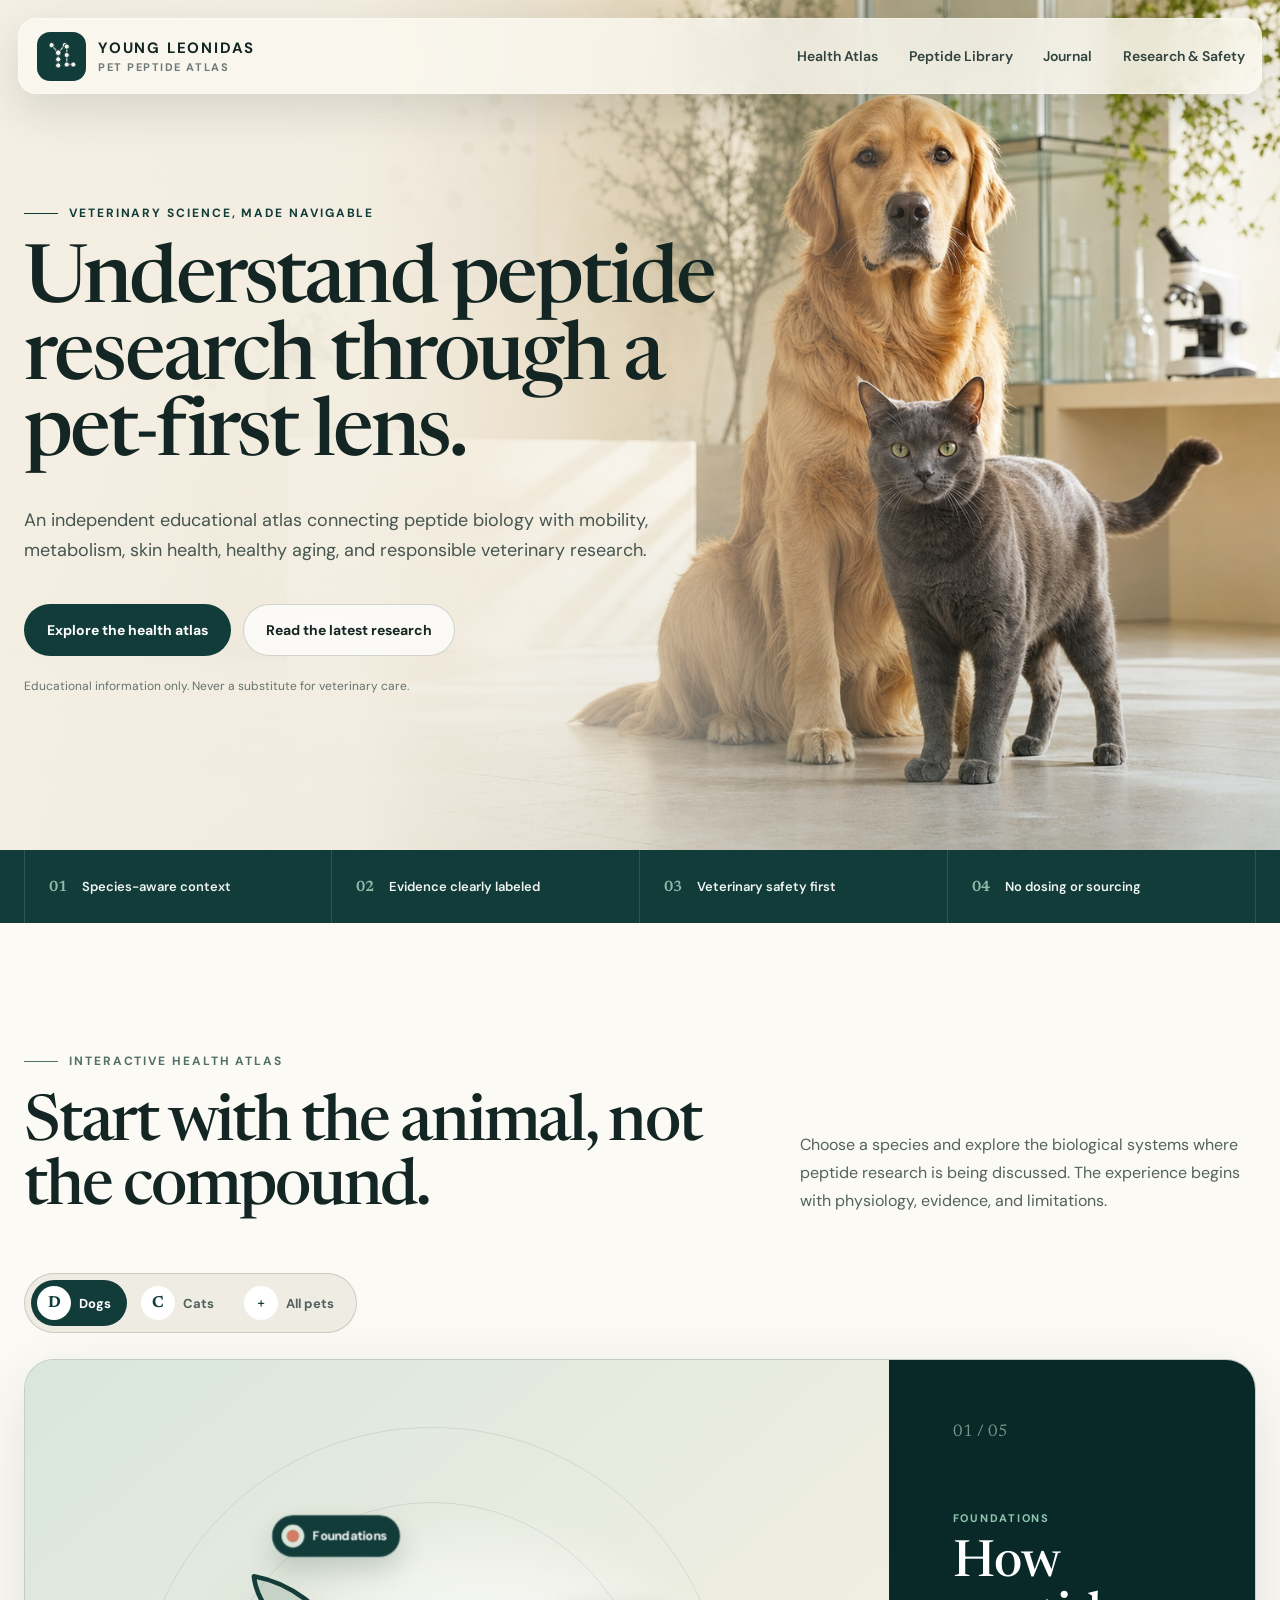
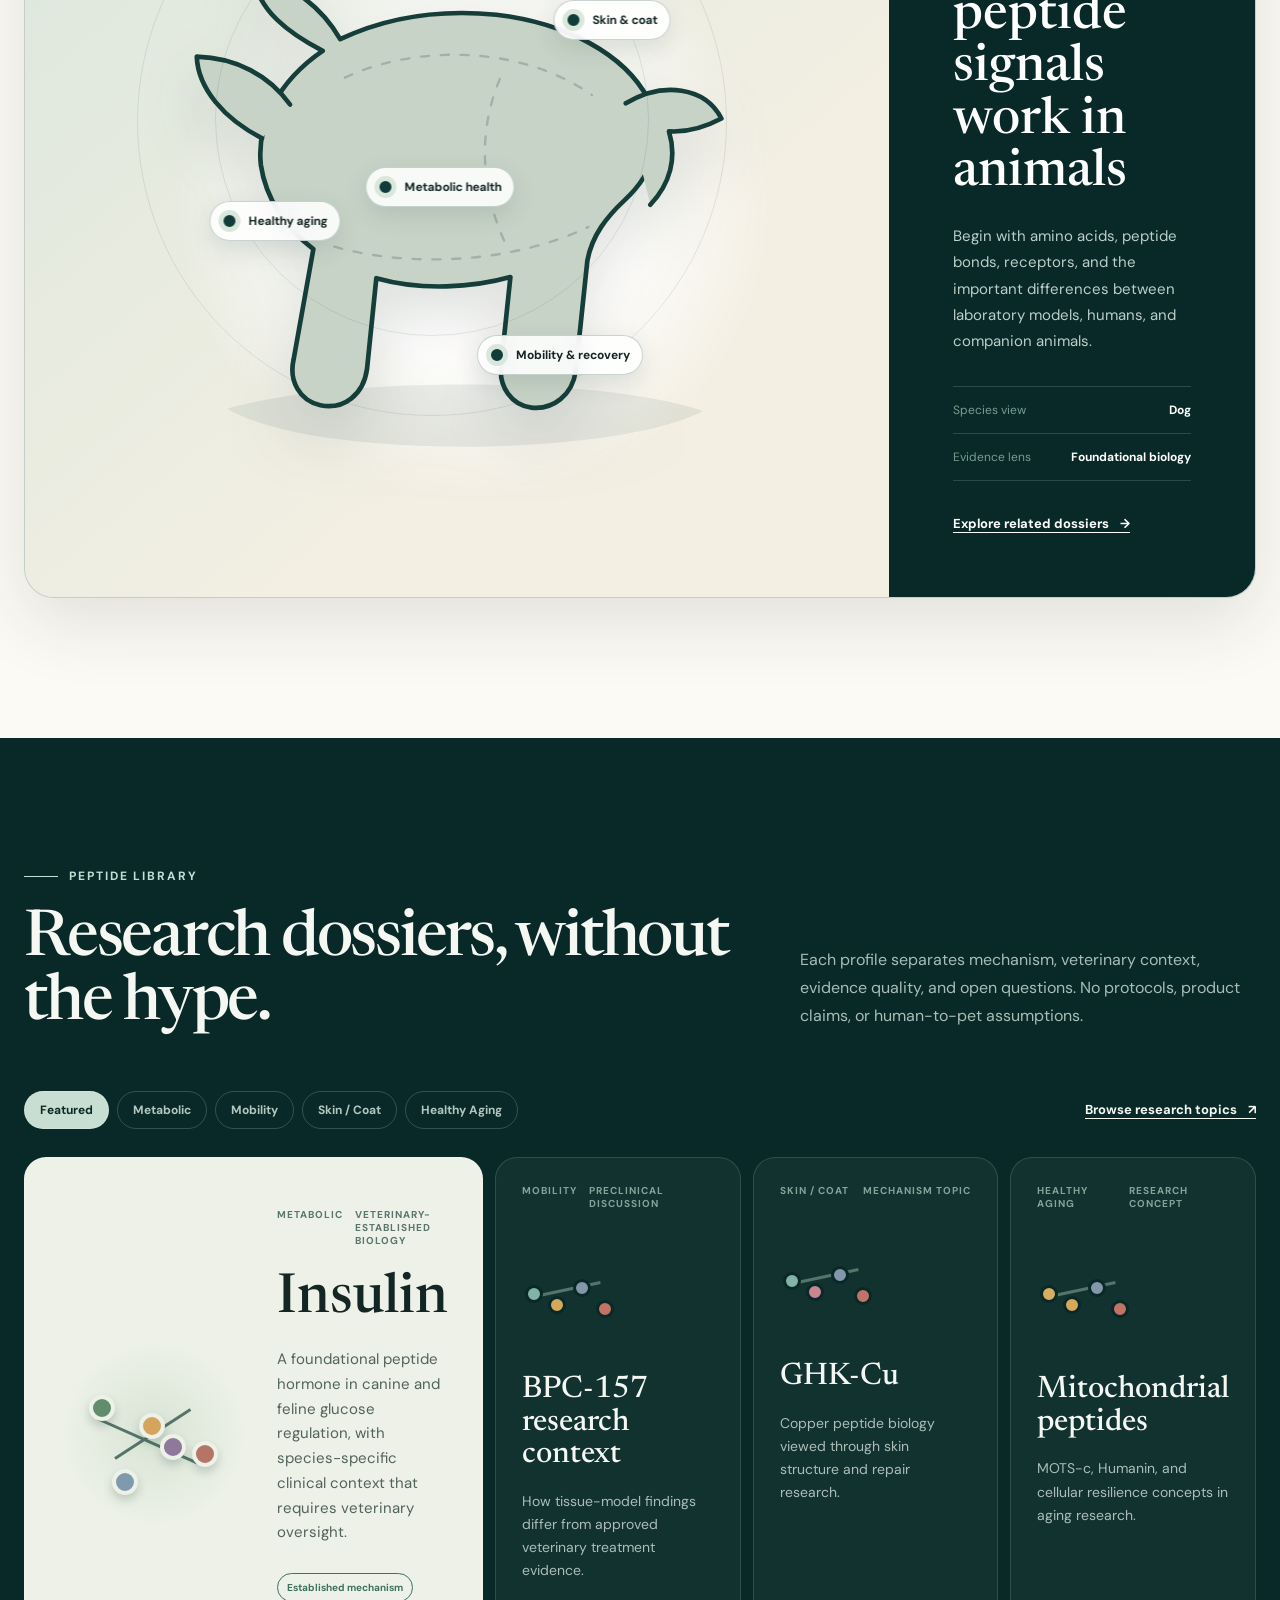
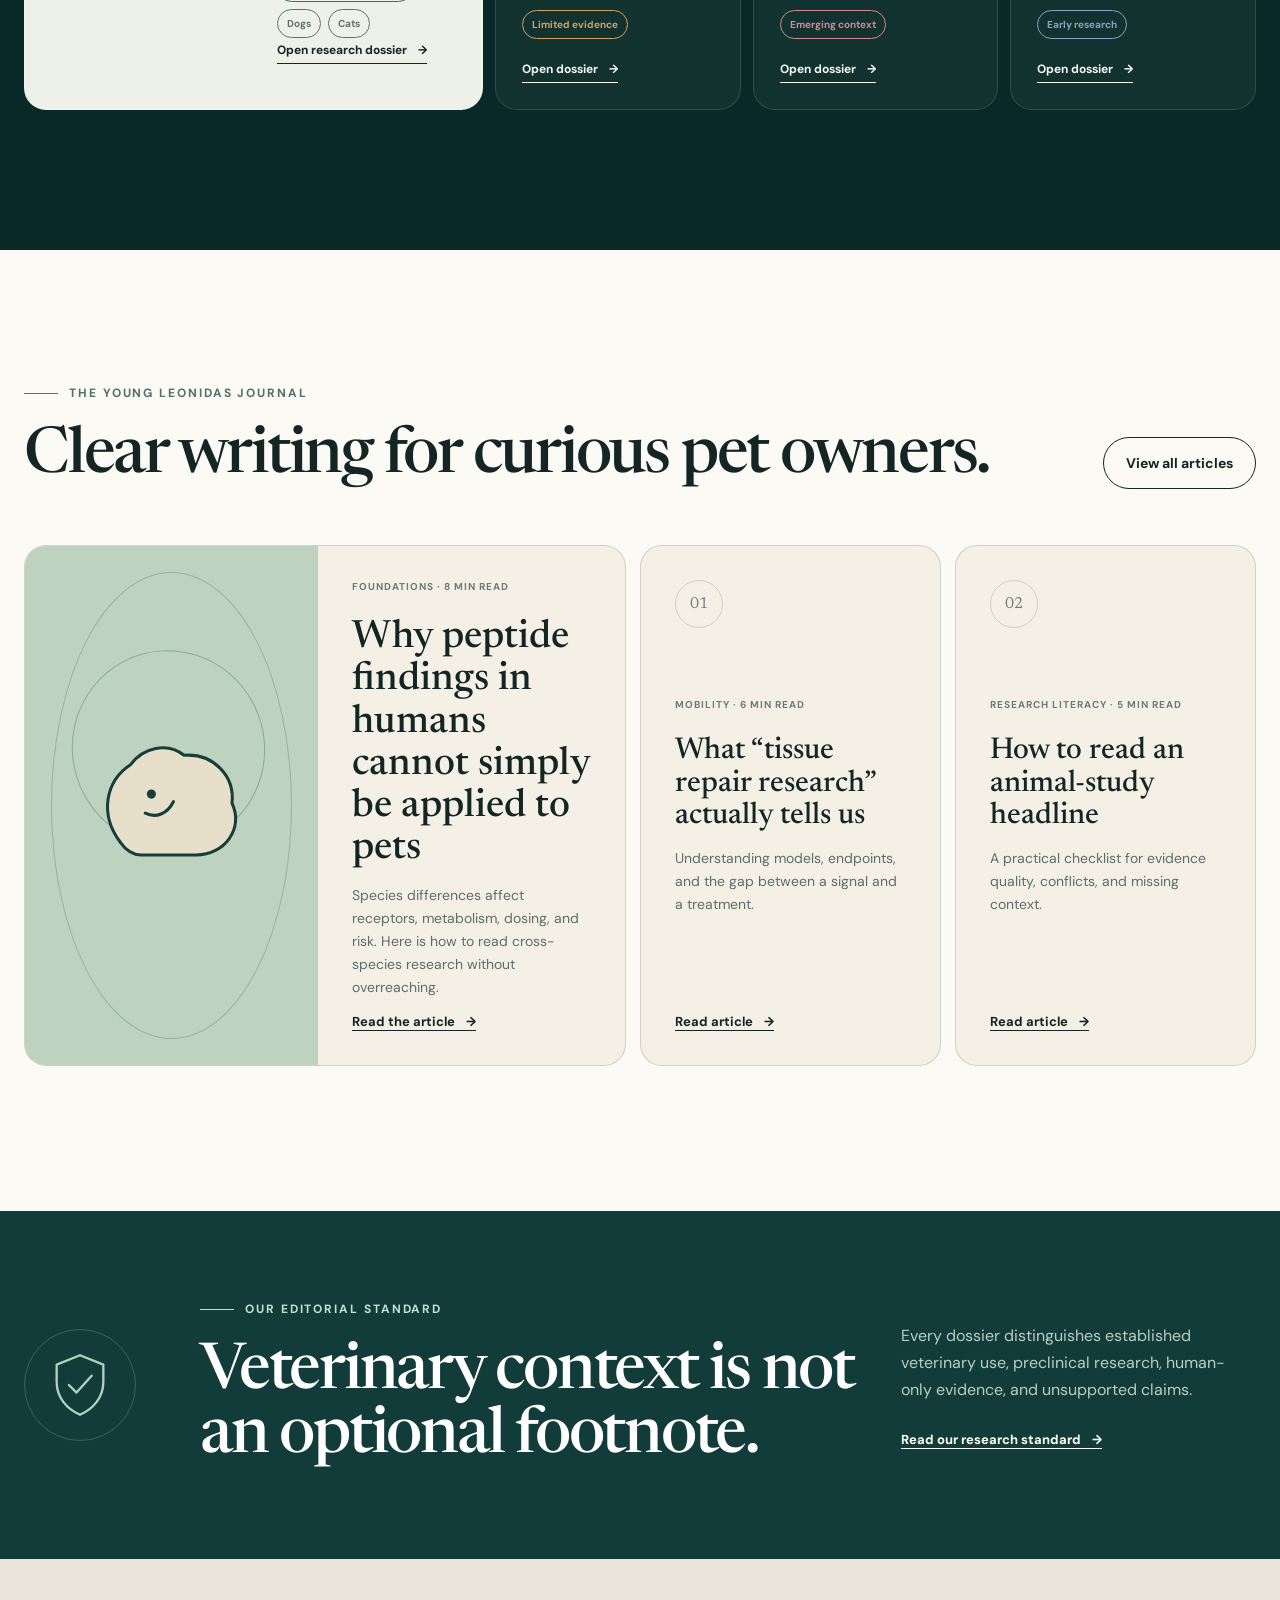
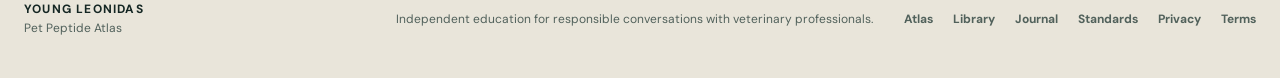
==== index.html @ 6f569eb8 "Launch pet peptide atlas and research journal" ====
<!DOCTYPE html>
<html lang="en">
  <head>
    <meta charset="UTF-8" />
    <meta name="viewport" content="width=device-width, initial-scale=1.0" />
    <title>Pet Peptide Atlas &amp; Veterinary Research Journal | Young Leonidas</title>
    <meta
      name="description"
      content="Explore peptide biology, veterinary research context, and evidence-aware educational articles for dogs and cats."
    />
    <meta name="theme-color" content="#123c3a" />
    <link rel="canonical" href="https://youngleonidas.com/" />
    <meta property="og:title" content="Young Leonidas Pet Peptide Atlas" />
    <meta property="og:description" content="Evidence-aware peptide education for dog and cat owners." />
    <meta property="og:type" content="website" />
    <meta property="og:url" content="https://youngleonidas.com/" />
    <meta property="og:image" content="https://youngleonidas.com/assets/pet-atlas-hero-v1.png" />
    <meta name="twitter:card" content="summary_large_image" />
    <link rel="icon" type="image/svg+xml" href="./favicon.svg" />
    <link rel="preconnect" href="https://fonts.googleapis.com" />
    <link rel="preconnect" href="https://fonts.gstatic.com" crossorigin />
    <link
      href="https://fonts.googleapis.com/css2?family=DM+Sans:wght@400;500;600;700&family=Newsreader:opsz,wght@6..72,400;6..72,500;6..72,600&display=swap"
      rel="stylesheet"
    />
    <link rel="stylesheet" href="./site.css" />
    <script type="application/ld+json">
      {
        "@context": "https://schema.org",
        "@type": "WebSite",
        "name": "Young Leonidas Pet Peptide Atlas",
        "url": "https://youngleonidas.com/",
        "description": "Evidence-aware peptide education for dog and cat owners.",
        "publisher": {
          "@type": "Organization",
          "name": "Young Leonidas"
        }
      }
    </script>
    <script src="./site.js" defer></script>
  </head>
  <body>
    <header class="pet-header">
      <a class="pet-brand" href="#top" aria-label="Young Leonidas home">
        <span class="pet-brand-mark" aria-hidden="true">
          <svg viewBox="0 0 72 72" focusable="false">
            <path d="M14 13L28 29L42 13M28 29V56M46 16V54H60" />
            <circle cx="14" cy="13" r="5.5" />
            <circle cx="28" cy="29" r="6" />
            <circle cx="42" cy="13" r="5.5" />
            <circle cx="28" cy="43" r="5.5" />
            <circle cx="28" cy="56" r="5.5" />
            <circle cx="46" cy="16" r="5.5" />
            <circle cx="46" cy="34" r="5.5" />
            <circle cx="46" cy="54" r="5.5" />
            <circle cx="60" cy="54" r="5.5" />
          </svg>
        </span>
        <span>
          <strong>Young Leonidas</strong>
          <small>Pet Peptide Atlas</small>
        </span>
      </a>

      <button class="menu-button" type="button" aria-expanded="false" aria-controls="pet-navigation">
        Menu
      </button>
      <nav class="pet-nav" id="pet-navigation" aria-label="Primary navigation">
        <a href="#atlas">Health Atlas</a>
        <a href="#library">Peptide Library</a>
        <a href="./blog.html">Journal</a>
        <a href="#standards">Research &amp; Safety</a>
      </nav>
    </header>

    <main id="top">
      <section class="hero" aria-labelledby="hero-title">
        <img
          class="hero-image"
          src="./assets/pet-atlas-hero-v1.png"
          alt="A golden retriever and gray cat in a warm modern veterinary research studio"
        />
        <div class="hero-shade" aria-hidden="true"></div>
        <div class="hero-copy">
          <p class="kicker"><span></span> Veterinary science, made navigable</p>
          <h1 id="hero-title">Understand peptide research through a pet-first lens.</h1>
          <p class="hero-lede">
            An independent educational atlas connecting peptide biology with mobility, metabolism,
            skin health, healthy aging, and responsible veterinary research.
          </p>
          <div class="hero-actions">
            <a class="button button-dark" href="#atlas">Explore the health atlas</a>
            <a class="button button-light" href="./blog.html">Read the latest research</a>
          </div>
          <p class="hero-note">Educational information only. Never a substitute for veterinary care.</p>
        </div>
      </section>

      <section class="trust-row" aria-label="Editorial principles">
        <p><span>01</span> Species-aware context</p>
        <p><span>02</span> Evidence clearly labeled</p>
        <p><span>03</span> Veterinary safety first</p>
        <p><span>04</span> No dosing or sourcing</p>
      </section>

      <section class="atlas-section section-wrap" id="atlas" aria-labelledby="atlas-title">
        <div class="section-intro">
          <div>
            <p class="kicker kicker-dark"><span></span> Interactive health atlas</p>
            <h2 id="atlas-title">Start with the animal, not the compound.</h2>
          </div>
          <p>
            Choose a species and explore the biological systems where peptide research is being
            discussed. The experience begins with physiology, evidence, and limitations.
          </p>
        </div>

        <div class="species-switcher" role="group" aria-label="Choose a pet species">
          <button class="species-button is-active" type="button" data-species="dog" aria-pressed="true">
            <span class="species-icon" aria-hidden="true">D</span>
            Dogs
          </button>
          <button class="species-button" type="button" data-species="cat" aria-pressed="false">
            <span class="species-icon" aria-hidden="true">C</span>
            Cats
          </button>
          <button class="species-button" type="button" data-species="all" aria-pressed="false">
            <span class="species-icon" aria-hidden="true">+</span>
            All pets
          </button>
        </div>

        <div class="atlas-board">
          <div class="animal-stage" aria-label="Interactive pet health areas">
            <div class="animal-art" aria-hidden="true">
              <svg viewBox="0 0 600 500" role="img">
                <path class="animal-shadow" d="M103 426C199 398 425 398 511 428C438 467 179 471 103 426Z" />
                <g class="dog-silhouette">
                  <path d="M185 119C156 104 129 84 126 55C159 61 185 83 200 109C238 91 283 83 334 88C394 95 444 122 464 160C480 190 470 223 444 247C429 261 416 277 412 299L402 394C399 414 383 427 364 425C347 423 336 407 338 389L346 313C314 322 270 325 231 314L223 392C220 414 203 427 183 423C165 419 156 402 160 384L177 289C153 271 136 245 132 217C128 182 147 145 185 119Z" />
                  <path d="M445 164C477 145 513 150 527 177C512 185 498 189 482 188C489 211 483 233 466 251" />
                  <path d="M133 194C100 177 78 151 77 124C111 125 139 140 157 165" />
                </g>
                <g class="body-lines">
                  <path d="M204 142C261 115 352 112 416 157" />
                  <path d="M195 287C263 306 351 300 413 270" />
                  <path d="M337 143C318 188 320 239 343 287" />
                </g>
              </svg>
            </div>

            <button class="atlas-pin is-active" type="button" data-area="foundations" style="--x: 36%; --y: 21%;">
              <span class="pin-dot"></span><span class="pin-label">Foundations</span>
            </button>
            <button class="atlas-pin" type="button" data-area="metabolic" style="--x: 48%; --y: 51%;">
              <span class="pin-dot"></span><span class="pin-label">Metabolic health</span>
            </button>
            <button class="atlas-pin" type="button" data-area="mobility" style="--x: 62%; --y: 71%;">
              <span class="pin-dot"></span><span class="pin-label">Mobility &amp; recovery</span>
            </button>
            <button class="atlas-pin" type="button" data-area="skin" style="--x: 68%; --y: 31%;">
              <span class="pin-dot"></span><span class="pin-label">Skin &amp; coat</span>
            </button>
            <button class="atlas-pin" type="button" data-area="aging" style="--x: 29%; --y: 55%;">
              <span class="pin-dot"></span><span class="pin-label">Healthy aging</span>
            </button>
          </div>

          <aside class="atlas-detail" aria-live="polite">
            <p class="detail-number" id="detail-number">01 / 05</p>
            <p class="detail-category" id="detail-category">Foundations</p>
            <h3 id="detail-title">How peptide signals work in animals</h3>
            <p id="detail-description">
              Begin with amino acids, peptide bonds, receptors, and the important differences
              between laboratory models, humans, and companion animals.
            </p>
            <dl class="detail-facts">
              <div><dt>Species view</dt><dd id="detail-species">Dog</dd></div>
              <div><dt>Evidence lens</dt><dd id="detail-evidence">Foundational biology</dd></div>
            </dl>
            <a class="text-link" href="#library">Explore related dossiers <span>→</span></a>
          </aside>
        </div>
      </section>

      <section class="library-section" id="library" aria-labelledby="library-title">
        <div class="section-wrap">
          <div class="section-intro library-intro">
            <div>
              <p class="kicker kicker-light"><span></span> Peptide library</p>
              <h2 id="library-title">Research dossiers, without the hype.</h2>
            </div>
            <p>
              Each profile separates mechanism, veterinary context, evidence quality, and open
              questions. No protocols, product claims, or human-to-pet assumptions.
            </p>
          </div>

          <div class="library-tools">
            <div class="filter-pills" role="group" aria-label="Filter dossiers">
              <button class="filter-pill is-active" type="button" data-filter="all">Featured</button>
              <button class="filter-pill" type="button" data-filter="metabolic">Metabolic</button>
              <button class="filter-pill" type="button" data-filter="mobility">Mobility</button>
              <button class="filter-pill" type="button" data-filter="skin">Skin / Coat</button>
              <button class="filter-pill" type="button" data-filter="aging">Healthy Aging</button>
            </div>
            <a class="library-all" href="./blog.html">Browse research topics <span>↗</span></a>
          </div>

          <div class="dossier-grid">
            <article class="dossier-card dossier-feature" data-category="metabolic">
              <div class="molecule-visual molecule-green" aria-hidden="true">
                <span></span><span></span><span></span><span></span><span></span>
              </div>
              <div class="dossier-card-copy">
                <div class="card-meta"><span>Metabolic</span><span>Veterinary-established biology</span></div>
                <h3>Insulin</h3>
                <p>
                  A foundational peptide hormone in canine and feline glucose regulation, with
                  species-specific clinical context that requires veterinary oversight.
                </p>
                <div class="evidence-row">
                  <span class="evidence evidence-strong">Established mechanism</span>
                  <span class="species-tag">Dogs</span>
                  <span class="species-tag">Cats</span>
                </div>
                <a class="dossier-link" href="./articles/insulin-dogs-cats.html">Open research dossier <span>→</span></a>
              </div>
            </article>

            <article class="dossier-card" data-category="mobility">
              <div class="card-meta"><span>Mobility</span><span>Preclinical discussion</span></div>
              <div class="molecule-mini" aria-hidden="true"><i></i><i></i><i></i><i></i></div>
              <h3>BPC-157 research context</h3>
              <p>How tissue-model findings differ from approved veterinary treatment evidence.</p>
              <div class="evidence-row"><span class="evidence evidence-limited">Limited evidence</span></div>
              <a class="dossier-link" href="./articles/tissue-repair-research.html">Open dossier <span>→</span></a>
            </article>

            <article class="dossier-card" data-category="skin">
              <div class="card-meta"><span>Skin / Coat</span><span>Mechanism topic</span></div>
              <div class="molecule-mini molecule-rose" aria-hidden="true"><i></i><i></i><i></i><i></i></div>
              <h3>GHK-Cu</h3>
              <p>Copper peptide biology viewed through skin structure and repair research.</p>
              <div class="evidence-row"><span class="evidence evidence-emerging">Emerging context</span></div>
              <a class="dossier-link" href="./blog.html">Open dossier <span>→</span></a>
            </article>

            <article class="dossier-card" data-category="aging">
              <div class="card-meta"><span>Healthy Aging</span><span>Research concept</span></div>
              <div class="molecule-mini molecule-gold" aria-hidden="true"><i></i><i></i><i></i><i></i></div>
              <h3>Mitochondrial peptides</h3>
              <p>MOTS-c, Humanin, and cellular resilience concepts in aging research.</p>
              <div class="evidence-row"><span class="evidence evidence-early">Early research</span></div>
              <a class="dossier-link" href="./blog.html">Open dossier <span>→</span></a>
            </article>
          </div>
        </div>
      </section>

      <section class="journal section-wrap" id="journal" aria-labelledby="journal-title">
        <div class="journal-heading">
          <div>
            <p class="kicker kicker-dark"><span></span> The Young Leonidas Journal</p>
            <h2 id="journal-title">Clear writing for curious pet owners.</h2>
          </div>
          <a class="button button-outline" href="./blog.html">View all articles</a>
        </div>

        <div class="journal-grid">
          <article class="article-card article-featured">
            <div class="article-art article-art-dog" aria-hidden="true">
              <span class="article-orbit"></span>
              <svg viewBox="0 0 300 230"><path d="M83 163C56 127 63 83 97 61C113 39 145 31 167 49C205 46 234 76 230 112C246 145 220 180 183 180H111C99 180 90 173 83 163Z" /><circle cx="124" cy="100" r="6" /><path d="M153 110C145 126 130 132 116 125" /></svg>
            </div>
            <div class="article-copy">
              <p class="article-meta">Foundations · 8 min read</p>
              <h3>Why peptide findings in humans cannot simply be applied to pets</h3>
              <p>
                Species differences affect receptors, metabolism, dosing, and risk. Here is how to
                read cross-species research without overreaching.
              </p>
              <a href="./articles/translating-peptide-research-to-pets.html">Read the article <span>→</span></a>
            </div>
          </article>

          <article class="article-card article-small">
            <div class="article-number">01</div>
            <p class="article-meta">Mobility · 6 min read</p>
            <h3>What “tissue repair research” actually tells us</h3>
            <p>Understanding models, endpoints, and the gap between a signal and a treatment.</p>
            <a href="./articles/tissue-repair-research.html">Read article <span>→</span></a>
          </article>

          <article class="article-card article-small">
            <div class="article-number">02</div>
            <p class="article-meta">Research literacy · 5 min read</p>
            <h3>How to read an animal-study headline</h3>
            <p>A practical checklist for evidence quality, conflicts, and missing context.</p>
            <a href="./articles/how-to-read-animal-study.html">Read article <span>→</span></a>
          </article>
        </div>
      </section>

      <section class="standards" id="standards" aria-labelledby="standards-title">
        <div class="standards-inner section-wrap">
          <div class="standards-mark" aria-hidden="true">
            <svg viewBox="0 0 120 120"><path d="M60 9L100 25V55C100 81 83 101 60 111C37 101 20 81 20 55V25L60 9Z" /><path d="M41 60L54 73L80 44" /></svg>
          </div>
          <div>
            <p class="kicker kicker-light"><span></span> Our editorial standard</p>
            <h2 id="standards-title">Veterinary context is not an optional footnote.</h2>
          </div>
          <div class="standards-copy">
            <p>
              Every dossier distinguishes established veterinary use, preclinical research,
              human-only evidence, and unsupported claims.
            </p>
            <a href="./articles/how-to-read-animal-study.html">Read our research standard <span>→</span></a>
          </div>
        </div>
      </section>
    </main>

    <footer class="pet-footer">
      <div class="footer-brand">
        <strong>Young Leonidas</strong>
        <span>Pet Peptide Atlas</span>
      </div>
      <p>Independent education for responsible conversations with veterinary professionals.</p>
      <nav aria-label="Footer navigation">
        <a href="#atlas">Atlas</a>
        <a href="#library">Library</a>
        <a href="./blog.html">Journal</a>
        <a href="#standards">Standards</a>
        <a href="./privacy.html">Privacy</a>
        <a href="./terms.html">Terms</a>
      </nav>
    </footer>

  </body>
</html>
---- site.css ----
:root {
  --ink: #142623;
  --ink-soft: #53625e;
  --forest: #123c3a;
  --forest-deep: #082927;
  --sage: #8fae94;
  --sage-light: #dce8dd;
  --cream: #f6f3ea;
  --paper: #fcfaf4;
  --line: rgba(20, 38, 35, 0.16);
  --coral: #d27d64;
  --gold: #d8ac60;
  --shadow: 0 24px 70px rgba(24, 45, 40, 0.12);
}

* {
  box-sizing: border-box;
}

html {
  scroll-behavior: smooth;
}

body {
  margin: 0;
  color: var(--ink);
  background: var(--paper);
  font-family: "DM Sans", sans-serif;
  -webkit-font-smoothing: antialiased;
}

button,
a {
  font: inherit;
}

a {
  color: inherit;
  text-decoration: none;
}

button {
  color: inherit;
}

.pet-header {
  position: fixed;
  z-index: 100;
  top: 18px;
  left: 50%;
  display: flex;
  width: min(1380px, calc(100% - 36px));
  min-height: 76px;
  align-items: center;
  justify-content: space-between;
  padding: 12px 16px 12px 18px;
  transform: translateX(-50%);
  border: 1px solid rgba(255, 255, 255, 0.36);
  border-radius: 18px;
  background: rgba(250, 248, 240, 0.83);
  box-shadow: 0 16px 44px rgba(20, 37, 34, 0.13);
  backdrop-filter: blur(18px);
}

.pet-brand {
  display: flex;
  align-items: center;
  gap: 12px;
}

.pet-brand-mark {
  display: grid;
  width: 49px;
  height: 49px;
  place-items: center;
  border-radius: 13px;
  background: var(--forest);
}

.pet-brand-mark svg {
  width: 34px;
  height: 34px;
  overflow: visible;
}

.pet-brand-mark path {
  fill: none;
  stroke: rgba(255, 255, 255, 0.65);
  stroke-linecap: round;
  stroke-linejoin: round;
  stroke-width: 3;
}

.pet-brand-mark circle {
  fill: var(--cream);
  stroke: var(--forest);
  stroke-width: 2;
}

.pet-brand strong,
.pet-brand small {
  display: block;
}

.pet-brand strong {
  font-size: 15px;
  letter-spacing: 0.12em;
  text-transform: uppercase;
}

.pet-brand small {
  margin-top: 2px;
  color: #6c7975;
  font-size: 11px;
  font-weight: 700;
  letter-spacing: 0.14em;
  text-transform: uppercase;
}

.pet-nav {
  display: flex;
  align-items: center;
  gap: clamp(16px, 2.4vw, 34px);
}

.pet-nav a {
  position: relative;
  padding: 10px 0;
  color: #30433f;
  font-size: 14px;
  font-weight: 600;
}

.pet-nav a::after {
  position: absolute;
  right: 0;
  bottom: 3px;
  left: 0;
  height: 1px;
  background: var(--forest);
  content: "";
  transform: scaleX(0);
  transition: transform 180ms ease;
}

.pet-nav a:hover::after,
.pet-nav a:focus-visible::after {
  transform: scaleX(1);
}

.menu-button {
  display: none;
  border: 0;
  background: transparent;
  font-weight: 700;
}

.hero {
  position: relative;
  min-height: 850px;
  overflow: hidden;
  background: #e9e0ce;
}

.hero-image,
.hero-shade {
  position: absolute;
  inset: 0;
  width: 100%;
  height: 100%;
}

.hero-image {
  object-fit: cover;
  object-position: center center;
}

.hero-shade {
  background:
    linear-gradient(90deg, rgba(245, 240, 228, 0.98) 0%, rgba(245, 240, 228, 0.94) 28%, rgba(245, 240, 228, 0.45) 54%, transparent 76%),
    linear-gradient(0deg, rgba(15, 48, 44, 0.18), transparent 42%);
}

.hero-copy {
  position: relative;
  z-index: 2;
  width: min(1380px, calc(100% - 48px));
  margin: 0 auto;
  padding-top: 205px;
}

.hero-copy > * {
  max-width: 650px;
}

.kicker {
  display: flex;
  align-items: center;
  gap: 11px;
  margin: 0 0 24px;
  color: var(--forest);
  font-size: 12px;
  font-weight: 700;
  letter-spacing: 0.16em;
  text-transform: uppercase;
}

.kicker span {
  width: 34px;
  height: 1px;
  background: currentColor;
}

.kicker-light {
  color: #bfe0d4;
}

.kicker-dark {
  color: #52706a;
}

.hero h1,
.section-intro h2,
.journal-heading h2,
.standards h2 {
  font-family: "Newsreader", serif;
  font-weight: 500;
  letter-spacing: -0.035em;
}

.hero h1 {
  max-width: 720px;
  margin: 0;
  font-size: clamp(58px, 6.3vw, 96px);
  line-height: 0.95;
}

.hero-lede {
  margin: 30px 0 0;
  color: #455650;
  font-size: 18px;
  line-height: 1.7;
}

.hero-actions {
  display: flex;
  flex-wrap: wrap;
  gap: 12px;
  margin-top: 38px;
}

.button {
  display: inline-flex;
  min-height: 52px;
  align-items: center;
  justify-content: center;
  padding: 0 22px;
  border: 1px solid transparent;
  border-radius: 999px;
  font-size: 14px;
  font-weight: 700;
  transition: transform 180ms ease, background-color 180ms ease;
}

.button:hover,
.button:focus-visible {
  transform: translateY(-2px);
}

.button-dark {
  color: white;
  background: var(--forest);
}

.button-light {
  border-color: rgba(20, 38, 35, 0.18);
  background: rgba(255, 255, 255, 0.72);
  backdrop-filter: blur(8px);
}

.button-outline {
  border-color: var(--ink);
  background: transparent;
}

.hero-note {
  margin-top: 22px;
  color: #65736f;
  font-size: 12px;
}

.trust-row {
  display: grid;
  grid-template-columns: repeat(4, 1fr);
  padding: 0 max(24px, calc((100% - 1380px) / 2));
  color: #eef4ef;
  background: var(--forest);
}

.trust-row p {
  margin: 0;
  padding: 28px 24px;
  border-right: 1px solid rgba(255, 255, 255, 0.12);
  font-size: 13px;
  font-weight: 600;
}

.trust-row p:first-child {
  border-left: 1px solid rgba(255, 255, 255, 0.12);
}

.trust-row span {
  margin-right: 12px;
  color: #8fb8a8;
  font-family: "Newsreader", serif;
  font-size: 15px;
}

.section-wrap {
  width: min(1380px, calc(100% - 48px));
  margin-inline: auto;
}

.atlas-section {
  padding-top: 130px;
  padding-bottom: 140px;
}

.section-intro {
  display: grid;
  grid-template-columns: minmax(0, 1.1fr) minmax(320px, 0.7fr);
  gap: 60px;
  align-items: end;
}

.section-intro h2,
.journal-heading h2,
.standards h2 {
  margin: 0;
  font-size: clamp(44px, 5vw, 72px);
  line-height: 1;
}

.section-intro > p,
.library-intro > p {
  margin: 0 0 6px;
  color: var(--ink-soft);
  font-size: 16px;
  line-height: 1.75;
}

.species-switcher {
  display: flex;
  width: fit-content;
  gap: 8px;
  margin: 52px 0 26px;
  padding: 6px;
  border: 1px solid var(--line);
  border-radius: 999px;
  background: #eeece3;
}

.species-button {
  display: flex;
  min-height: 46px;
  align-items: center;
  gap: 8px;
  padding: 5px 16px 5px 6px;
  border: 0;
  border-radius: 999px;
  color: #53625e;
  background: transparent;
  cursor: pointer;
  font-size: 13px;
  font-weight: 700;
}

.species-button.is-active {
  color: white;
  background: var(--forest);
}

.species-icon {
  display: grid;
  width: 34px;
  height: 34px;
  place-items: center;
  border-radius: 50%;
  color: var(--forest);
  background: white;
  font-family: "Newsreader", serif;
  font-size: 16px;
}

.atlas-board {
  display: grid;
  grid-template-columns: minmax(0, 1.65fr) minmax(350px, 0.7fr);
  min-height: 650px;
  overflow: hidden;
  border: 1px solid var(--line);
  border-radius: 30px;
  background: #e6eee6;
  box-shadow: var(--shadow);
}

.animal-stage {
  position: relative;
  min-height: 650px;
  overflow: hidden;
  background:
    radial-gradient(circle at 52% 53%, rgba(255, 255, 255, 0.9) 0 25%, transparent 47%),
    linear-gradient(140deg, #d9e6dc, #f3efe3 68%);
}

.animal-stage::before,
.animal-stage::after {
  position: absolute;
  border: 1px solid rgba(18, 60, 58, 0.1);
  border-radius: 50%;
  content: "";
}

.animal-stage::before {
  top: 8%;
  left: 13%;
  width: 68%;
  aspect-ratio: 1;
}

.animal-stage::after {
  top: 17%;
  left: 22%;
  width: 50%;
  aspect-ratio: 1;
}

.animal-art {
  position: absolute;
  inset: 9% 5% 3%;
  display: grid;
  place-items: center;
}

.animal-art svg {
  width: 90%;
  height: 90%;
  filter: drop-shadow(0 25px 30px rgba(32, 56, 50, 0.14));
}

.animal-shadow {
  fill: rgba(17, 55, 51, 0.08);
}

.dog-silhouette {
  fill: #c7d3c6;
  stroke: #153d39;
  stroke-linecap: round;
  stroke-linejoin: round;
  stroke-width: 4;
}

.body-lines {
  fill: none;
  stroke: rgba(21, 61, 57, 0.22);
  stroke-dasharray: 7 10;
  stroke-linecap: round;
  stroke-width: 2;
}

.atlas-pin {
  position: absolute;
  z-index: 3;
  top: var(--y);
  left: var(--x);
  display: flex;
  align-items: center;
  gap: 8px;
  padding: 8px 12px 8px 8px;
  transform: translate(-50%, -50%);
  border: 1px solid rgba(18, 60, 58, 0.22);
  border-radius: 999px;
  background: rgba(255, 255, 255, 0.88);
  box-shadow: 0 8px 24px rgba(23, 54, 49, 0.12);
  cursor: pointer;
  backdrop-filter: blur(10px);
  transition: transform 170ms ease, box-shadow 170ms ease;
}

.atlas-pin:hover,
.atlas-pin:focus-visible,
.atlas-pin.is-active {
  transform: translate(-50%, -50%) scale(1.04);
  box-shadow: 0 12px 28px rgba(23, 54, 49, 0.2);
}

.atlas-pin.is-active {
  color: white;
  border-color: var(--forest);
  background: var(--forest);
}

.pin-dot {
  width: 22px;
  height: 22px;
  flex: 0 0 auto;
  border: 5px solid #d9e7dc;
  border-radius: 50%;
  background: var(--forest);
}

.atlas-pin.is-active .pin-dot {
  background: var(--coral);
}

.pin-label {
  white-space: nowrap;
  font-size: 12px;
  font-weight: 700;
}

.atlas-detail {
  display: flex;
  flex-direction: column;
  justify-content: center;
  padding: clamp(38px, 5vw, 70px);
  color: white;
  background: var(--forest-deep);
}

.detail-number {
  margin: 0 0 70px;
  color: #729a8c;
  font-family: "Newsreader", serif;
  font-size: 17px;
}

.detail-category {
  margin: 0 0 13px;
  color: #91c6b3;
  font-size: 11px;
  font-weight: 700;
  letter-spacing: 0.16em;
  text-transform: uppercase;
}

.atlas-detail h3 {
  margin: 0;
  font-family: "Newsreader", serif;
  font-size: clamp(36px, 4vw, 54px);
  font-weight: 500;
  line-height: 1.02;
}

.atlas-detail > p:not(.detail-number):not(.detail-category) {
  margin: 24px 0 0;
  color: #bdcec8;
  font-size: 15px;
  line-height: 1.75;
}

.detail-facts {
  display: grid;
  gap: 0;
  margin: 32px 0 34px;
  border-top: 1px solid rgba(255, 255, 255, 0.15);
}

.detail-facts div {
  display: flex;
  justify-content: space-between;
  gap: 18px;
  padding: 15px 0;
  border-bottom: 1px solid rgba(255, 255, 255, 0.15);
}

.detail-facts dt {
  color: #799c90;
  font-size: 12px;
}

.detail-facts dd {
  margin: 0;
  font-size: 12px;
  font-weight: 700;
  text-align: right;
}

.text-link,
.standards-copy a,
.article-card a,
.library-all {
  width: fit-content;
  border-bottom: 1px solid currentColor;
  font-size: 13px;
  font-weight: 700;
}

.text-link span,
.standards-copy a span,
.article-card a span,
.library-all span,
.dossier-link span {
  margin-left: 8px;
}

.library-section {
  padding: 130px 0 140px;
  color: #f5f7f3;
  background: var(--forest-deep);
}

.library-intro > p {
  color: #a9bdb6;
}

.library-tools {
  display: flex;
  align-items: center;
  justify-content: space-between;
  gap: 20px;
  margin: 55px 0 28px;
}

.filter-pills {
  display: flex;
  flex-wrap: wrap;
  gap: 8px;
}

.filter-pill {
  padding: 10px 15px;
  border: 1px solid rgba(255, 255, 255, 0.18);
  border-radius: 999px;
  color: #b4c6c0;
  background: transparent;
  cursor: pointer;
  font-size: 12px;
  font-weight: 700;
}

.filter-pill:hover,
.filter-pill:focus-visible,
.filter-pill.is-active {
  color: var(--forest-deep);
  background: #c8ded2;
}

.library-all {
  white-space: nowrap;
}

.dossier-grid {
  display: grid;
  grid-template-columns: 1.65fr repeat(3, 1fr);
  gap: 12px;
}

.dossier-card {
  display: flex;
  min-height: 420px;
  flex-direction: column;
  padding: 26px;
  border: 1px solid rgba(255, 255, 255, 0.13);
  border-radius: 22px;
  background: rgba(255, 255, 255, 0.045);
  transition: transform 180ms ease, border-color 180ms ease, background-color 180ms ease;
}

.dossier-card:hover {
  transform: translateY(-5px);
  border-color: rgba(162, 210, 191, 0.45);
  background: rgba(255, 255, 255, 0.075);
}

.dossier-card[hidden] {
  display: none;
}

.dossier-feature {
  min-height: 480px;
  flex-direction: row;
  align-items: center;
  gap: 28px;
  padding: 34px;
  background: #edf1e7;
  color: var(--ink);
}

.dossier-feature:hover {
  background: #f4f5ee;
}

.card-meta {
  display: flex;
  justify-content: space-between;
  gap: 12px;
  margin-bottom: 24px;
  color: #83a599;
  font-size: 10px;
  font-weight: 700;
  letter-spacing: 0.1em;
  text-transform: uppercase;
}

.dossier-feature .card-meta {
  color: #58766e;
}

.dossier-card h3 {
  margin: 0;
  font-family: "Newsreader", serif;
  font-size: 31px;
  font-weight: 500;
  line-height: 1.05;
}

.dossier-feature h3 {
  font-size: 55px;
}

.dossier-card p {
  margin: 18px 0 0;
  color: #acbdb7;
  font-size: 14px;
  line-height: 1.65;
}

.dossier-feature p {
  color: #52635d;
  font-size: 15px;
}

.molecule-visual {
  position: relative;
  width: 190px;
  height: 190px;
  flex: 0 0 190px;
  border-radius: 50%;
  background: radial-gradient(circle, rgba(118, 165, 129, 0.18), transparent 68%);
}

.molecule-visual::before,
.molecule-visual::after,
.molecule-mini::before {
  position: absolute;
  height: 3px;
  background: #55756a;
  content: "";
  transform-origin: left center;
}

.molecule-visual::before {
  top: 78px;
  left: 38px;
  width: 110px;
  transform: rotate(24deg);
}

.molecule-visual::after {
  top: 118px;
  left: 56px;
  width: 90px;
  transform: rotate(-33deg);
}

.molecule-visual span {
  position: absolute;
  z-index: 2;
  width: 26px;
  height: 26px;
  border: 4px solid #edf1e7;
  border-radius: 50%;
  background: #608e6c;
  box-shadow: 0 5px 10px rgba(23, 61, 52, 0.2);
}

.molecule-visual span:nth-child(1) { top: 56px; left: 30px; }
.molecule-visual span:nth-child(2) { top: 74px; left: 80px; background: #d5a45d; }
.molecule-visual span:nth-child(3) { top: 102px; left: 133px; background: #b57467; }
.molecule-visual span:nth-child(4) { top: 130px; left: 53px; background: #809aad; }
.molecule-visual span:nth-child(5) { top: 95px; left: 101px; background: #8e799a; }

.molecule-mini {
  position: relative;
  width: 92px;
  height: 74px;
  margin: 28px 0 38px;
}

.molecule-mini::before {
  top: 34px;
  left: 8px;
  width: 72px;
  transform: rotate(-12deg);
}

.molecule-mini i {
  position: absolute;
  z-index: 2;
  width: 18px;
  height: 18px;
  border: 3px solid var(--forest-deep);
  border-radius: 50%;
  background: #83b3a5;
}

.molecule-mini i:nth-child(1) { top: 23px; left: 3px; }
.molecule-mini i:nth-child(2) { top: 34px; left: 26px; background: #d7a859; }
.molecule-mini i:nth-child(3) { top: 17px; left: 51px; background: #8297aa; }
.molecule-mini i:nth-child(4) { top: 38px; left: 74px; background: #c27365; }
.molecule-rose i:nth-child(2) { background: #c98592; }
.molecule-gold i:nth-child(1) { background: #d8ad5f; }

.evidence-row {
  display: flex;
  flex-wrap: wrap;
  gap: 7px;
  margin-top: auto;
  padding-top: 28px;
}

.evidence,
.species-tag {
  padding: 7px 9px;
  border: 1px solid currentColor;
  border-radius: 999px;
  font-size: 10px;
  font-weight: 700;
}

.evidence-strong { color: #3b735c; }
.evidence-limited { color: #d3a25d; }
.evidence-emerging { color: #d38894; }
.evidence-early { color: #8c9fc4; }
.species-tag { color: #61726c; }

.dossier-link {
  width: fit-content;
  margin-top: 22px;
  padding: 0 0 5px;
  border: 0;
  border-bottom: 1px solid currentColor;
  color: inherit;
  background: transparent;
  cursor: pointer;
  font-size: 12px;
  font-weight: 700;
}

.journal {
  padding-top: 135px;
  padding-bottom: 145px;
}

.journal-heading {
  display: flex;
  align-items: end;
  justify-content: space-between;
  gap: 30px;
  margin-bottom: 56px;
}

.journal-grid {
  display: grid;
  grid-template-columns: 2fr 1fr 1fr;
  gap: 14px;
}

.article-card {
  min-height: 430px;
  border: 1px solid var(--line);
  border-radius: 22px;
  background: #f4f0e5;
}

.article-featured {
  display: grid;
  grid-template-columns: 1fr 1.05fr;
  overflow: hidden;
}

.article-art {
  position: relative;
  display: grid;
  min-height: 430px;
  place-items: center;
  overflow: hidden;
  background: #bed2c0;
}

.article-art::after {
  position: absolute;
  inset: 26px;
  border: 1px solid rgba(20, 58, 53, 0.22);
  border-radius: 50%;
  content: "";
}

.article-art svg {
  position: relative;
  z-index: 2;
  width: 78%;
}

.article-art svg path {
  fill: #e8dfca;
  stroke: #173f3a;
  stroke-linejoin: round;
  stroke-width: 4;
}

.article-art svg circle {
  fill: #173f3a;
}

.article-art svg path:last-child {
  fill: none;
  stroke-linecap: round;
}

.article-orbit {
  position: absolute;
  top: 20%;
  left: 16%;
  width: 66%;
  height: 38%;
  transform: rotate(-17deg);
  border: 1px solid rgba(20, 58, 53, 0.28);
  border-radius: 50%;
}

.article-copy,
.article-small {
  padding: 34px;
}

.article-copy {
  display: flex;
  flex-direction: column;
  justify-content: center;
}

.article-meta {
  margin: 0 0 24px;
  color: #6c7b76;
  font-size: 10px;
  font-weight: 700;
  letter-spacing: 0.1em;
  text-transform: uppercase;
}

.article-card h3 {
  margin: 0;
  font-family: "Newsreader", serif;
  font-size: 30px;
  font-weight: 500;
  line-height: 1.08;
}

.article-featured h3 {
  font-size: 39px;
}

.article-card p:not(.article-meta) {
  color: #5e6d68;
  font-size: 14px;
  line-height: 1.65;
}

.article-card a {
  margin-top: auto;
}

.article-small {
  display: flex;
  flex-direction: column;
}

.article-number {
  display: grid;
  width: 48px;
  height: 48px;
  margin-bottom: 70px;
  place-items: center;
  border: 1px solid var(--line);
  border-radius: 50%;
  color: #6e7f79;
  font-family: "Newsreader", serif;
}

.standards {
  padding: 90px 0;
  color: white;
  background: var(--forest);
}

.standards-inner {
  display: grid;
  grid-template-columns: 130px minmax(0, 1.2fr) minmax(320px, 0.65fr);
  gap: 46px;
  align-items: center;
}

.standards-mark {
  display: grid;
  width: 112px;
  height: 112px;
  place-items: center;
  border: 1px solid rgba(255, 255, 255, 0.18);
  border-radius: 50%;
}

.standards-mark svg {
  width: 70px;
  height: 70px;
  fill: none;
  stroke: #add2c2;
  stroke-linecap: round;
  stroke-linejoin: round;
  stroke-width: 4;
}

.standards-copy p {
  margin: 0 0 25px;
  color: #b8cec6;
  line-height: 1.7;
}

.pet-footer {
  display: grid;
  grid-template-columns: 1fr 1.4fr 1fr;
  gap: 30px;
  align-items: center;
  padding: 42px max(24px, calc((100% - 1380px) / 2));
  color: #51615b;
  background: #e9e5da;
  font-size: 12px;
}

.footer-brand strong,
.footer-brand span {
  display: block;
}

.footer-brand strong {
  color: var(--ink);
  letter-spacing: 0.1em;
  text-transform: uppercase;
}

.footer-brand span {
  margin-top: 3px;
}

.pet-footer p {
  margin: 0;
  text-align: center;
}

.pet-footer nav {
  display: flex;
  justify-content: flex-end;
  gap: 20px;
  font-weight: 700;
}

@media (max-width: 1120px) {
  .dossier-grid {
    grid-template-columns: repeat(3, 1fr);
  }

  .dossier-feature {
    grid-column: 1 / -1;
  }

  .atlas-board {
    grid-template-columns: 1.35fr 0.8fr;
  }

  .pet-nav {
    gap: 15px;
  }
}

@media (max-width: 860px) {
  .pet-header {
    min-height: 66px;
  }

  .menu-button {
    display: block;
    padding: 10px;
  }

  .pet-nav {
    position: absolute;
    top: calc(100% + 8px);
    right: 0;
    display: none;
    width: min(320px, calc(100vw - 36px));
    flex-direction: column;
    align-items: stretch;
    gap: 0;
    padding: 14px;
    border: 1px solid var(--line);
    border-radius: 16px;
    background: rgba(250, 248, 240, 0.97);
    box-shadow: var(--shadow);
  }

  .pet-nav.is-open {
    display: flex;
  }

  .pet-nav a {
    padding: 13px;
  }

  .hero {
    min-height: 780px;
  }

  .hero-image {
    object-position: 66% center;
  }

  .hero-shade {
    background: linear-gradient(90deg, rgba(245, 240, 228, 0.97), rgba(245, 240, 228, 0.72) 62%, rgba(245, 240, 228, 0.18));
  }

  .trust-row {
    grid-template-columns: repeat(2, 1fr);
  }

  .section-intro,
  .atlas-board,
  .standards-inner {
    grid-template-columns: 1fr;
  }

  .atlas-detail {
    min-height: 480px;
  }

  .detail-number {
    margin-bottom: 35px;
  }

  .journal-grid {
    grid-template-columns: 1fr 1fr;
  }

  .article-featured {
    grid-column: 1 / -1;
  }

  .pet-footer {
    grid-template-columns: 1fr;
    text-align: center;
  }

  .pet-footer nav {
    justify-content: center;
  }
}

@media (max-width: 620px) {
  .pet-header {
    top: 10px;
    width: calc(100% - 20px);
  }

  .pet-brand strong {
    font-size: 12px;
  }

  .pet-brand small {
    font-size: 9px;
  }

  .hero {
    min-height: 760px;
  }

  .hero-image {
    object-position: 69% center;
  }

  .hero-shade {
    background:
      linear-gradient(0deg, rgba(245, 240, 228, 0.98) 0%, rgba(245, 240, 228, 0.93) 55%, rgba(245, 240, 228, 0.15) 95%),
      linear-gradient(90deg, rgba(245, 240, 228, 0.88), transparent);
  }

  .hero-copy {
    display: flex;
    min-height: 760px;
    flex-direction: column;
    justify-content: flex-end;
    width: calc(100% - 34px);
    padding: 0 0 50px;
  }

  .hero h1 {
    font-size: 48px;
  }

  .hero-lede {
    font-size: 15px;
  }

  .hero-actions {
    display: grid;
  }

  .trust-row {
    grid-template-columns: 1fr;
  }

  .trust-row p,
  .trust-row p:first-child {
    padding: 18px 22px;
    border-right: 0;
    border-bottom: 1px solid rgba(255, 255, 255, 0.12);
    border-left: 0;
  }

  .section-wrap {
    width: calc(100% - 28px);
  }

  .atlas-section,
  .journal,
  .library-section {
    padding-top: 90px;
    padding-bottom: 90px;
  }

  .section-intro,
  .journal-heading {
    display: grid;
    gap: 26px;
  }

  .section-intro h2,
  .journal-heading h2,
  .standards h2 {
    font-size: 43px;
  }

  .species-switcher {
    width: 100%;
    overflow-x: auto;
  }

  .species-button {
    flex: 0 0 auto;
  }

  .animal-stage {
    min-height: 500px;
  }

  .animal-art {
    inset: 15% 0 2%;
  }

  .atlas-pin {
    padding-right: 8px;
  }

  .pin-label {
    display: none;
  }

  .library-tools {
    display: grid;
  }

  .library-all {
    margin-top: 8px;
  }

  .dossier-grid,
  .journal-grid,
  .article-featured {
    grid-template-columns: 1fr;
  }

  .dossier-feature {
    display: block;
  }

  .molecule-visual {
    width: 150px;
    height: 150px;
    margin: 0 auto 20px;
    transform: scale(0.82);
  }

  .dossier-feature h3 {
    font-size: 44px;
  }

  .article-art {
    min-height: 310px;
  }

  .standards-inner {
    gap: 30px;
  }

  .standards-mark {
    width: 88px;
    height: 88px;
  }

  .pet-footer nav {
    flex-wrap: wrap;
  }
}

@media (prefers-reduced-motion: reduce) {
  html {
    scroll-behavior: auto;
  }

  *,
  *::before,
  *::after {
    transition-duration: 0.01ms !important;
  }
}

/* Journal and article pages */
.inner-page {
  background:
    radial-gradient(circle at 86% 8%, rgba(143, 174, 148, 0.18), transparent 26rem),
    var(--paper);
}

.inner-page .pet-header {
  position: absolute;
}

.page-hero {
  padding: 185px 0 88px;
  border-bottom: 1px solid var(--line);
}

.page-hero-grid {
  display: grid;
  grid-template-columns: minmax(0, 1.2fr) minmax(320px, 0.65fr);
  gap: 70px;
  align-items: end;
}

.page-hero h1,
.article-hero h1 {
  margin: 0;
  font-family: "Newsreader", serif;
  font-size: clamp(58px, 7vw, 104px);
  font-weight: 500;
  letter-spacing: -0.045em;
  line-height: 0.92;
}

.page-hero-copy {
  margin: 0 0 8px;
  color: var(--ink-soft);
  font-size: 17px;
  line-height: 1.75;
}

.blog-index {
  padding: 74px 0 130px;
}

.blog-controls {
  display: flex;
  align-items: center;
  justify-content: space-between;
  gap: 24px;
  margin-bottom: 34px;
}

.blog-controls .filter-pills {
  flex: 1;
}

.blog-controls .filter-pill {
  color: #546660;
  border-color: var(--line);
}

.blog-controls .filter-pill:hover,
.blog-controls .filter-pill:focus-visible,
.blog-controls .filter-pill.is-active {
  color: white;
  background: var(--forest);
}

.blog-count {
  margin: 0;
  color: #7a8883;
  font-size: 12px;
}

.blog-feature {
  display: grid;
  grid-template-columns: minmax(0, 1.2fr) minmax(360px, 0.8fr);
  min-height: 510px;
  overflow: hidden;
  border: 1px solid var(--line);
  border-radius: 28px;
  background: #e5ecdf;
  box-shadow: var(--shadow);
}

.blog-feature[hidden],
.journal-index-card[hidden] {
  display: none;
}

.blog-feature-art {
  position: relative;
  min-height: 510px;
  overflow: hidden;
  background:
    radial-gradient(circle at 50% 48%, rgba(255, 255, 255, 0.85), transparent 31%),
    linear-gradient(145deg, #b9cebb, #e9e4d5);
}

.blog-feature-art::before,
.blog-feature-art::after {
  position: absolute;
  border: 1px solid rgba(18, 60, 58, 0.18);
  border-radius: 50%;
  content: "";
}

.blog-feature-art::before {
  top: 9%;
  left: 14%;
  width: 68%;
  aspect-ratio: 1;
}

.blog-feature-art::after {
  top: 21%;
  left: 26%;
  width: 43%;
  aspect-ratio: 1;
}

.feature-animal {
  position: absolute;
  z-index: 2;
  right: 8%;
  bottom: -7%;
  width: 84%;
  filter: drop-shadow(0 20px 25px rgba(26, 54, 48, 0.15));
}

.feature-animal path {
  fill: #f0e8d7;
  stroke: var(--forest);
  stroke-linecap: round;
  stroke-linejoin: round;
  stroke-width: 4;
}

.feature-animal .feature-detail {
  fill: none;
}

.feature-animal circle {
  fill: var(--forest);
}

.blog-feature-copy {
  display: flex;
  flex-direction: column;
  justify-content: center;
  padding: clamp(40px, 6vw, 76px);
  color: white;
  background: var(--forest);
}

.blog-label,
.article-label {
  margin: 0 0 20px;
  color: #a8cabb;
  font-size: 11px;
  font-weight: 700;
  letter-spacing: 0.14em;
  text-transform: uppercase;
}

.blog-feature h2,
.journal-index-card h2 {
  margin: 0;
  font-family: "Newsreader", serif;
  font-size: clamp(38px, 4vw, 57px);
  font-weight: 500;
  letter-spacing: -0.03em;
  line-height: 1.02;
}

.blog-feature-copy > p:not(.blog-label) {
  margin: 24px 0 32px;
  color: #bfd0ca;
  line-height: 1.75;
}

.blog-feature-copy a {
  width: fit-content;
  padding-bottom: 5px;
  border-bottom: 1px solid currentColor;
  font-size: 13px;
  font-weight: 700;
}

.blog-grid {
  display: grid;
  grid-template-columns: repeat(3, 1fr);
  gap: 14px;
  margin-top: 14px;
}

.journal-index-card {
  display: flex;
  min-height: 420px;
  flex-direction: column;
  padding: 34px;
  border: 1px solid var(--line);
  border-radius: 22px;
  background: #f3efe4;
  transition: transform 180ms ease, background-color 180ms ease;
}

.journal-index-card:hover {
  transform: translateY(-4px);
  background: #f8f5ed;
}

.journal-index-card:nth-child(2) {
  background: #dfe9e0;
}

.journal-index-card:nth-child(3) {
  background: #eee5dd;
}

.journal-index-card h2 {
  font-size: 35px;
}

.journal-index-card > p:not(.blog-label) {
  color: var(--ink-soft);
  line-height: 1.65;
}

.journal-index-card a {
  width: fit-content;
  margin-top: auto;
  padding-bottom: 5px;
  border-bottom: 1px solid currentColor;
  font-size: 13px;
  font-weight: 700;
}

.journal-index-number {
  display: grid;
  width: 52px;
  height: 52px;
  margin-bottom: 66px;
  place-items: center;
  border: 1px solid var(--line);
  border-radius: 50%;
  color: #6e7f79;
  font-family: "Newsreader", serif;
  font-size: 17px;
}

.article-hero {
  padding: 190px 0 80px;
  border-bottom: 1px solid var(--line);
}

.article-hero-inner {
  width: min(1050px, calc(100% - 48px));
  margin: 0 auto;
}

.article-hero h1 {
  max-width: 980px;
  font-size: clamp(53px, 7.2vw, 94px);
}

.article-dek {
  max-width: 780px;
  margin: 30px 0 0;
  color: var(--ink-soft);
  font-size: 20px;
  line-height: 1.6;
}

.article-byline {
  display: flex;
  flex-wrap: wrap;
  gap: 16px 32px;
  margin-top: 35px;
  color: #687872;
  font-size: 12px;
}

.article-byline strong {
  color: var(--ink);
}

.article-layout {
  display: grid;
  grid-template-columns: minmax(0, 760px) 260px;
  gap: 80px;
  width: min(1100px, calc(100% - 48px));
  margin: 0 auto;
  padding: 80px 0 130px;
}

.article-content {
  font-family: "Newsreader", serif;
  font-size: 20px;
  line-height: 1.72;
}

.article-content > p:first-child::first-letter {
  float: left;
  margin: 8px 9px 0 0;
  color: var(--forest);
  font-size: 72px;
  line-height: 0.72;
}

.article-content h2 {
  margin: 66px 0 18px;
  font-size: 42px;
  font-weight: 500;
  letter-spacing: -0.025em;
  line-height: 1.06;
}

.article-content h3 {
  margin: 42px 0 12px;
  font-family: "DM Sans", sans-serif;
  font-size: 19px;
  line-height: 1.25;
}

.article-content a,
.reference-list a {
  color: #23685f;
  text-decoration: underline;
  text-decoration-thickness: 1px;
  text-underline-offset: 3px;
}

.article-content ul,
.article-content ol {
  padding-left: 1.25em;
}

.article-content li + li {
  margin-top: 10px;
}

.article-callout {
  margin: 42px 0;
  padding: 28px;
  border: 1px solid rgba(18, 60, 58, 0.24);
  border-radius: 18px;
  background: #e5eee5;
  font-family: "DM Sans", sans-serif;
  font-size: 15px;
  line-height: 1.65;
}

.article-callout strong {
  display: block;
  margin-bottom: 8px;
  color: var(--forest);
  font-size: 11px;
  letter-spacing: 0.12em;
  text-transform: uppercase;
}

.article-aside {
  align-self: start;
  position: sticky;
  top: 112px;
}

.aside-card {
  padding: 24px;
  border: 1px solid var(--line);
  border-radius: 18px;
  background: #f2eee3;
}

.aside-card + .aside-card {
  margin-top: 14px;
}

.aside-card span {
  display: block;
  margin-bottom: 10px;
  color: #658079;
  font-size: 10px;
  font-weight: 700;
  letter-spacing: 0.12em;
  text-transform: uppercase;
}

.aside-card strong {
  font-family: "Newsreader", serif;
  font-size: 24px;
  font-weight: 500;
  line-height: 1.1;
}

.aside-card p {
  margin: 12px 0 0;
  color: #687771;
  font-size: 12px;
  line-height: 1.6;
}

.reference-section {
  margin-top: 70px;
  padding-top: 35px;
  border-top: 1px solid var(--line);
  font-family: "DM Sans", sans-serif;
  font-size: 14px;
}

.reference-section h2 {
  margin-top: 0;
  font-family: "Newsreader", serif;
  font-size: 34px;
}

.reference-list {
  display: grid;
  gap: 14px;
  padding-left: 22px;
  color: #52635d;
  line-height: 1.55;
}

.article-next {
  display: flex;
  align-items: center;
  justify-content: space-between;
  gap: 25px;
  margin-top: 70px;
  padding: 28px 0 0;
  border-top: 1px solid var(--line);
  font-family: "DM Sans", sans-serif;
}

.article-next span {
  color: #75827e;
  font-size: 10px;
  font-weight: 700;
  letter-spacing: 0.12em;
  text-transform: uppercase;
}

.article-next a {
  font-family: "Newsreader", serif;
  font-size: 25px;
  text-align: right;
  text-decoration: none;
}

.legal-page-modern {
  padding: 180px 0 120px;
}

.legal-page-modern header {
  max-width: 830px;
  margin-bottom: 60px;
}

.legal-page-modern h1 {
  margin: 0;
  font-family: "Newsreader", serif;
  font-size: clamp(55px, 7vw, 88px);
  font-weight: 500;
  letter-spacing: -0.04em;
}

.legal-page-modern .legal-meta {
  color: #70807a;
}

.legal-grid-modern {
  display: grid;
  grid-template-columns: repeat(2, 1fr);
  gap: 14px;
}

.legal-grid-modern article {
  padding: 30px;
  border: 1px solid var(--line);
  border-radius: 18px;
  background: #f3efe4;
}

.legal-grid-modern h2 {
  margin: 0 0 14px;
  font-family: "Newsreader", serif;
  font-size: 30px;
  font-weight: 500;
}

.legal-grid-modern p,
.legal-grid-modern li {
  color: #5a6964;
  font-size: 14px;
  line-height: 1.7;
}

@media (max-width: 860px) {
  .page-hero-grid,
  .blog-feature,
  .article-layout {
    grid-template-columns: 1fr;
  }

  .blog-grid {
    grid-template-columns: repeat(2, 1fr);
  }

  .article-aside {
    position: static;
    display: grid;
    grid-template-columns: repeat(2, 1fr);
    gap: 14px;
  }

  .aside-card + .aside-card {
    margin-top: 0;
  }
}

@media (max-width: 620px) {
  .page-hero,
  .article-hero {
    padding-top: 145px;
  }

  .page-hero-grid {
    gap: 32px;
  }

  .page-hero h1,
  .article-hero h1 {
    font-size: 52px;
  }

  .blog-controls {
    display: grid;
  }

  .blog-grid,
  .article-aside,
  .legal-grid-modern {
    grid-template-columns: 1fr;
  }

  .blog-feature-art {
    min-height: 340px;
  }

  .journal-index-card {
    min-height: 360px;
  }

  .article-hero-inner,
  .article-layout {
    width: calc(100% - 28px);
  }

  .article-dek {
    font-size: 17px;
  }

  .article-content {
    font-size: 18px;
  }

  .article-content h2 {
    font-size: 35px;
  }

  .article-next {
    align-items: flex-start;
    flex-direction: column;
  }

  .article-next a {
    text-align: left;
  }
}
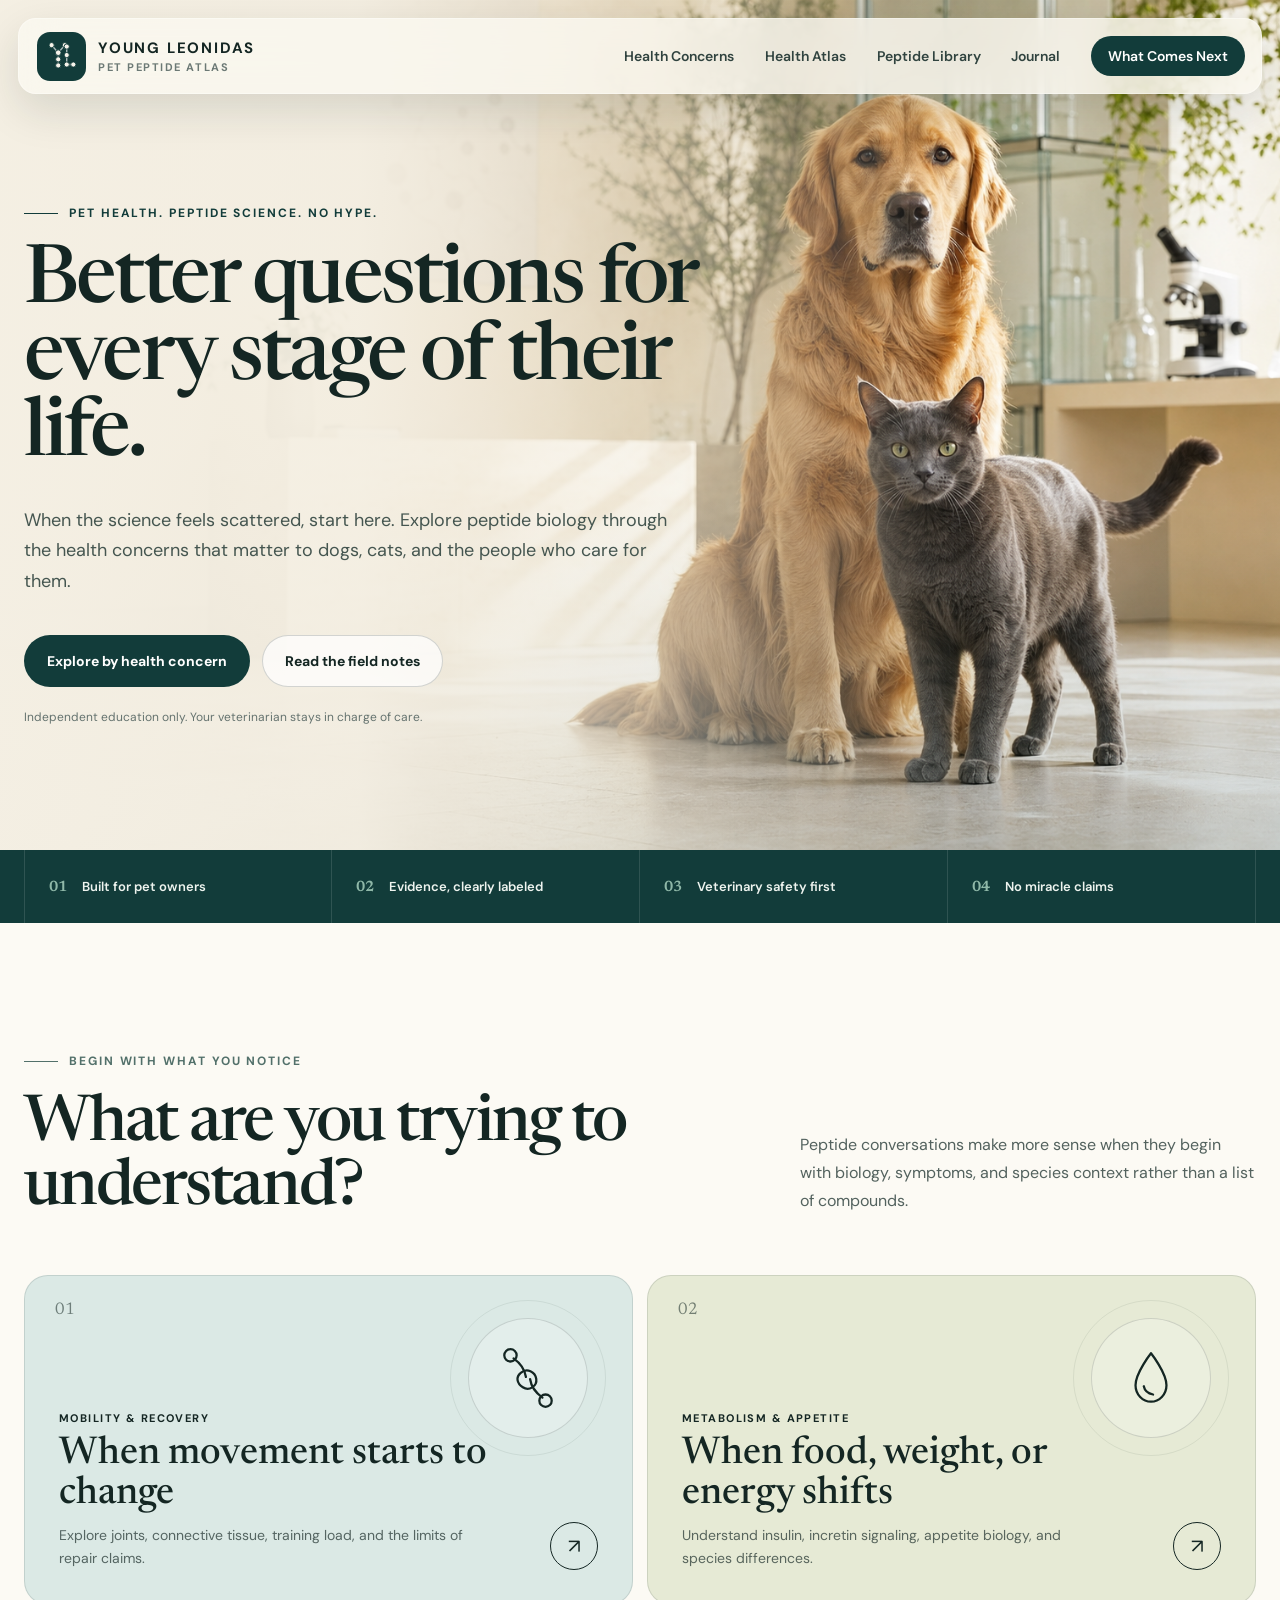
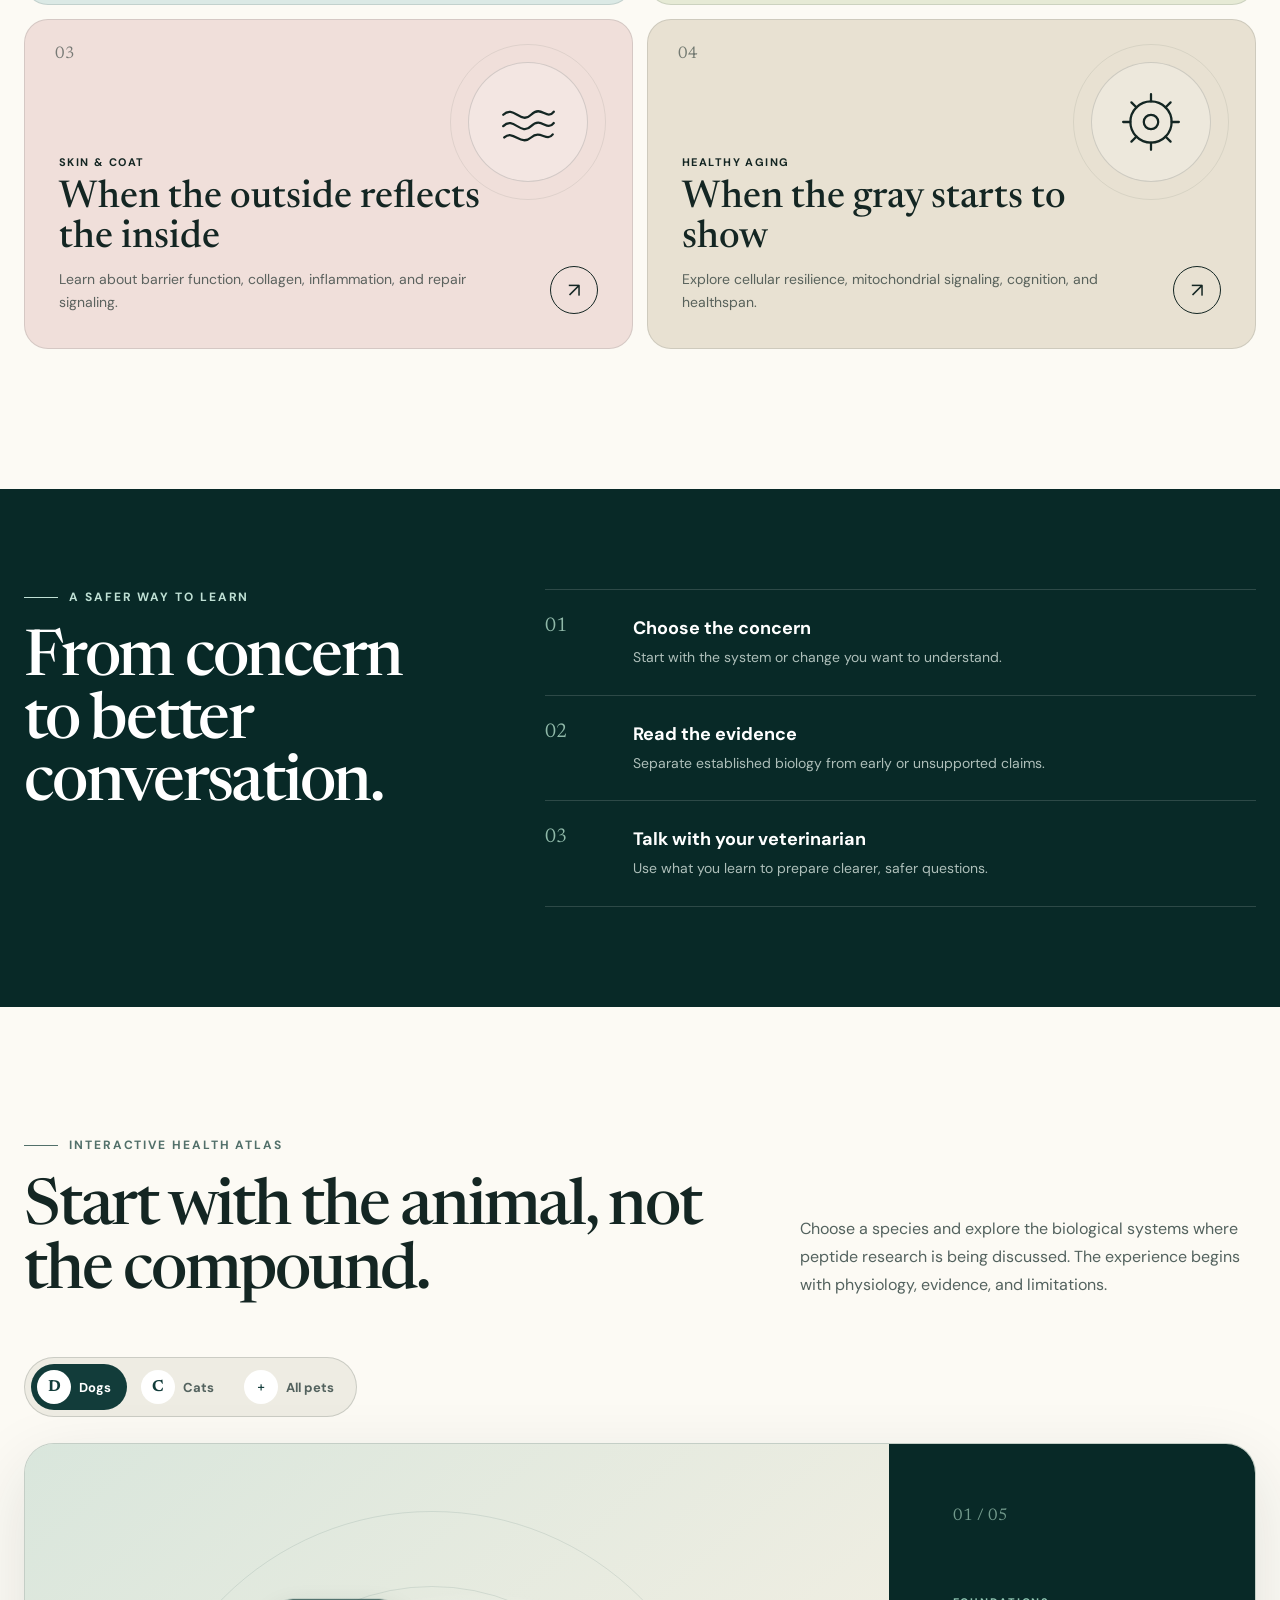
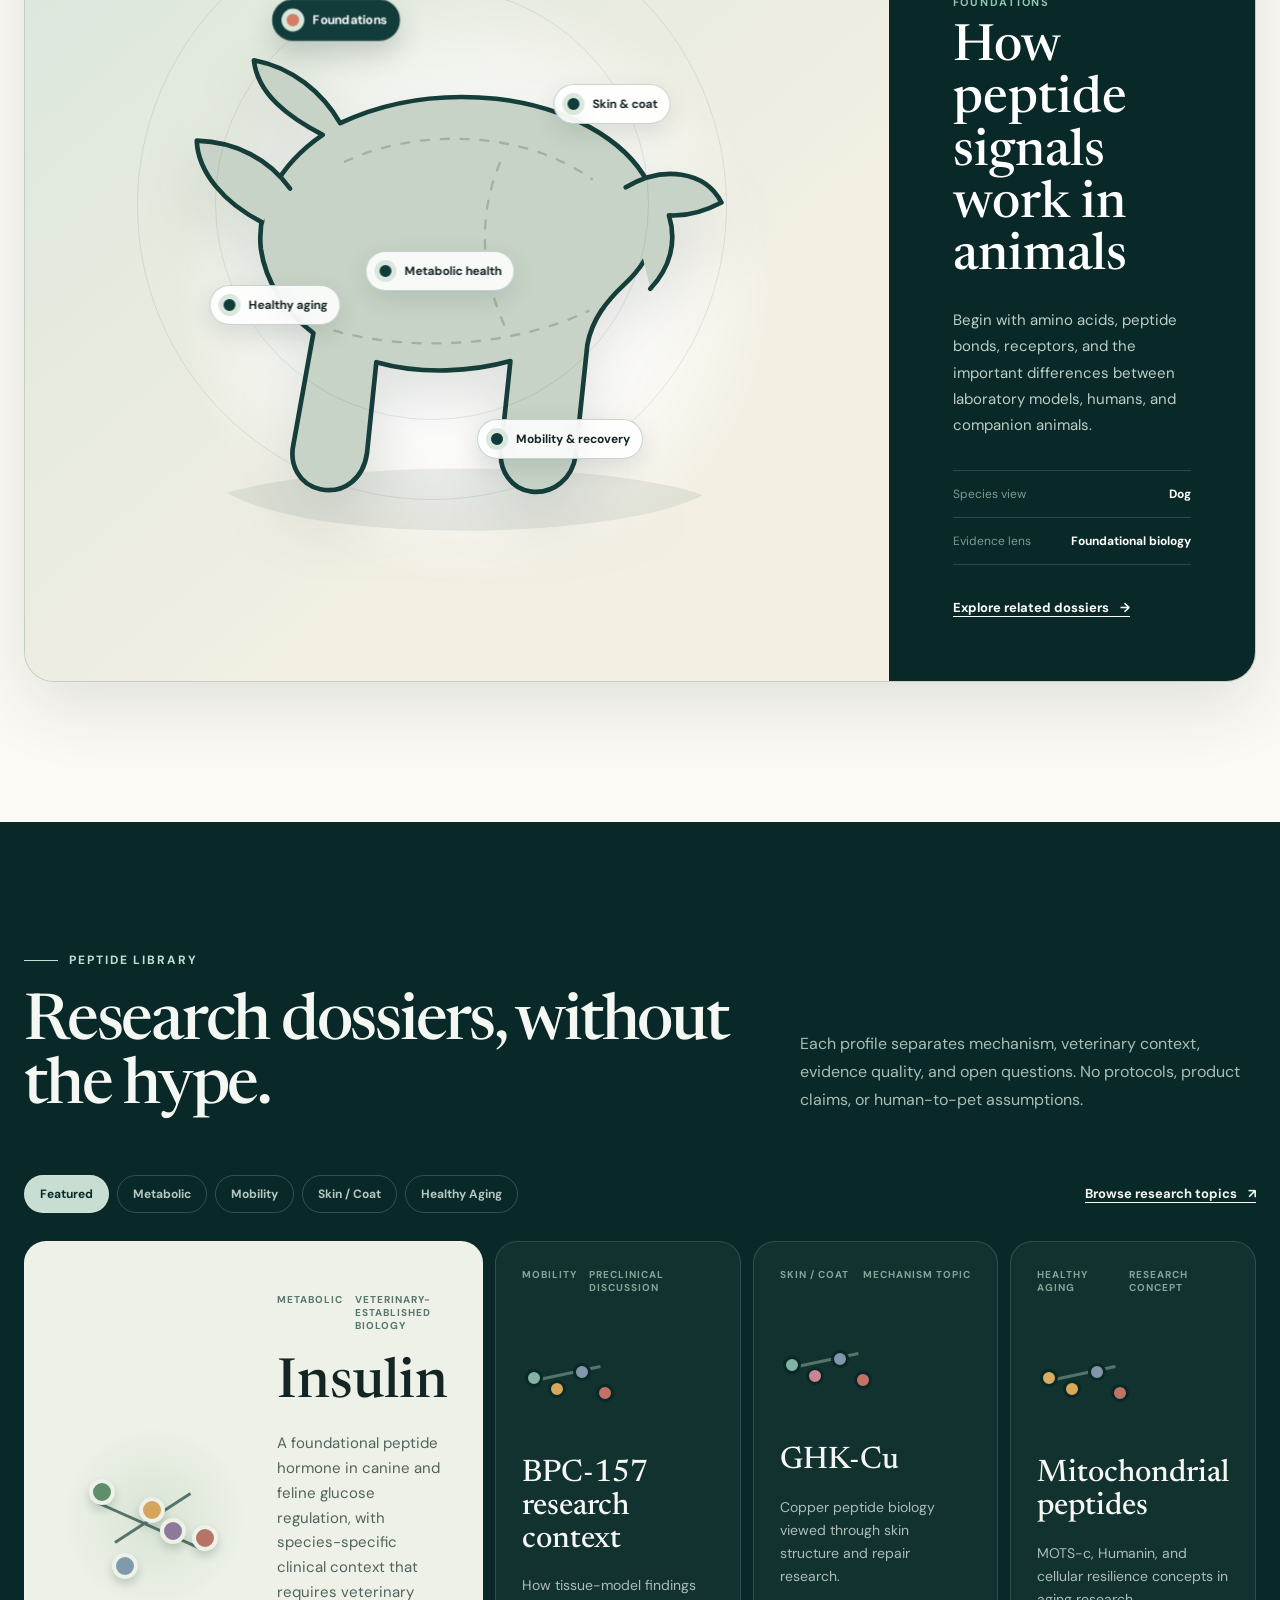
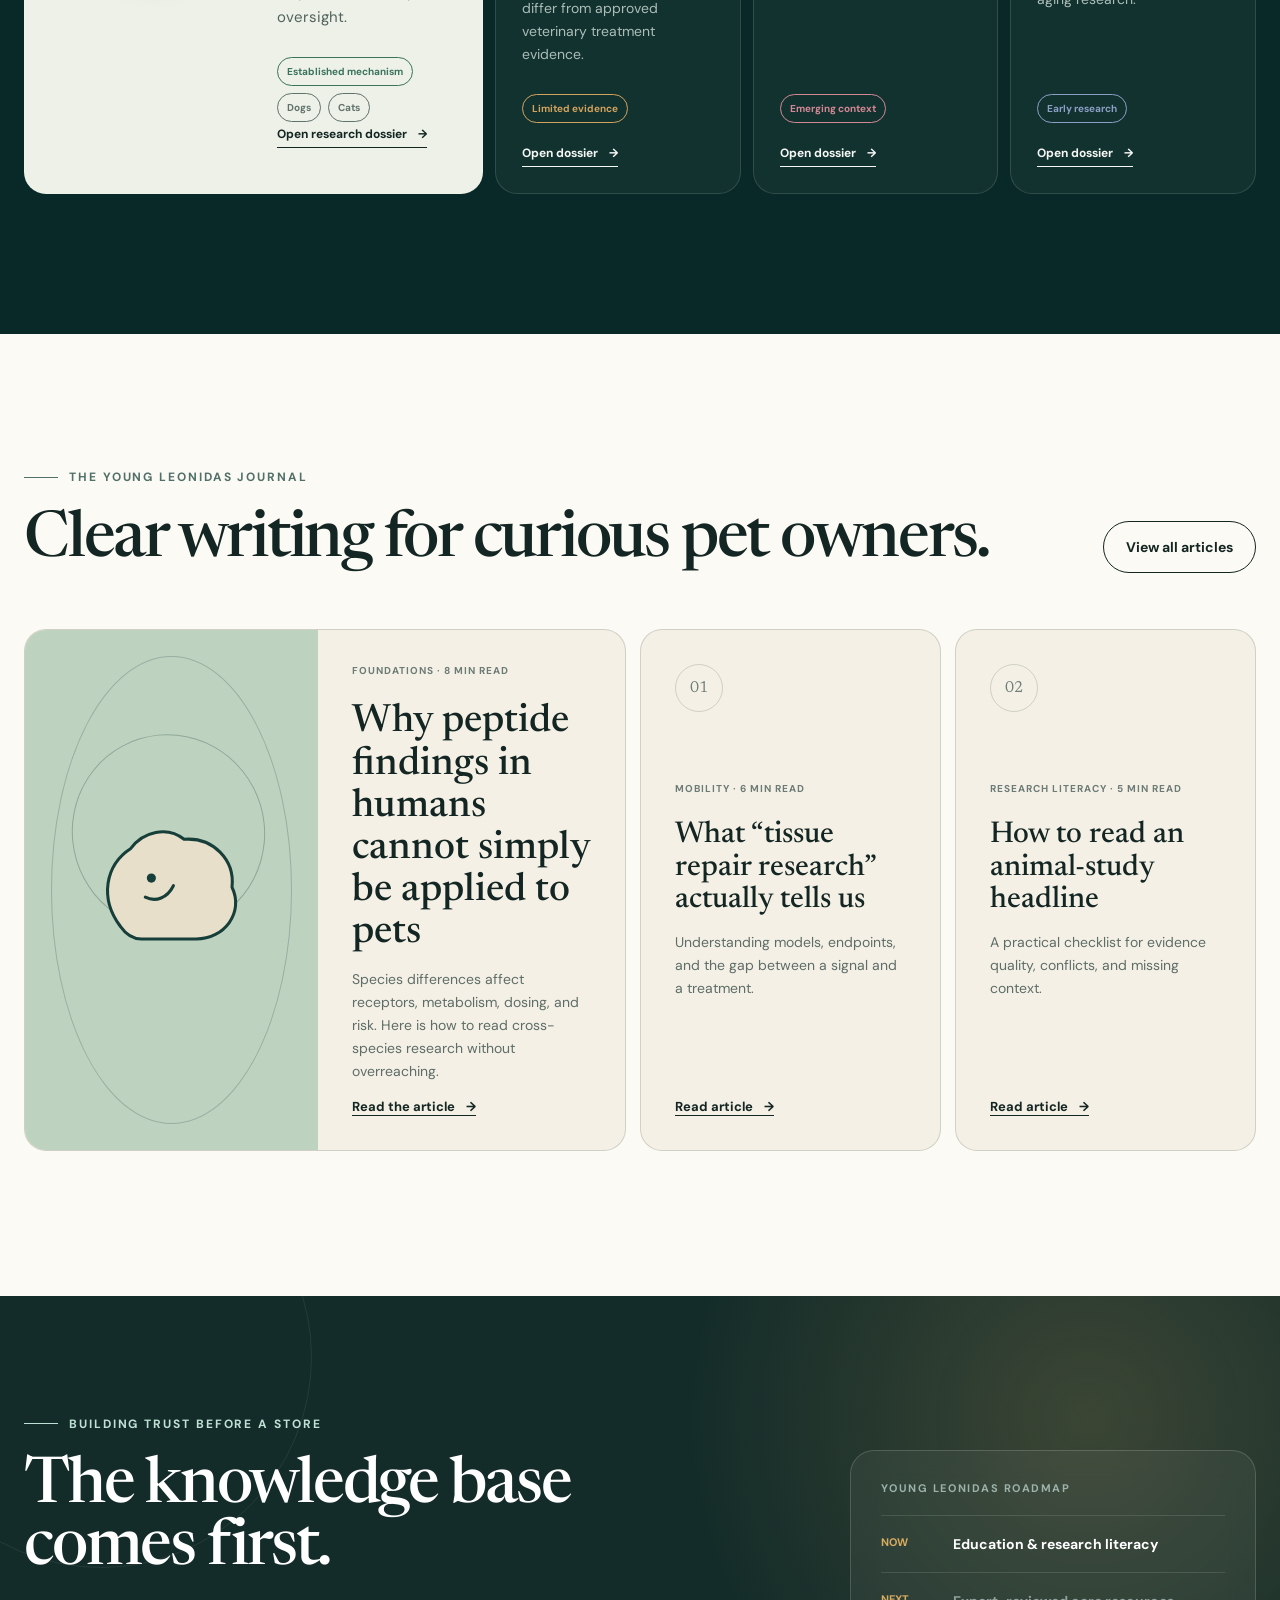
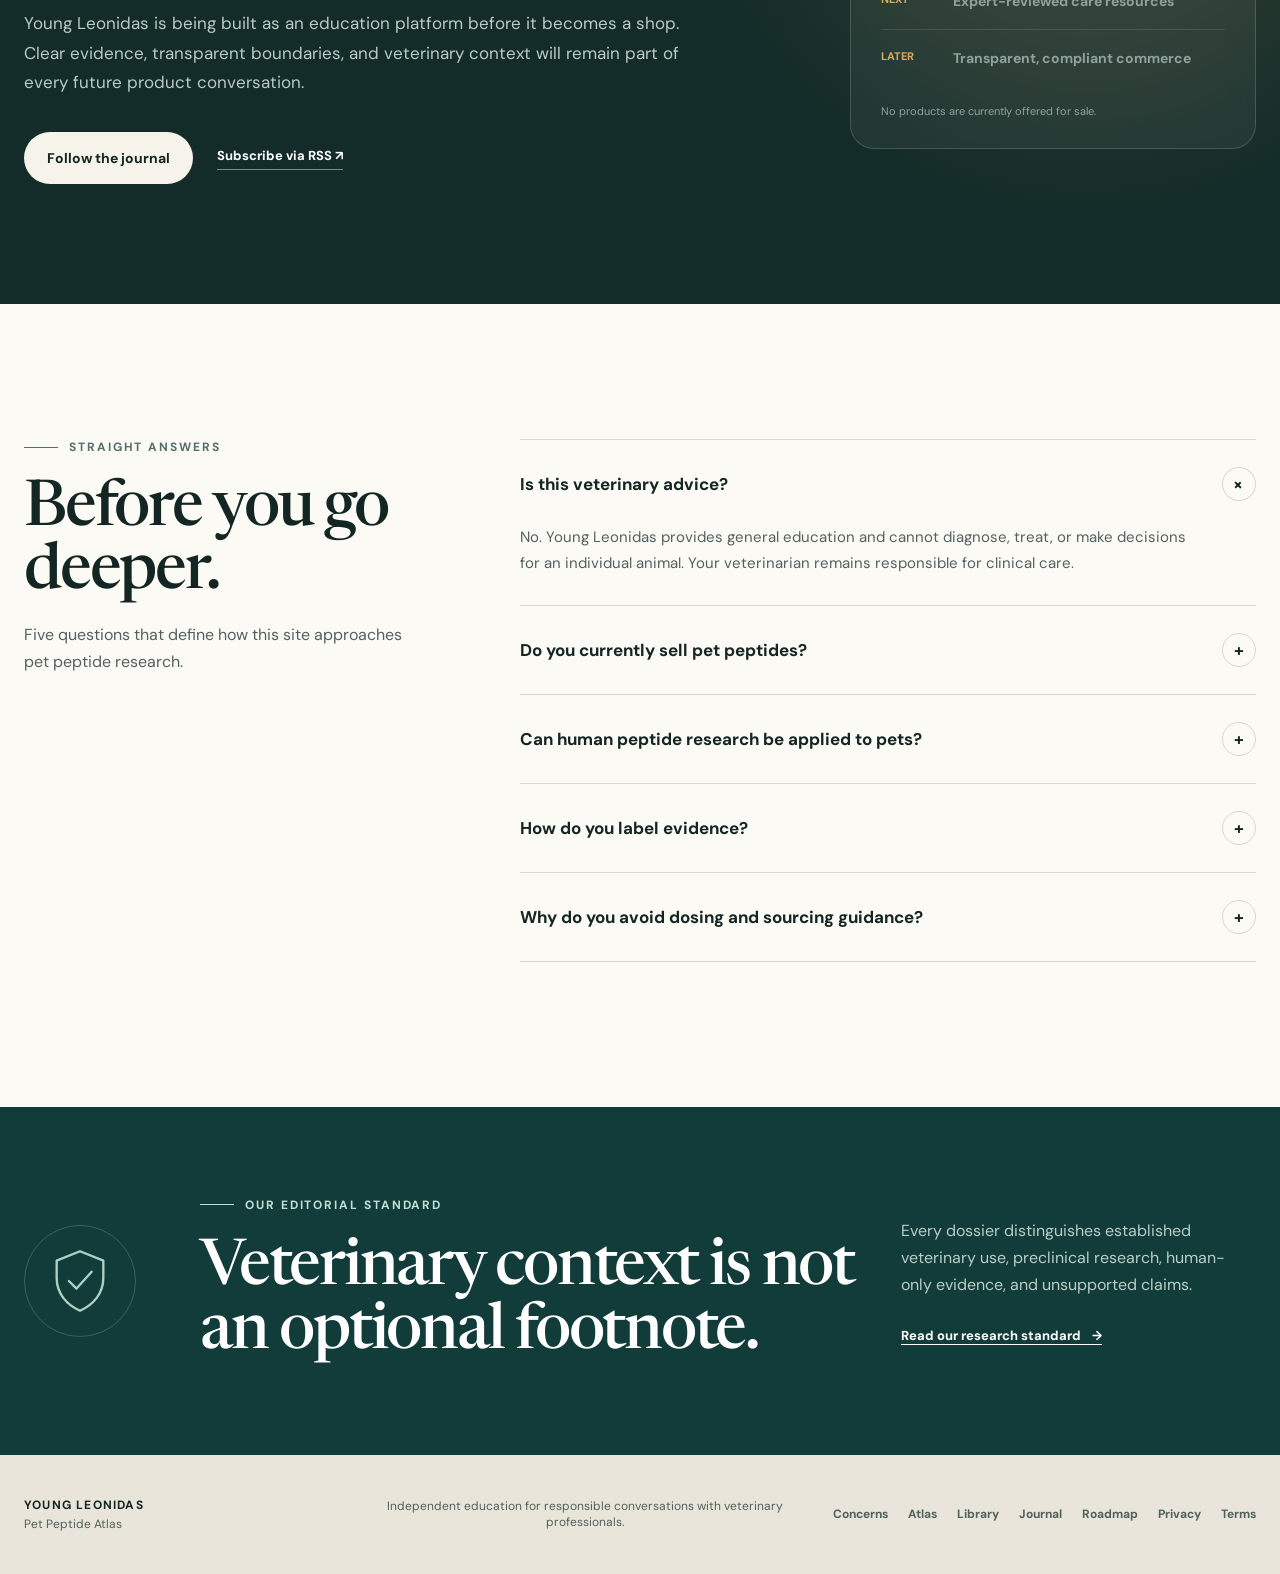
==== commit 713f843b: "Refocus homepage on pet-owner concerns" ====
--- a/index.html
+++ b/index.html
@@ -3,15 +3,15 @@
   <head>
     <meta charset="UTF-8" />
     <meta name="viewport" content="width=device-width, initial-scale=1.0" />
-    <title>Pet Peptide Atlas &amp; Veterinary Research Journal | Young Leonidas</title>
+    <title>Pet Peptide Education for Dogs &amp; Cats | Young Leonidas</title>
     <meta
       name="description"
-      content="Explore peptide biology, veterinary research context, and evidence-aware educational articles for dogs and cats."
+      content="Understand pet peptide research through clear guides to mobility, metabolism, skin health, healthy aging, and veterinary safety."
     />
     <meta name="theme-color" content="#123c3a" />
     <link rel="canonical" href="https://youngleonidas.com/" />
-    <meta property="og:title" content="Young Leonidas Pet Peptide Atlas" />
-    <meta property="og:description" content="Evidence-aware peptide education for dog and cat owners." />
+    <meta property="og:title" content="Better questions for every stage of your pet's life" />
+    <meta property="og:description" content="Pet-first peptide education for thoughtful dog and cat owners." />
     <meta property="og:type" content="website" />
     <meta property="og:url" content="https://youngleonidas.com/" />
     <meta property="og:image" content="https://youngleonidas.com/assets/pet-atlas-hero-v1.png" />
@@ -23,7 +23,7 @@
       href="https://fonts.googleapis.com/css2?family=DM+Sans:wght@400;500;600;700&family=Newsreader:opsz,wght@6..72,400;6..72,500;6..72,600&display=swap"
       rel="stylesheet"
     />
-    <link rel="stylesheet" href="./site.css" />
+    <link rel="stylesheet" href="./site.css?v=20260721b" />
     <script type="application/ld+json">
       {
         "@context": "https://schema.org",
@@ -37,7 +37,55 @@
         }
       }
     </script>
-    <script src="./site.js" defer></script>
+    <script type="application/ld+json">
+      {
+        "@context": "https://schema.org",
+        "@type": "FAQPage",
+        "mainEntity": [
+          {
+            "@type": "Question",
+            "name": "Is Young Leonidas veterinary advice?",
+            "acceptedAnswer": {
+              "@type": "Answer",
+              "text": "No. Young Leonidas provides general education and cannot diagnose, treat, or make decisions for an individual animal. A veterinarian remains responsible for clinical care."
+            }
+          },
+          {
+            "@type": "Question",
+            "name": "Does Young Leonidas currently sell pet peptides?",
+            "acceptedAnswer": {
+              "@type": "Answer",
+              "text": "No. The current site is an educational atlas and journal. Any future commerce will require separate product, legal, safety, and transparency standards."
+            }
+          },
+          {
+            "@type": "Question",
+            "name": "Can human peptide research be applied to pets?",
+            "acceptedAnswer": {
+              "@type": "Answer",
+              "text": "Not automatically. Species differences can affect receptors, metabolism, pharmacology, risk, and clinical relevance."
+            }
+          },
+          {
+            "@type": "Question",
+            "name": "How does Young Leonidas label evidence?",
+            "acceptedAnswer": {
+              "@type": "Answer",
+              "text": "The site distinguishes established veterinary biology, clinical evidence, preclinical research, human-only evidence, mechanism discussions, and unsupported claims."
+            }
+          },
+          {
+            "@type": "Question",
+            "name": "Why does Young Leonidas avoid dosing and sourcing guidance?",
+            "acceptedAnswer": {
+              "@type": "Answer",
+              "text": "Educational content should not become an invitation to self-treat an animal. Medication, dosing, and treatment questions belong with a qualified veterinarian."
+            }
+          }
+        ]
+      }
+    </script>
+    <script src="./site.js?v=20260721b" defer></script>
   </head>
   <body>
     <header class="pet-header">
@@ -66,10 +114,11 @@
         Menu
       </button>
       <nav class="pet-nav" id="pet-navigation" aria-label="Primary navigation">
+        <a href="#concerns">Health Concerns</a>
         <a href="#atlas">Health Atlas</a>
         <a href="#library">Peptide Library</a>
         <a href="./blog.html">Journal</a>
-        <a href="#standards">Research &amp; Safety</a>
+        <a class="nav-cta" href="#future">What Comes Next</a>
       </nav>
     </header>
 
@@ -82,25 +131,90 @@
         />
         <div class="hero-shade" aria-hidden="true"></div>
         <div class="hero-copy">
-          <p class="kicker"><span></span> Veterinary science, made navigable</p>
-          <h1 id="hero-title">Understand peptide research through a pet-first lens.</h1>
+          <p class="kicker"><span></span> Pet health. Peptide science. No hype.</p>
+          <h1 id="hero-title">Better questions for every stage of their life.</h1>
           <p class="hero-lede">
-            An independent educational atlas connecting peptide biology with mobility, metabolism,
-            skin health, healthy aging, and responsible veterinary research.
+            When the science feels scattered, start here. Explore peptide biology through the
+            health concerns that matter to dogs, cats, and the people who care for them.
           </p>
           <div class="hero-actions">
-            <a class="button button-dark" href="#atlas">Explore the health atlas</a>
-            <a class="button button-light" href="./blog.html">Read the latest research</a>
-          </div>
-          <p class="hero-note">Educational information only. Never a substitute for veterinary care.</p>
+            <a class="button button-dark" href="#concerns">Explore by health concern</a>
+            <a class="button button-light" href="./blog.html">Read the field notes</a>
+          </div>
+          <p class="hero-note">Independent education only. Your veterinarian stays in charge of care.</p>
         </div>
       </section>
 
       <section class="trust-row" aria-label="Editorial principles">
-        <p><span>01</span> Species-aware context</p>
-        <p><span>02</span> Evidence clearly labeled</p>
+        <p><span>01</span> Built for pet owners</p>
+        <p><span>02</span> Evidence, clearly labeled</p>
         <p><span>03</span> Veterinary safety first</p>
-        <p><span>04</span> No dosing or sourcing</p>
+        <p><span>04</span> No miracle claims</p>
+      </section>
+
+      <section class="concerns section-wrap" id="concerns" aria-labelledby="concerns-title">
+        <div class="section-intro concerns-intro">
+          <div>
+            <p class="kicker kicker-dark"><span></span> Begin with what you notice</p>
+            <h2 id="concerns-title">What are you trying to understand?</h2>
+          </div>
+          <p>
+            Peptide conversations make more sense when they begin with biology, symptoms, and
+            species context rather than a list of compounds.
+          </p>
+        </div>
+
+        <div class="concern-grid">
+          <a class="concern-card concern-mobility" href="#atlas" data-atlas-target="mobility">
+            <span class="concern-number">01</span>
+            <span class="concern-icon" aria-hidden="true">
+              <svg viewBox="0 0 64 64"><path d="M18 13C25 18 29 24 30 31M46 51C39 46 35 40 34 33"/><circle cx="15" cy="10" r="6"/><circle cx="49" cy="54" r="6"/><path d="M25 27C31 22 39 26 40 33C41 40 33 45 27 41C21 37 20 31 25 27Z"/></svg>
+            </span>
+            <span class="concern-copy"><small>Mobility &amp; recovery</small><strong>When movement starts to change</strong><span>Explore joints, connective tissue, training load, and the limits of repair claims.</span></span>
+            <span class="concern-arrow">↗</span>
+          </a>
+
+          <a class="concern-card concern-metabolic" href="#atlas" data-atlas-target="metabolic">
+            <span class="concern-number">02</span>
+            <span class="concern-icon" aria-hidden="true">
+              <svg viewBox="0 0 64 64"><path d="M32 8C32 8 17 27 17 39C17 48 24 55 32 55C40 55 47 48 47 39C47 27 32 8 32 8Z"/><path d="M25 40C26 45 29 47 34 48"/></svg>
+            </span>
+            <span class="concern-copy"><small>Metabolism &amp; appetite</small><strong>When food, weight, or energy shifts</strong><span>Understand insulin, incretin signaling, appetite biology, and species differences.</span></span>
+            <span class="concern-arrow">↗</span>
+          </a>
+
+          <a class="concern-card concern-skin" href="#atlas" data-atlas-target="skin">
+            <span class="concern-number">03</span>
+            <span class="concern-icon" aria-hidden="true">
+              <svg viewBox="0 0 64 64"><path d="M8 25C18 15 25 35 35 25C45 15 50 31 57 22M8 36C18 26 25 46 35 36C45 26 50 42 57 33M9 47C18 39 25 56 35 47C44 39 50 52 56 44"/></svg>
+            </span>
+            <span class="concern-copy"><small>Skin &amp; coat</small><strong>When the outside reflects the inside</strong><span>Learn about barrier function, collagen, inflammation, and repair signaling.</span></span>
+            <span class="concern-arrow">↗</span>
+          </a>
+
+          <a class="concern-card concern-aging" href="#atlas" data-atlas-target="aging">
+            <span class="concern-number">04</span>
+            <span class="concern-icon" aria-hidden="true">
+              <svg viewBox="0 0 64 64"><circle cx="32" cy="32" r="20"/><circle cx="32" cy="32" r="7"/><path d="M32 12V5M32 59V52M12 32H5M59 32H52M18 18L13 13M51 51L46 46M46 18L51 13M13 51L18 46"/></svg>
+            </span>
+            <span class="concern-copy"><small>Healthy aging</small><strong>When the gray starts to show</strong><span>Explore cellular resilience, mitochondrial signaling, cognition, and healthspan.</span></span>
+            <span class="concern-arrow">↗</span>
+          </a>
+        </div>
+      </section>
+
+      <section class="learning-path" aria-labelledby="path-title">
+        <div class="section-wrap learning-path-inner">
+          <div class="path-heading">
+            <p class="kicker kicker-light"><span></span> A safer way to learn</p>
+            <h2 id="path-title">From concern to better conversation.</h2>
+          </div>
+          <ol class="path-steps">
+            <li><span>01</span><div><strong>Choose the concern</strong><p>Start with the system or change you want to understand.</p></div></li>
+            <li><span>02</span><div><strong>Read the evidence</strong><p>Separate established biology from early or unsupported claims.</p></div></li>
+            <li><span>03</span><div><strong>Talk with your veterinarian</strong><p>Use what you learn to prepare clearer, safer questions.</p></div></li>
+          </ol>
+        </div>
       </section>
 
       <section class="atlas-section section-wrap" id="atlas" aria-labelledby="atlas-title">
@@ -301,6 +415,63 @@
         </div>
       </section>
 
+      <section class="future-section" id="future" aria-labelledby="future-title">
+        <div class="future-inner section-wrap">
+          <div class="future-copy">
+            <p class="kicker kicker-light"><span></span> Building trust before a store</p>
+            <h2 id="future-title">The knowledge base comes first.</h2>
+            <p>
+              Young Leonidas is being built as an education platform before it becomes a shop.
+              Clear evidence, transparent boundaries, and veterinary context will remain part of
+              every future product conversation.
+            </p>
+            <div class="future-actions">
+              <a class="button button-cream" href="./blog.html">Follow the journal</a>
+              <a class="future-rss" href="./feed.xml">Subscribe via RSS <span>↗</span></a>
+            </div>
+          </div>
+          <div class="future-card" aria-label="Young Leonidas roadmap">
+            <p>Young Leonidas roadmap</p>
+            <ol>
+              <li class="is-current"><span>Now</span><strong>Education &amp; research literacy</strong></li>
+              <li><span>Next</span><strong>Expert-reviewed care resources</strong></li>
+              <li><span>Later</span><strong>Transparent, compliant commerce</strong></li>
+            </ol>
+            <small>No products are currently offered for sale.</small>
+          </div>
+        </div>
+      </section>
+
+      <section class="faq-section section-wrap" aria-labelledby="faq-title">
+        <div class="faq-heading">
+          <p class="kicker kicker-dark"><span></span> Straight answers</p>
+          <h2 id="faq-title">Before you go deeper.</h2>
+          <p>Five questions that define how this site approaches pet peptide research.</p>
+        </div>
+        <div class="faq-list">
+          <details open>
+            <summary>Is this veterinary advice?<span>+</span></summary>
+            <p>No. Young Leonidas provides general education and cannot diagnose, treat, or make decisions for an individual animal. Your veterinarian remains responsible for clinical care.</p>
+          </details>
+          <details>
+            <summary>Do you currently sell pet peptides?<span>+</span></summary>
+            <p>No. The current site is an educational atlas and journal. Any future commerce will require separate product, legal, safety, and transparency standards.</p>
+          </details>
+          <details>
+            <summary>Can human peptide research be applied to pets?<span>+</span></summary>
+            <p>Not automatically. Species differences can affect receptors, metabolism, pharmacology, risk, and clinical relevance. Human findings are context, not pet-care instructions.</p>
+          </details>
+          <details>
+            <summary>How do you label evidence?<span>+</span></summary>
+            <p>We distinguish established veterinary biology, clinical evidence, preclinical research, human-only evidence, mechanism discussions, and unsupported claims.</p>
+          </details>
+          <details>
+            <summary>Why do you avoid dosing and sourcing guidance?<span>+</span></summary>
+            <p>Because educational content should not become an invitation to self-treat an animal. Questions about medications, dosing, or treatment belong with a qualified veterinarian.</p>
+          </details>
+        </div>
+      </section>
+
       <section class="standards" id="standards" aria-labelledby="standards-title">
         <div class="standards-inner section-wrap">
           <div class="standards-mark" aria-hidden="true">
@@ -328,10 +499,11 @@
       </div>
       <p>Independent education for responsible conversations with veterinary professionals.</p>
       <nav aria-label="Footer navigation">
+        <a href="#concerns">Concerns</a>
         <a href="#atlas">Atlas</a>
         <a href="#library">Library</a>
         <a href="./blog.html">Journal</a>
-        <a href="#standards">Standards</a>
+        <a href="#future">Roadmap</a>
         <a href="./privacy.html">Privacy</a>
         <a href="./terms.html">Terms</a>
       </nav>
--- a/site.css
+++ b/site.css
@@ -148,6 +148,17 @@
   transform: scaleX(1);
 }
 
+.pet-nav .nav-cta {
+  padding: 11px 17px;
+  border-radius: 999px;
+  color: white;
+  background: var(--forest);
+}
+
+.pet-nav .nav-cta::after {
+  display: none;
+}
+
 .menu-button {
   display: none;
   border: 0;
@@ -187,6 +198,10 @@
   width: min(1380px, calc(100% - 48px));
   margin: 0 auto;
   padding-top: 205px;
+}
+
+.hero-copy {
+  animation: hero-copy-in 700ms cubic-bezier(0.2, 0.7, 0.2, 1) both;
 }
 
 .hero-copy > * {
@@ -314,6 +329,188 @@
   color: #8fb8a8;
   font-family: "Newsreader", serif;
   font-size: 15px;
+}
+
+.concerns {
+  padding-top: 130px;
+  padding-bottom: 70px;
+}
+
+.concerns-intro {
+  margin-bottom: 54px;
+}
+
+.concern-grid {
+  display: grid;
+  grid-template-columns: repeat(2, minmax(0, 1fr));
+  gap: 14px;
+}
+
+.concern-card {
+  position: relative;
+  display: grid;
+  min-height: 330px;
+  grid-template-columns: minmax(0, 1fr) auto;
+  gap: 20px;
+  align-items: end;
+  overflow: hidden;
+  padding: 34px;
+  border: 1px solid rgba(20, 38, 35, 0.12);
+  border-radius: 24px;
+  background: #e3ebe1;
+  transition: transform 220ms ease, box-shadow 220ms ease;
+}
+
+.concern-card:hover,
+.concern-card:focus-visible {
+  transform: translateY(-5px);
+  box-shadow: var(--shadow);
+}
+
+.concern-number {
+  position: absolute;
+  top: 26px;
+  left: 30px;
+  color: rgba(20, 38, 35, 0.55);
+  font-family: "Newsreader", serif;
+  font-size: 17px;
+}
+
+.concern-icon {
+  position: absolute;
+  top: 42px;
+  right: 44px;
+  display: grid;
+  width: 120px;
+  height: 120px;
+  place-items: center;
+  border: 1px solid rgba(20, 38, 35, 0.15);
+  border-radius: 50%;
+  background: rgba(255, 255, 255, 0.23);
+}
+
+.concern-icon::after {
+  position: absolute;
+  width: 154px;
+  height: 154px;
+  border: 1px solid rgba(20, 38, 35, 0.08);
+  border-radius: 50%;
+  content: "";
+}
+
+.concern-icon svg {
+  width: 66px;
+  height: 66px;
+  fill: none;
+  stroke: currentColor;
+  stroke-linecap: round;
+  stroke-linejoin: round;
+  stroke-width: 2.2;
+}
+
+.concern-copy {
+  display: grid;
+  width: min(430px, 100%);
+  gap: 10px;
+}
+
+.concern-copy small {
+  font-size: 11px;
+  font-weight: 700;
+  letter-spacing: 0.13em;
+  text-transform: uppercase;
+}
+
+.concern-copy strong {
+  width: 100%;
+  max-width: 430px;
+  font-family: "Newsreader", serif;
+  font-size: clamp(32px, 3vw, 46px);
+  font-weight: 500;
+  line-height: 1.02;
+}
+
+.concern-copy > span {
+  max-width: 470px;
+  color: rgba(20, 38, 35, 0.68);
+  font-size: 14px;
+  line-height: 1.65;
+}
+
+.concern-arrow {
+  display: grid;
+  width: 48px;
+  height: 48px;
+  place-items: center;
+  border: 1px solid currentColor;
+  border-radius: 50%;
+  font-size: 20px;
+}
+
+.concern-mobility { background: #dbe9e5; }
+.concern-metabolic { background: #e6ead5; }
+.concern-skin { background: #f0dfda; }
+.concern-aging { background: #e8e1d2; }
+
+.learning-path {
+  margin-top: 70px;
+  padding: 100px 0;
+  color: white;
+  background: var(--forest-deep);
+}
+
+.learning-path-inner {
+  display: grid;
+  grid-template-columns: minmax(320px, 0.85fr) minmax(0, 1.4fr);
+  gap: 90px;
+  align-items: start;
+}
+
+.path-heading h2,
+.future-copy h2,
+.faq-heading h2 {
+  margin: 0;
+  font-family: "Newsreader", serif;
+  font-size: clamp(46px, 5vw, 72px);
+  font-weight: 500;
+  letter-spacing: -0.035em;
+  line-height: 0.98;
+}
+
+.path-steps {
+  display: grid;
+  margin: 0;
+  padding: 0;
+  list-style: none;
+}
+
+.path-steps li {
+  display: grid;
+  grid-template-columns: 66px 1fr;
+  gap: 22px;
+  padding: 26px 0;
+  border-top: 1px solid rgba(255, 255, 255, 0.15);
+}
+
+.path-steps li:last-child {
+  border-bottom: 1px solid rgba(255, 255, 255, 0.15);
+}
+
+.path-steps > li > span {
+  color: #8fb8a8;
+  font-family: "Newsreader", serif;
+  font-size: 20px;
+}
+
+.path-steps strong {
+  font-size: 18px;
+}
+
+.path-steps p {
+  margin: 7px 0 0;
+  color: #aebfba;
+  font-size: 14px;
+  line-height: 1.55;
 }
 
 .section-wrap {
@@ -852,6 +1049,182 @@
   padding-bottom: 145px;
 }
 
+.future-section {
+  position: relative;
+  overflow: hidden;
+  padding: 120px 0;
+  color: white;
+  background:
+    radial-gradient(circle at 85% 20%, rgba(216, 172, 96, 0.2), transparent 25rem),
+    #142c29;
+}
+
+.future-section::before {
+  position: absolute;
+  top: -150px;
+  left: -110px;
+  width: 420px;
+  height: 420px;
+  border: 1px solid rgba(255, 255, 255, 0.07);
+  border-radius: 50%;
+  content: "";
+}
+
+.future-inner {
+  position: relative;
+  display: grid;
+  grid-template-columns: minmax(0, 1.25fr) minmax(360px, 0.7fr);
+  gap: 100px;
+  align-items: center;
+}
+
+.future-copy > p:not(.kicker) {
+  max-width: 680px;
+  margin: 28px 0 0;
+  color: #b8cbc4;
+  font-size: 17px;
+  line-height: 1.75;
+}
+
+.future-actions {
+  display: flex;
+  align-items: center;
+  gap: 24px;
+  margin-top: 34px;
+}
+
+.button-cream {
+  color: var(--ink);
+  background: var(--cream);
+}
+
+.future-rss {
+  padding-bottom: 5px;
+  border-bottom: 1px solid rgba(255, 255, 255, 0.45);
+  font-size: 13px;
+  font-weight: 700;
+}
+
+.future-card {
+  padding: 30px;
+  border: 1px solid rgba(255, 255, 255, 0.16);
+  border-radius: 24px;
+  background: rgba(255, 255, 255, 0.05);
+  backdrop-filter: blur(12px);
+}
+
+.future-card > p {
+  margin: 0 0 20px;
+  color: #9bb3ab;
+  font-size: 11px;
+  font-weight: 700;
+  letter-spacing: 0.14em;
+  text-transform: uppercase;
+}
+
+.future-card ol {
+  margin: 0;
+  padding: 0;
+  list-style: none;
+}
+
+.future-card li {
+  display: grid;
+  grid-template-columns: 56px 1fr;
+  gap: 16px;
+  padding: 19px 0;
+  border-top: 1px solid rgba(255, 255, 255, 0.12);
+  color: #8fa29d;
+}
+
+.future-card li.is-current {
+  color: white;
+}
+
+.future-card li span {
+  color: var(--gold);
+  font-size: 11px;
+  font-weight: 700;
+  text-transform: uppercase;
+}
+
+.future-card li strong {
+  font-size: 14px;
+}
+
+.future-card small {
+  display: block;
+  margin-top: 18px;
+  color: #91a59e;
+  font-size: 11px;
+}
+
+.faq-section {
+  display: grid;
+  grid-template-columns: minmax(300px, 0.7fr) minmax(0, 1.3fr);
+  gap: 100px;
+  padding-top: 135px;
+  padding-bottom: 145px;
+}
+
+.faq-heading > p:last-child {
+  max-width: 420px;
+  color: var(--ink-soft);
+  line-height: 1.7;
+}
+
+.faq-list {
+  border-top: 1px solid var(--line);
+}
+
+.faq-list details {
+  border-bottom: 1px solid var(--line);
+}
+
+.faq-list summary {
+  display: flex;
+  align-items: center;
+  justify-content: space-between;
+  gap: 20px;
+  padding: 27px 0;
+  cursor: pointer;
+  font-size: 17px;
+  font-weight: 700;
+  list-style: none;
+}
+
+.faq-list summary::-webkit-details-marker {
+  display: none;
+}
+
+.faq-list summary span {
+  display: grid;
+  width: 34px;
+  height: 34px;
+  flex: 0 0 auto;
+  place-items: center;
+  border: 1px solid var(--line);
+  border-radius: 50%;
+  transition: transform 180ms ease;
+}
+
+.faq-list details[open] summary span {
+  transform: rotate(45deg);
+}
+
+.faq-list details p {
+  max-width: 760px;
+  margin: -4px 50px 28px 0;
+  color: var(--ink-soft);
+  font-size: 15px;
+  line-height: 1.75;
+}
+
+@keyframes hero-copy-in {
+  from { opacity: 0; transform: translateY(20px); }
+  to { opacity: 1; transform: translateY(0); }
+}
+
 .journal-heading {
   display: flex;
   align-items: end;
@@ -1079,6 +1452,12 @@
 
   .pet-nav {
     gap: 15px;
+  }
+
+  .learning-path-inner,
+  .future-inner,
+  .faq-section {
+    gap: 54px;
   }
 }
 
@@ -1116,6 +1495,11 @@
     padding: 13px;
   }
 
+  .pet-nav .nav-cta {
+    margin-top: 6px;
+    text-align: center;
+  }
+
   .hero {
     min-height: 780px;
   }
@@ -1134,8 +1518,25 @@
 
   .section-intro,
   .atlas-board,
-  .standards-inner {
+  .standards-inner,
+  .learning-path-inner,
+  .future-inner,
+  .faq-section {
     grid-template-columns: 1fr;
+  }
+
+  .concern-grid {
+    grid-template-columns: 1fr;
+  }
+
+  .concern-card {
+    min-height: 300px;
+  }
+
+  .learning-path-inner,
+  .future-inner,
+  .faq-section {
+    gap: 46px;
   }
 
   .atlas-detail {
@@ -1231,9 +1632,17 @@
 
   .atlas-section,
   .journal,
-  .library-section {
+  .library-section,
+  .concerns,
+  .faq-section {
     padding-top: 90px;
     padding-bottom: 90px;
+  }
+
+  .learning-path,
+  .future-section {
+    margin-top: 0;
+    padding: 90px 0;
   }
 
   .section-intro,
@@ -1244,8 +1653,56 @@
 
   .section-intro h2,
   .journal-heading h2,
-  .standards h2 {
+  .standards h2,
+  .path-heading h2,
+  .future-copy h2,
+  .faq-heading h2 {
     font-size: 43px;
+  }
+
+  .concerns-intro {
+    margin-bottom: 34px;
+  }
+
+  .concern-card {
+    min-height: 330px;
+    grid-template-columns: 1fr auto;
+    padding: 28px;
+  }
+
+  .concern-icon {
+    top: 38px;
+    right: 35px;
+    width: 95px;
+    height: 95px;
+  }
+
+  .concern-icon::after {
+    width: 120px;
+    height: 120px;
+  }
+
+  .concern-icon svg {
+    width: 53px;
+    height: 53px;
+  }
+
+  .concern-copy strong {
+    max-width: 270px;
+    font-size: 36px;
+  }
+
+  .concern-copy > span {
+    grid-column: 1 / -1;
+  }
+
+  .future-actions {
+    align-items: flex-start;
+    flex-direction: column;
+  }
+
+  .faq-list details p {
+    margin-right: 0;
   }
 
   .species-switcher {
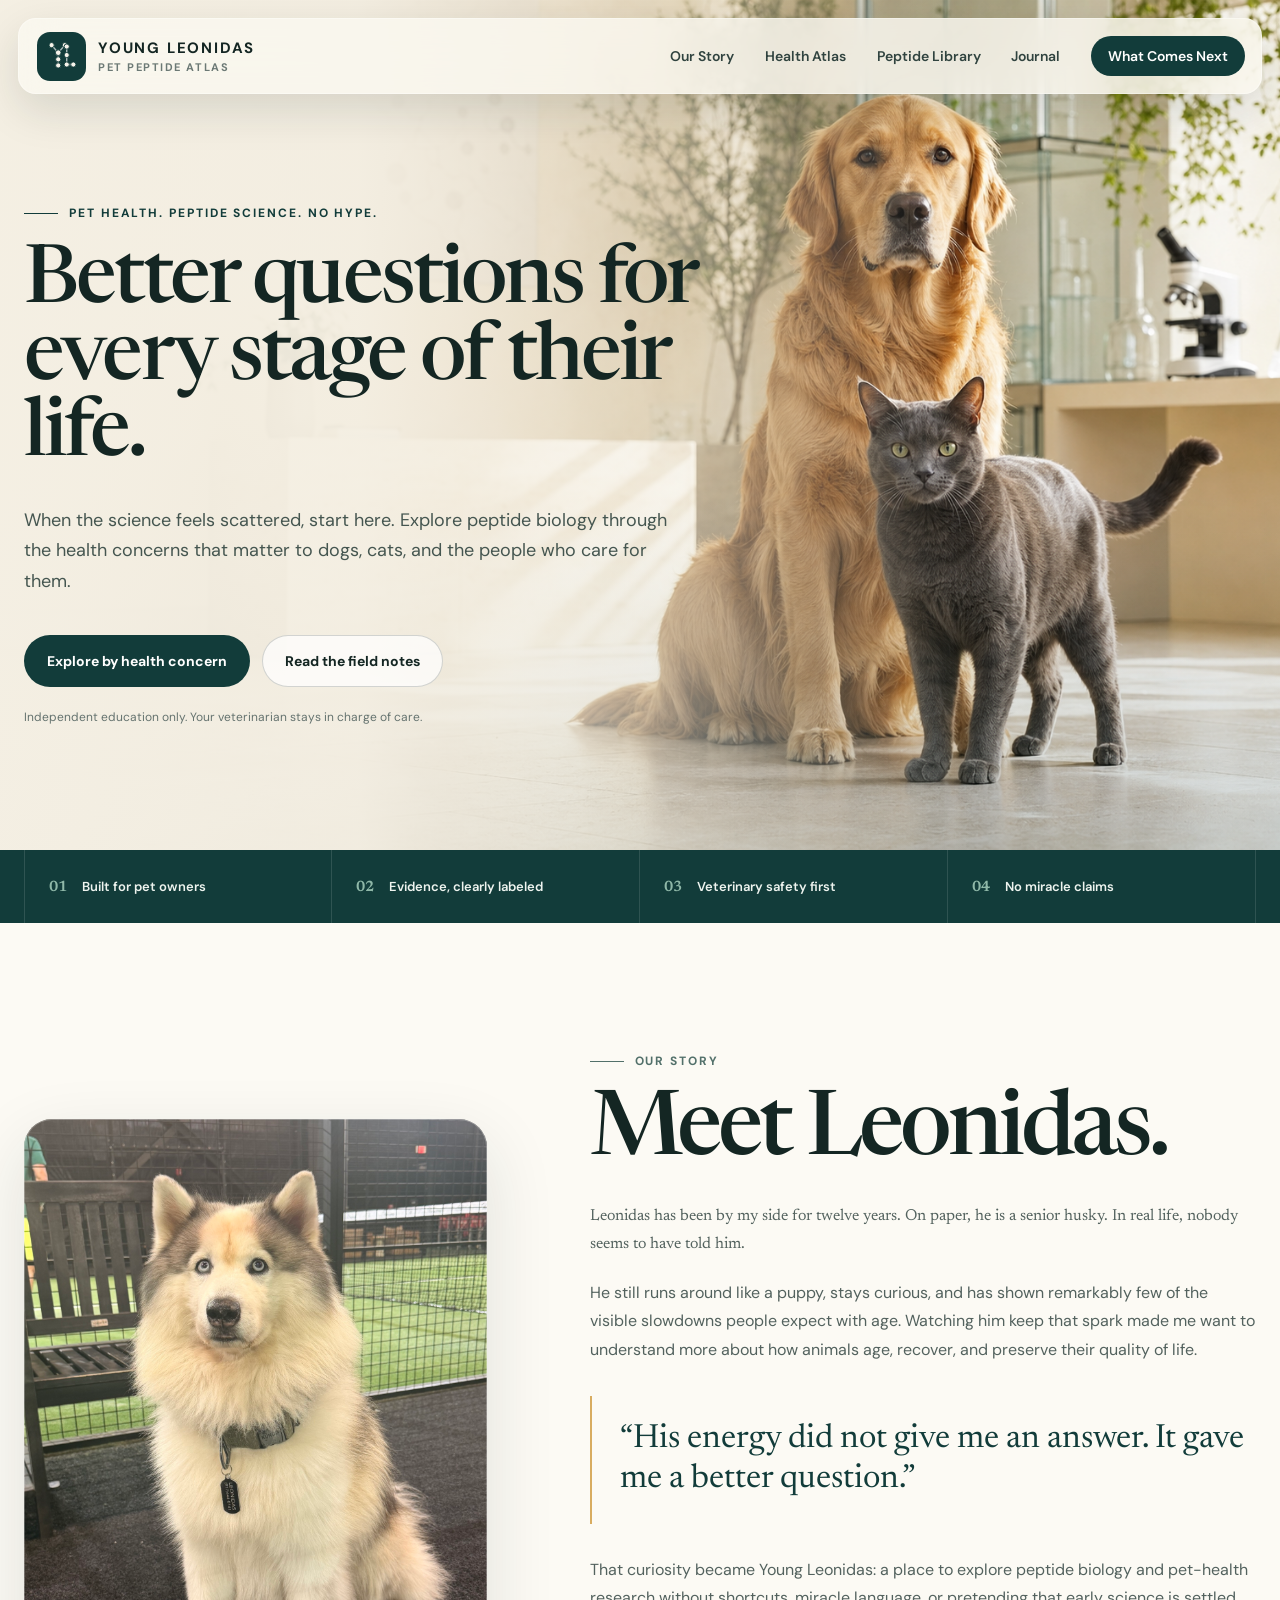
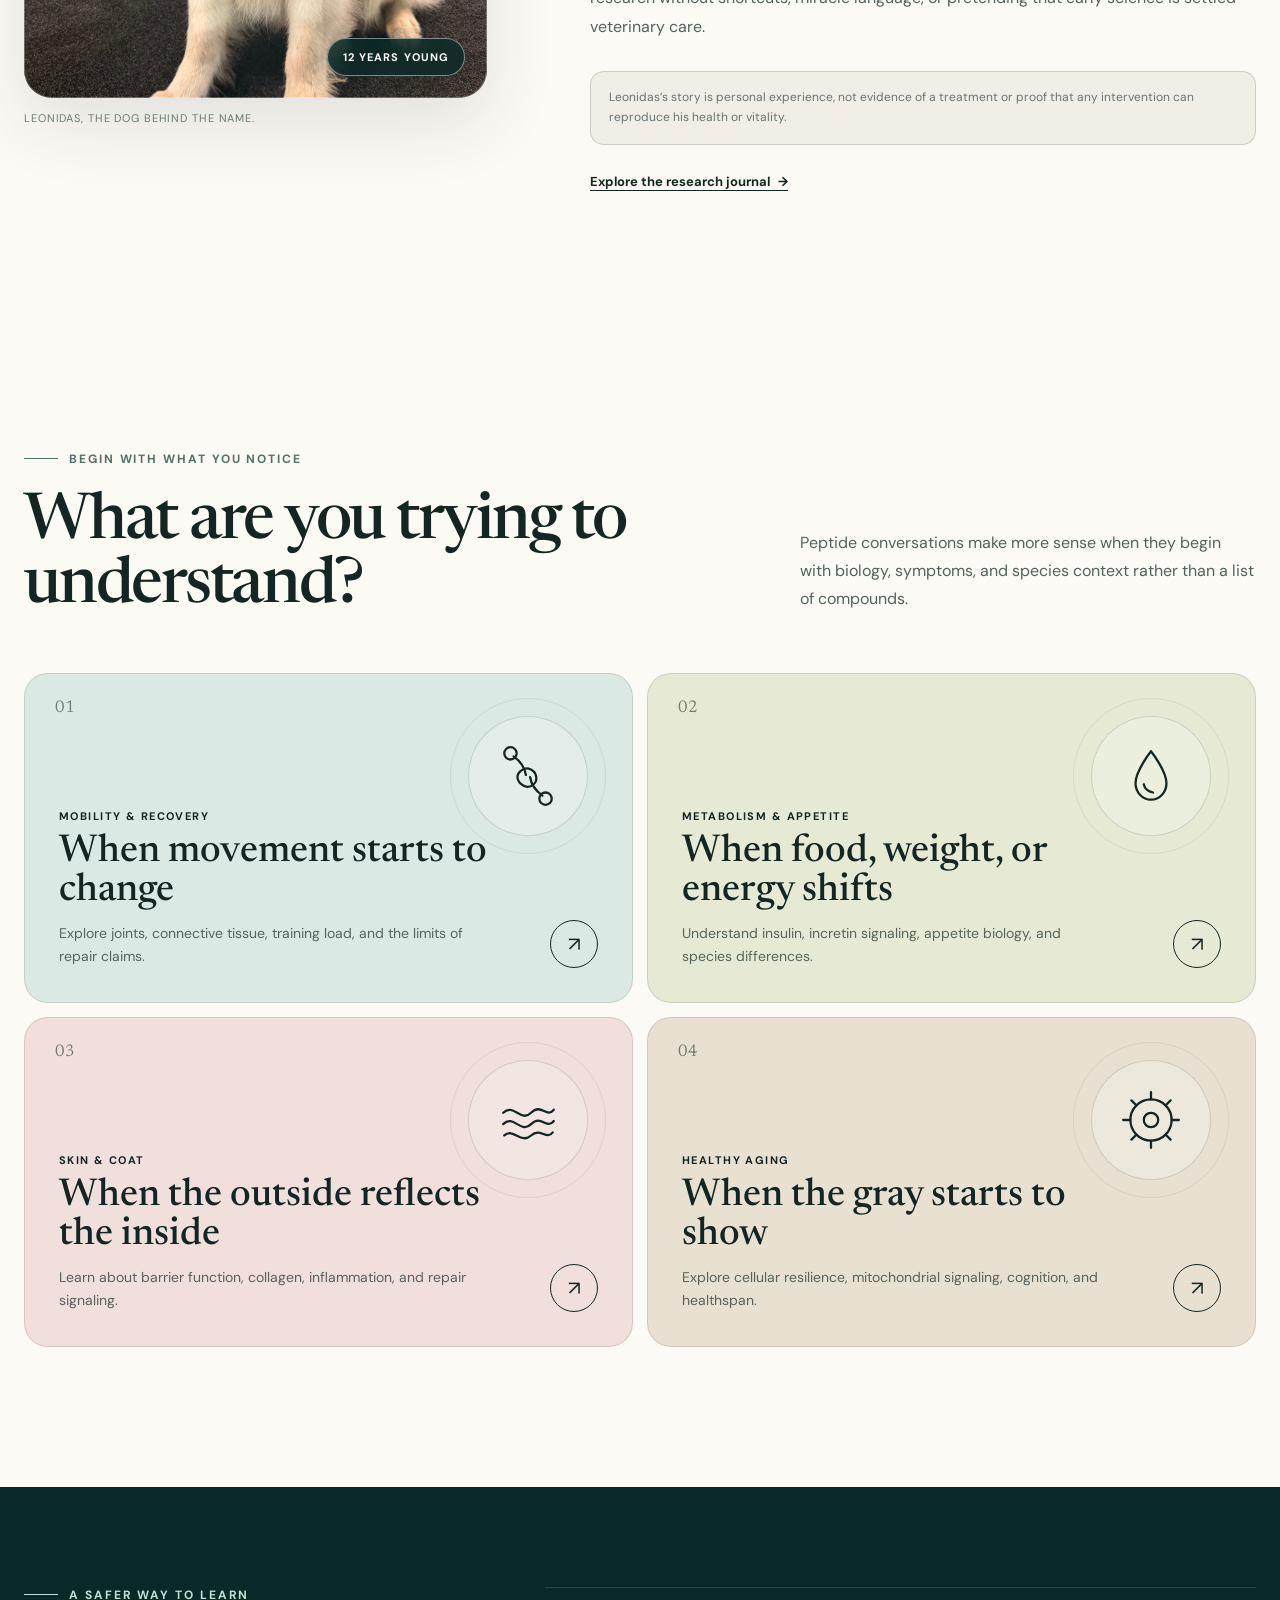
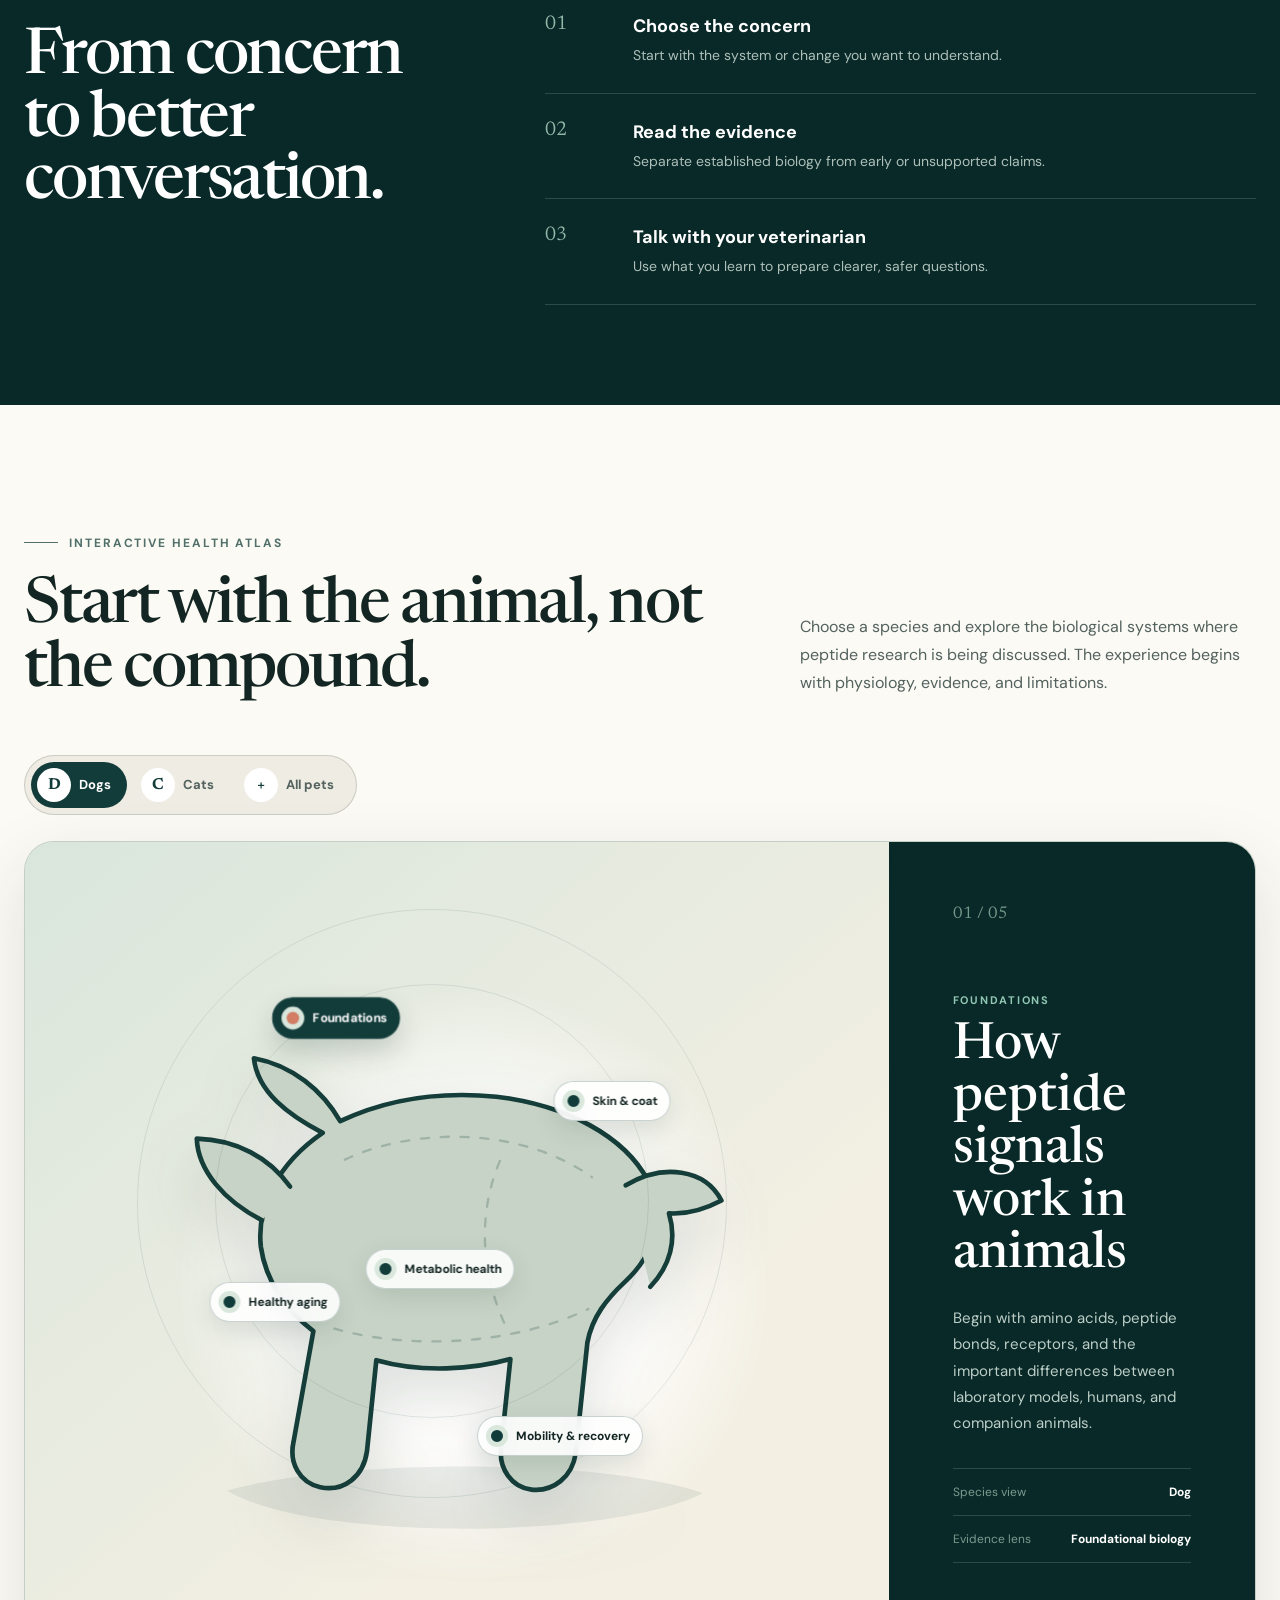
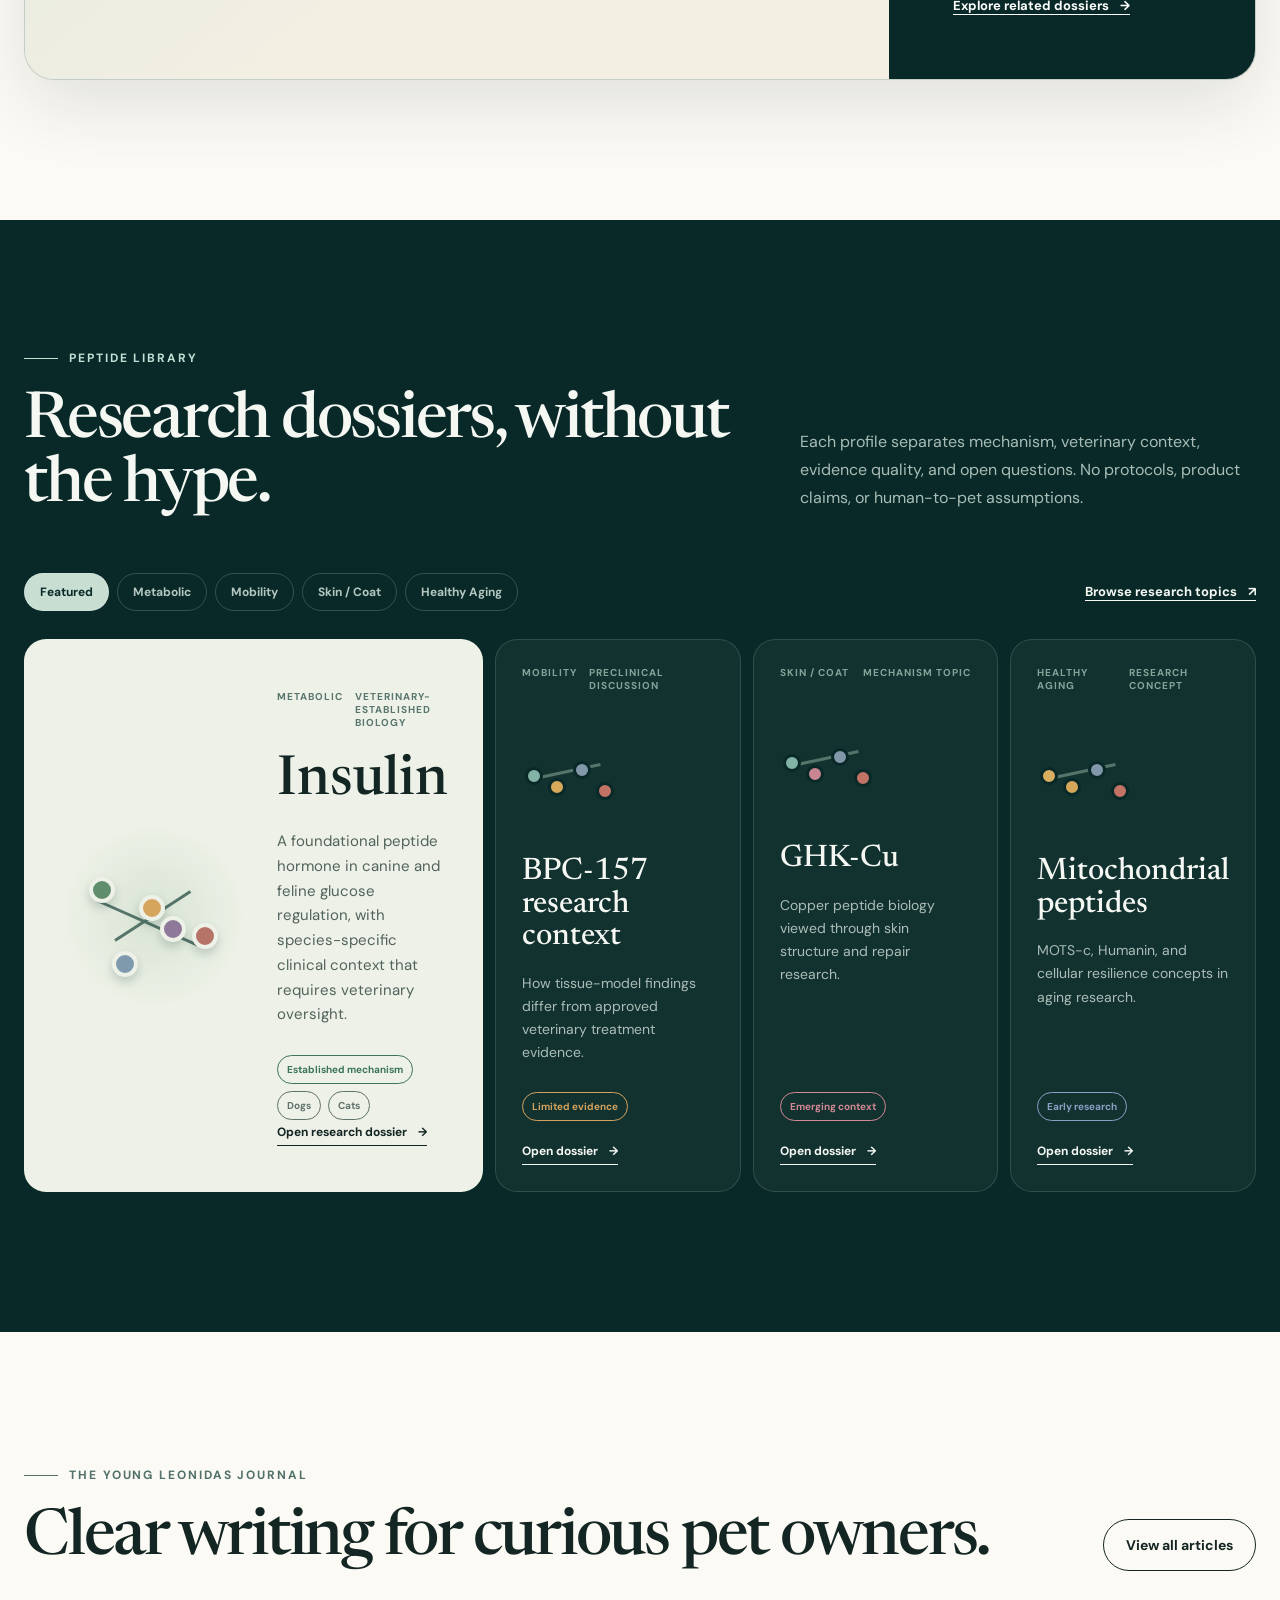
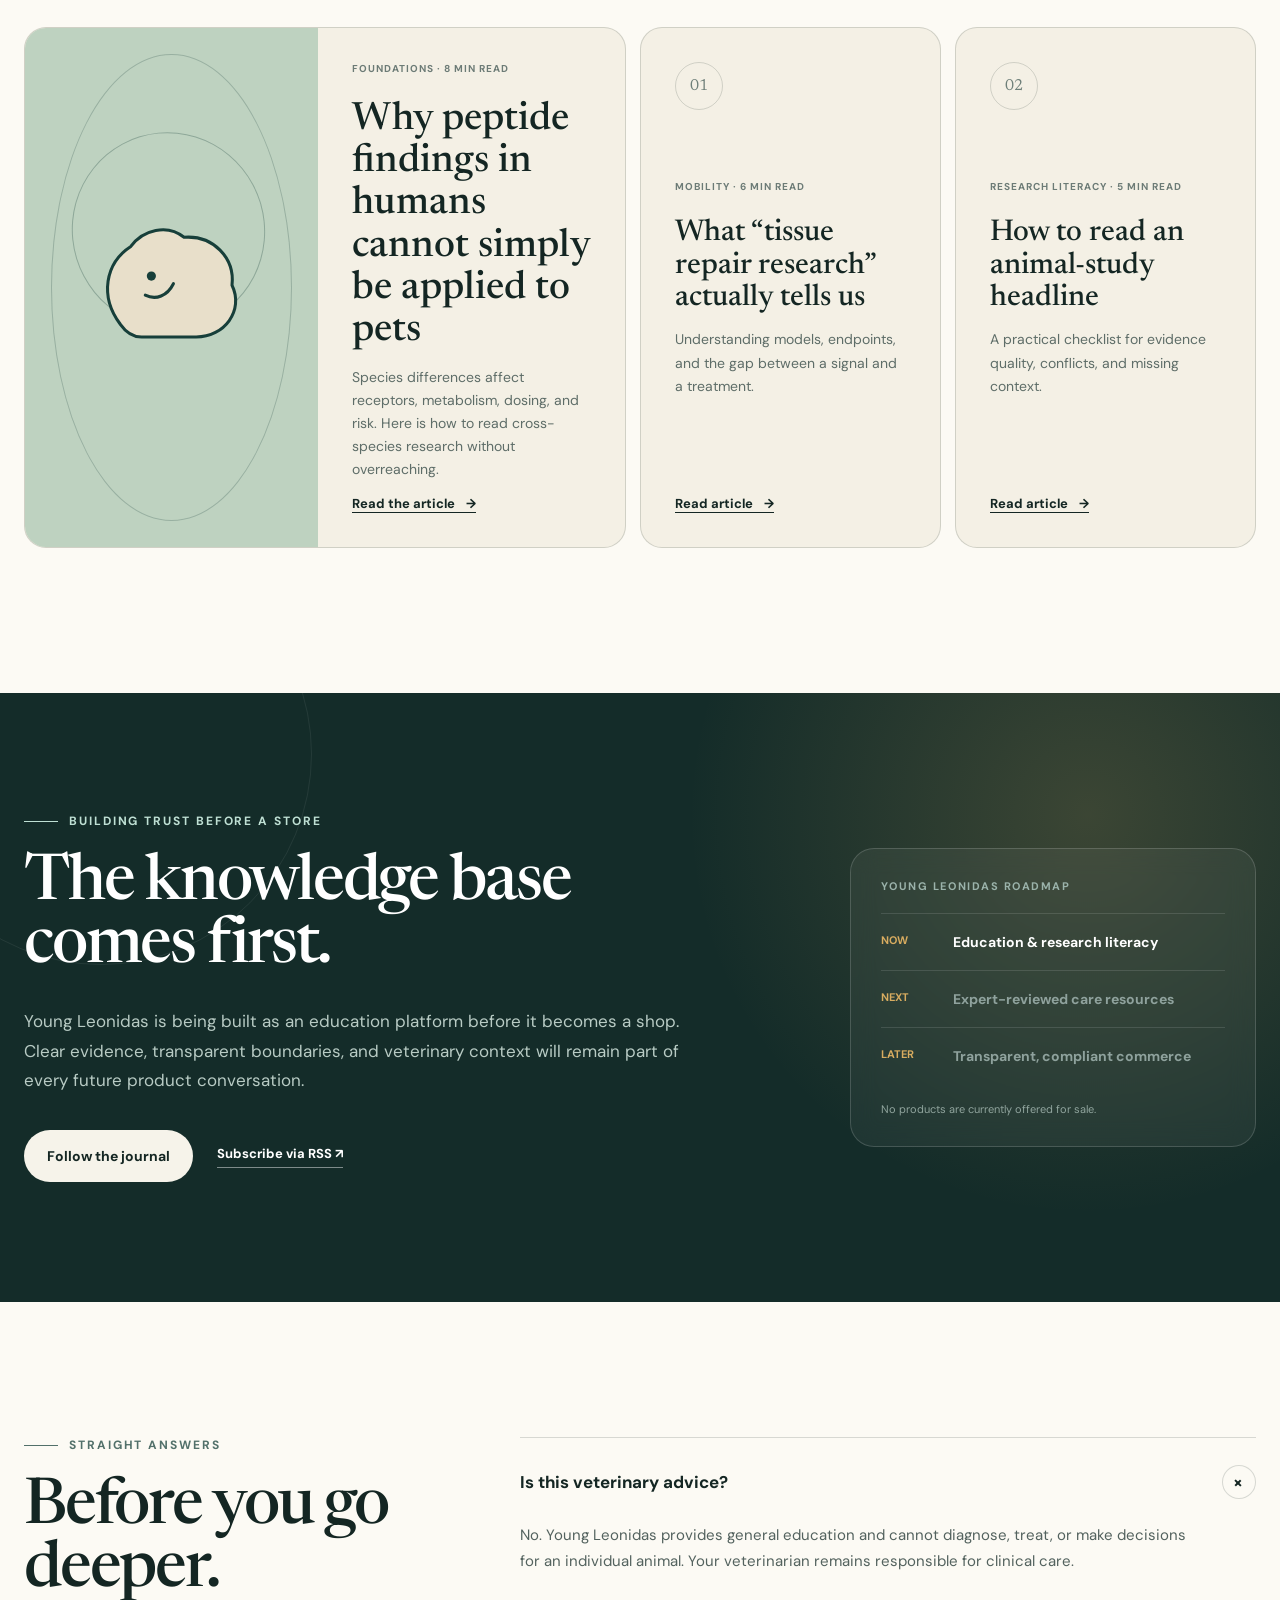
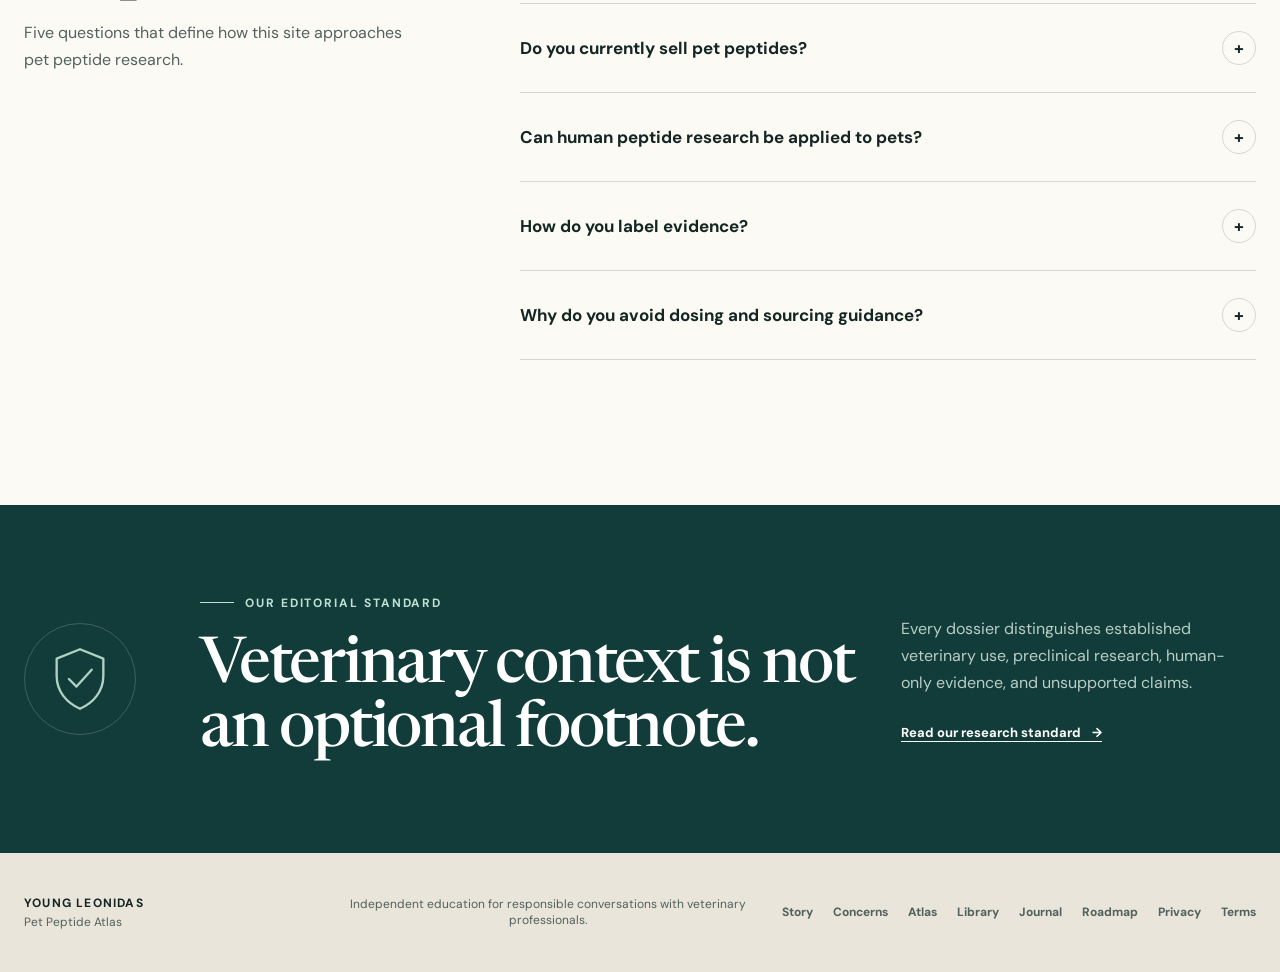
==== commit c196873f: "Add Leonidas founder story" ====
--- a/index.html
+++ b/index.html
@@ -23,7 +23,7 @@
       href="https://fonts.googleapis.com/css2?family=DM+Sans:wght@400;500;600;700&family=Newsreader:opsz,wght@6..72,400;6..72,500;6..72,600&display=swap"
       rel="stylesheet"
     />
-    <link rel="stylesheet" href="./site.css?v=20260721b" />
+    <link rel="stylesheet" href="./site.css?v=20260722a" />
     <script type="application/ld+json">
       {
         "@context": "https://schema.org",
@@ -114,7 +114,7 @@
         Menu
       </button>
       <nav class="pet-nav" id="pet-navigation" aria-label="Primary navigation">
-        <a href="#concerns">Health Concerns</a>
+        <a href="#story">Our Story</a>
         <a href="#atlas">Health Atlas</a>
         <a href="#library">Peptide Library</a>
         <a href="./blog.html">Journal</a>
@@ -150,6 +150,50 @@
         <p><span>02</span> Evidence, clearly labeled</p>
         <p><span>03</span> Veterinary safety first</p>
         <p><span>04</span> No miracle claims</p>
+      </section>
+
+      <section class="story-section section-wrap" id="story" aria-labelledby="story-title">
+        <figure class="story-portrait">
+          <div class="story-image-wrap">
+            <img
+              src="./assets/leonidas-story.jpg"
+              width="1350"
+              height="1800"
+              loading="lazy"
+              decoding="async"
+              alt="Leonidas, a twelve-year-old husky and the inspiration behind Young Leonidas"
+            />
+            <span class="story-age">12 years young</span>
+          </div>
+          <figcaption>Leonidas, the dog behind the name.</figcaption>
+        </figure>
+
+        <div class="story-copy">
+          <p class="kicker kicker-dark"><span></span> Our story</p>
+          <h2 id="story-title">Meet Leonidas.</h2>
+          <p class="story-lede">
+            Leonidas has been by my side for twelve years. On paper, he is a senior husky. In real
+            life, nobody seems to have told him.
+          </p>
+          <p>
+            He still runs around like a puppy, stays curious, and has shown remarkably few of the
+            visible slowdowns people expect with age. Watching him keep that spark made me want to
+            understand more about how animals age, recover, and preserve their quality of life.
+          </p>
+          <blockquote>
+            “His energy did not give me an answer. It gave me a better question.”
+          </blockquote>
+          <p>
+            That curiosity became Young Leonidas: a place to explore peptide biology and pet-health
+            research without shortcuts, miracle language, or pretending that early science is
+            settled veterinary care.
+          </p>
+          <p class="story-note">
+            Leonidas’s story is personal experience, not evidence of a treatment or proof that any
+            intervention can reproduce his health or vitality.
+          </p>
+          <a class="text-link story-link" href="./blog.html">Explore the research journal <span>→</span></a>
+        </div>
       </section>
 
       <section class="concerns section-wrap" id="concerns" aria-labelledby="concerns-title">
@@ -499,6 +543,7 @@
       </div>
       <p>Independent education for responsible conversations with veterinary professionals.</p>
       <nav aria-label="Footer navigation">
+        <a href="#story">Story</a>
         <a href="#concerns">Concerns</a>
         <a href="#atlas">Atlas</a>
         <a href="#library">Library</a>
--- a/site.css
+++ b/site.css
@@ -183,7 +183,7 @@
 
 .hero-image {
   object-fit: cover;
-  object-position: center center;
+  object-position: center 18%;
 }
 
 .hero-shade {
@@ -329,6 +329,122 @@
   color: #8fb8a8;
   font-family: "Newsreader", serif;
   font-size: 15px;
+}
+
+.story-section {
+  display: grid;
+  grid-template-columns: minmax(360px, 0.82fr) minmax(0, 1.18fr);
+  gap: clamp(60px, 8vw, 125px);
+  align-items: center;
+  padding-top: 130px;
+  padding-bottom: 130px;
+}
+
+.story-portrait {
+  margin: 0;
+}
+
+.story-image-wrap {
+  position: relative;
+  overflow: hidden;
+  aspect-ratio: 4 / 5;
+  border-radius: 28px;
+  background: #d9d6cc;
+  box-shadow: var(--shadow);
+}
+
+.story-image-wrap::after {
+  position: absolute;
+  inset: 0;
+  border: 1px solid rgba(255, 255, 255, 0.28);
+  border-radius: inherit;
+  content: "";
+  pointer-events: none;
+}
+
+.story-image-wrap img {
+  width: 100%;
+  height: 100%;
+  object-fit: cover;
+  object-position: center 30%;
+}
+
+.story-age {
+  position: absolute;
+  right: 22px;
+  bottom: 22px;
+  padding: 11px 15px;
+  border: 1px solid rgba(255, 255, 255, 0.45);
+  border-radius: 999px;
+  color: white;
+  background: rgba(8, 41, 39, 0.78);
+  box-shadow: 0 10px 30px rgba(10, 28, 26, 0.2);
+  backdrop-filter: blur(10px);
+  font-size: 11px;
+  font-weight: 700;
+  letter-spacing: 0.1em;
+  text-transform: uppercase;
+}
+
+.story-portrait figcaption {
+  margin-top: 13px;
+  color: #70807b;
+  font-size: 11px;
+  letter-spacing: 0.08em;
+  text-transform: uppercase;
+}
+
+.story-copy {
+  max-width: 690px;
+}
+
+.story-copy h2 {
+  margin: 0 0 28px;
+  font-family: "Newsreader", serif;
+  font-size: clamp(58px, 7vw, 98px);
+  font-weight: 500;
+  letter-spacing: -0.045em;
+  line-height: 0.9;
+}
+
+.story-copy > p:not(.kicker):not(.story-note) {
+  margin: 0 0 20px;
+  color: var(--ink-soft);
+  font-size: 16px;
+  line-height: 1.78;
+}
+
+.story-copy .story-lede {
+  color: var(--ink);
+  font-family: "Newsreader", serif;
+  font-size: clamp(25px, 2.6vw, 36px);
+  line-height: 1.25;
+}
+
+.story-copy blockquote {
+  margin: 32px 0;
+  padding: 24px 0 24px 28px;
+  border-left: 2px solid var(--gold);
+  color: var(--forest);
+  font-family: "Newsreader", serif;
+  font-size: clamp(26px, 2.6vw, 38px);
+  line-height: 1.2;
+}
+
+.story-note {
+  margin: 30px 0 0;
+  padding: 16px 18px;
+  border: 1px solid var(--line);
+  border-radius: 14px;
+  color: #677570;
+  background: #f1eee5;
+  font-size: 12px;
+  line-height: 1.65;
+}
+
+.story-link {
+  display: inline-flex;
+  margin-top: 28px;
 }
 
 .concerns {
@@ -1519,6 +1635,7 @@
   .section-intro,
   .atlas-board,
   .standards-inner,
+  .story-section,
   .learning-path-inner,
   .future-inner,
   .faq-section {
@@ -1527,6 +1644,15 @@
 
   .concern-grid {
     grid-template-columns: 1fr;
+  }
+
+  .story-section {
+    gap: 55px;
+  }
+
+  .story-portrait {
+    width: min(620px, 100%);
+    margin-inline: auto;
   }
 
   .concern-card {
@@ -1633,6 +1759,7 @@
   .atlas-section,
   .journal,
   .library-section,
+  .story-section,
   .concerns,
   .faq-section {
     padding-top: 90px;
@@ -1662,6 +1789,28 @@
 
   .concerns-intro {
     margin-bottom: 34px;
+  }
+
+  .story-section {
+    gap: 40px;
+  }
+
+  .story-image-wrap {
+    border-radius: 22px;
+  }
+
+  .story-copy h2 {
+    margin-bottom: 22px;
+    font-size: 58px;
+  }
+
+  .story-copy .story-lede {
+    font-size: 27px;
+  }
+
+  .story-copy blockquote {
+    margin: 26px 0;
+    font-size: 29px;
   }
 
   .concern-card {
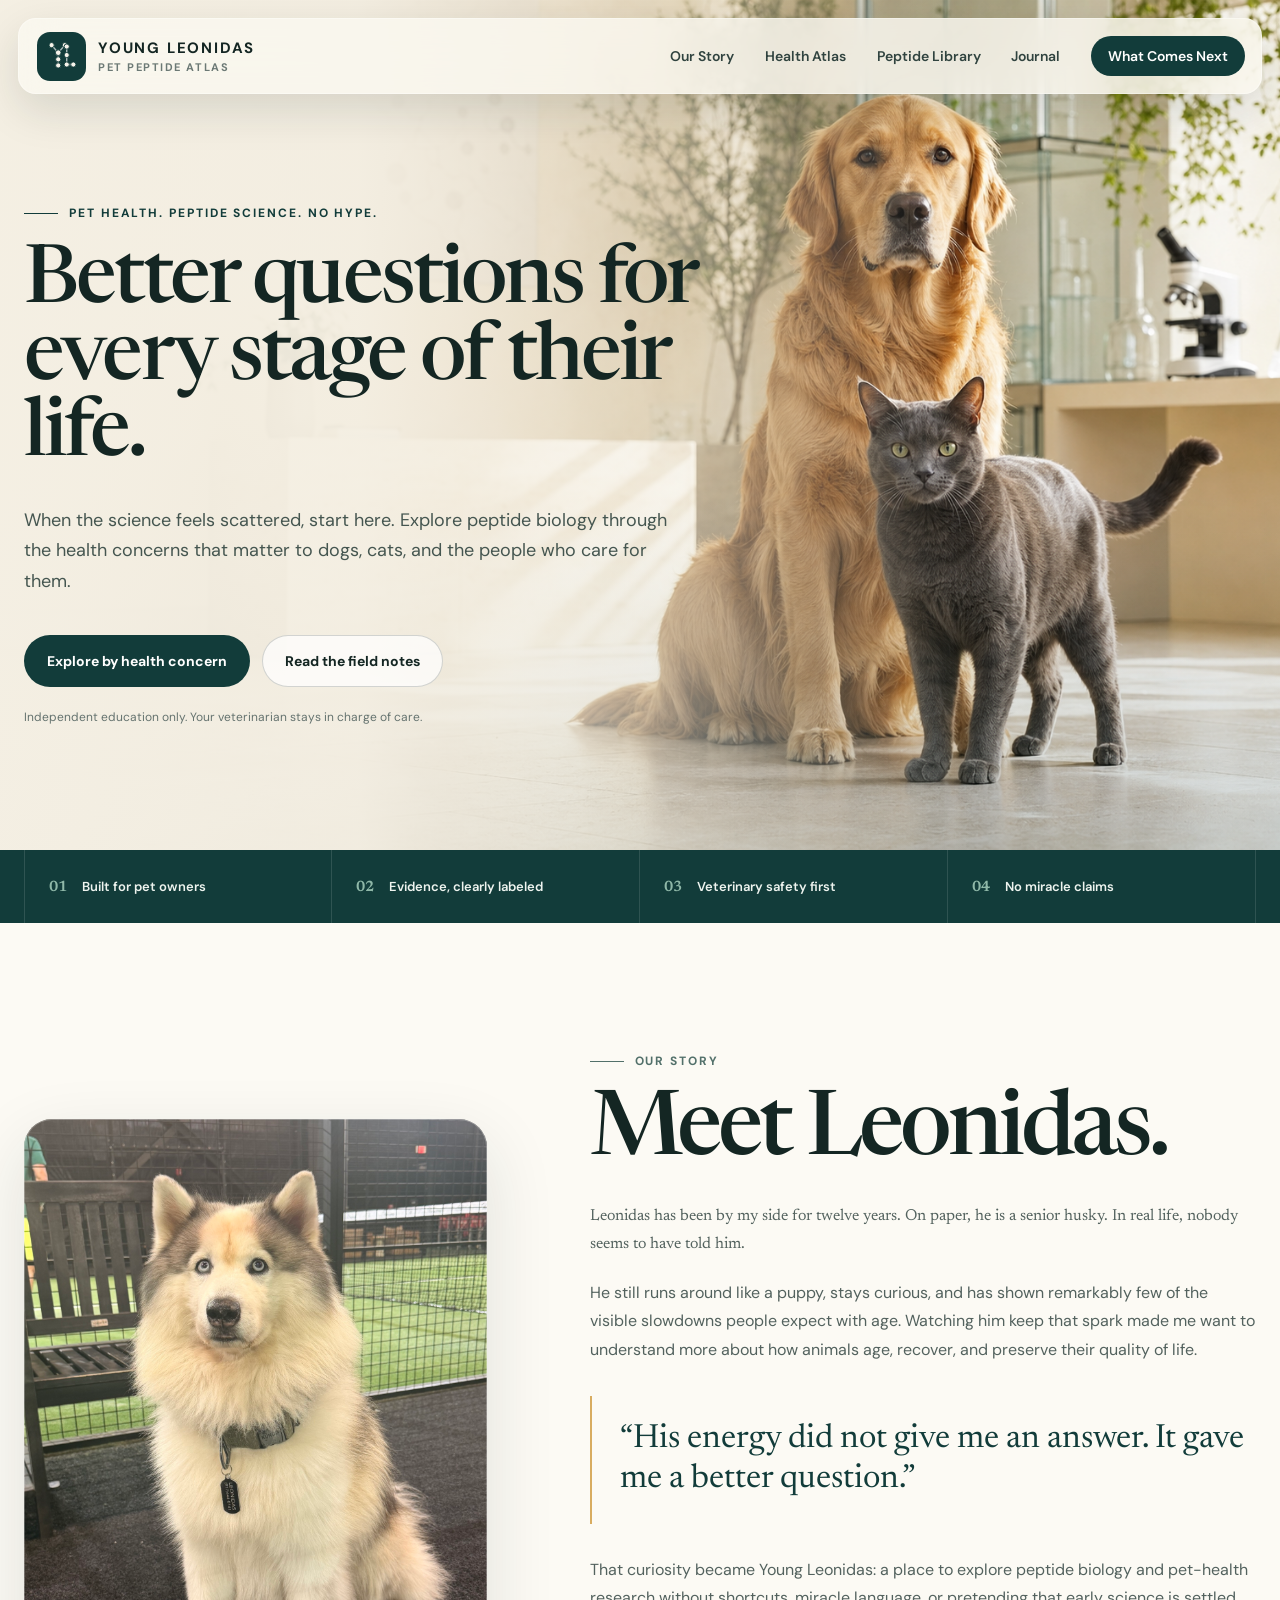
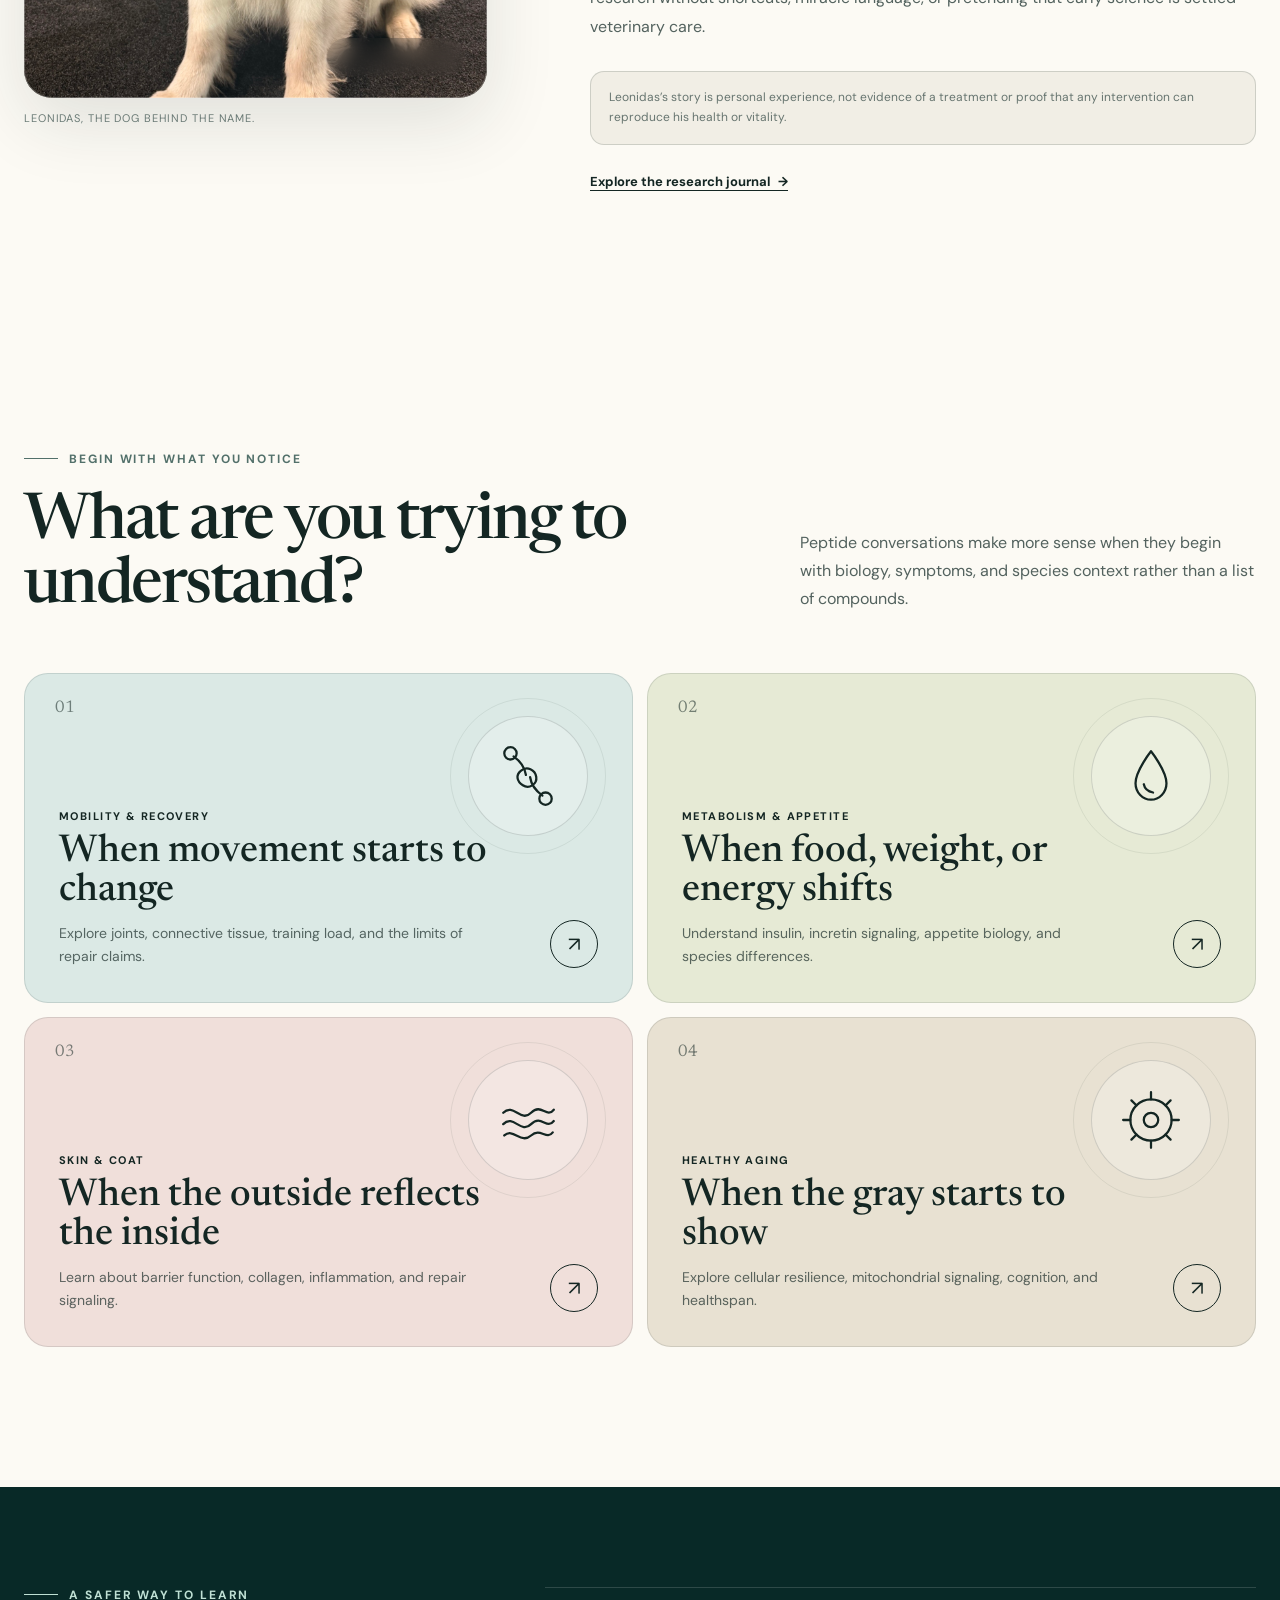
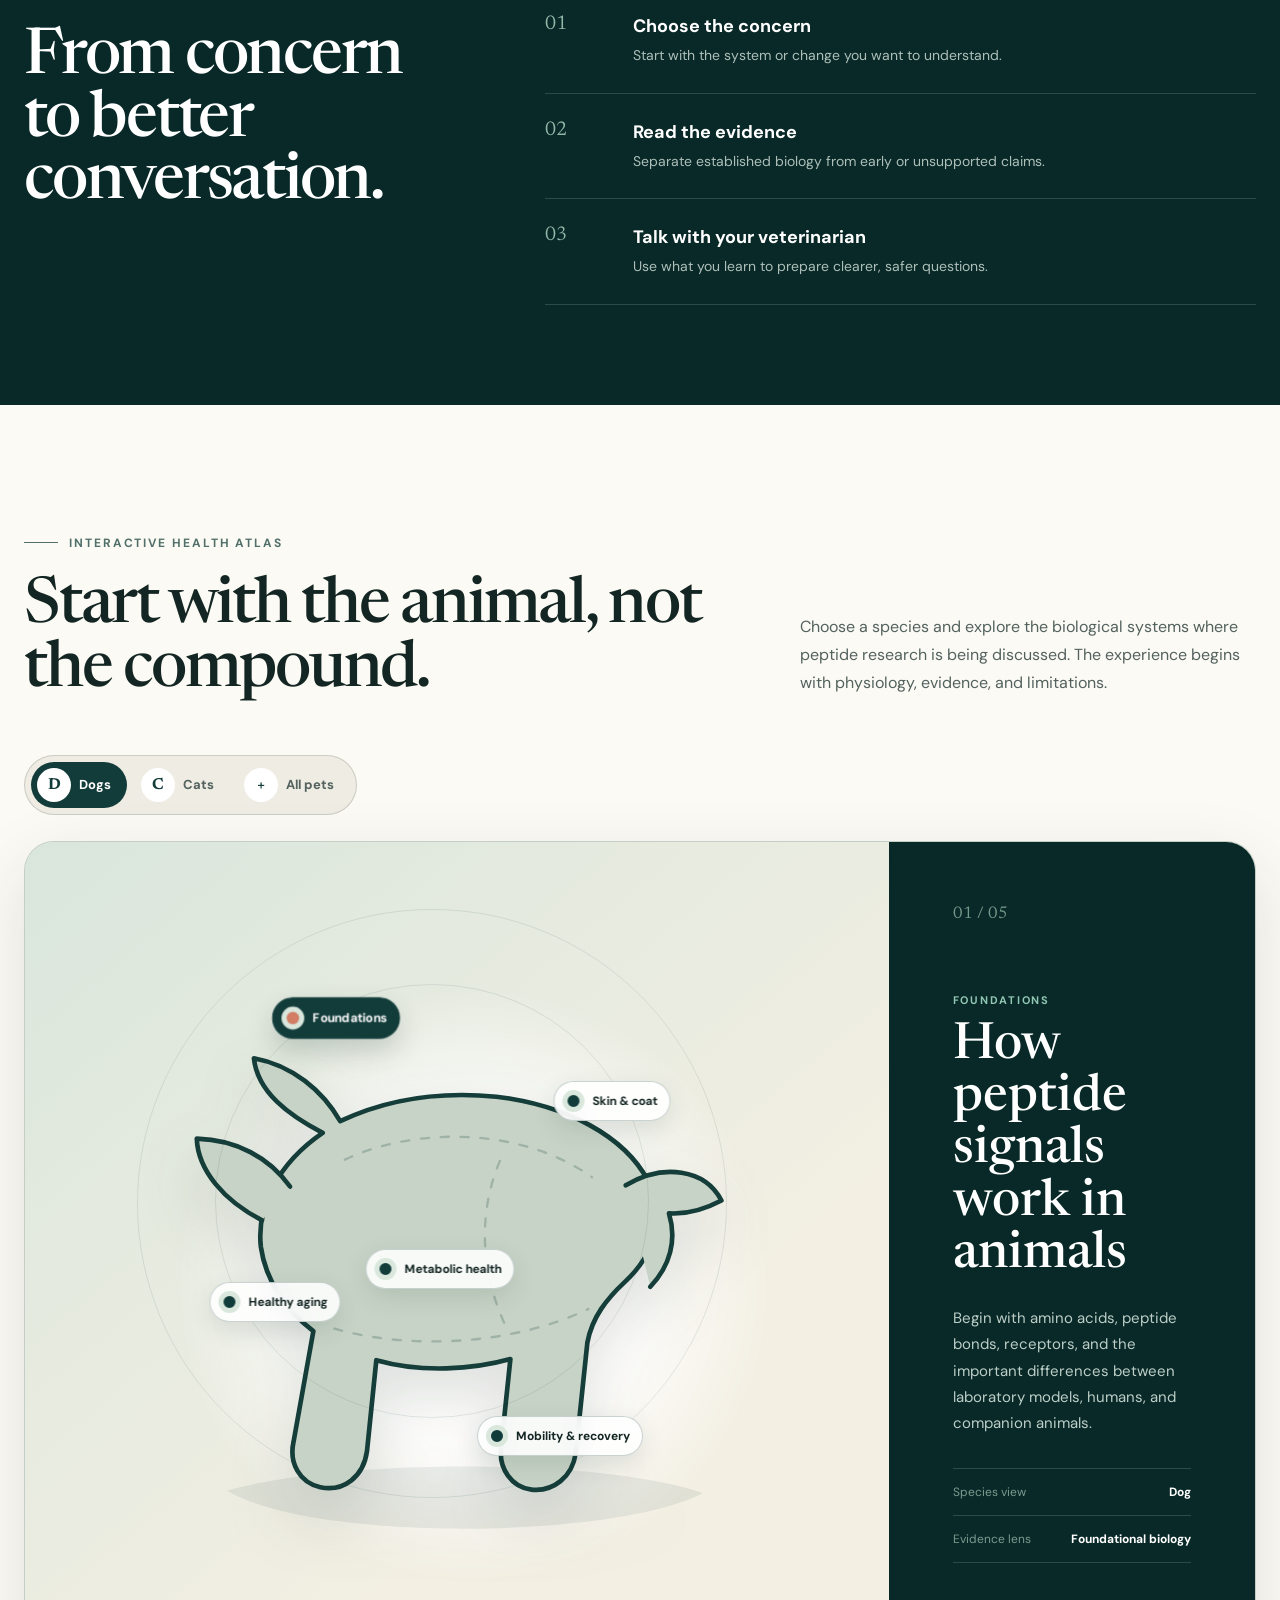
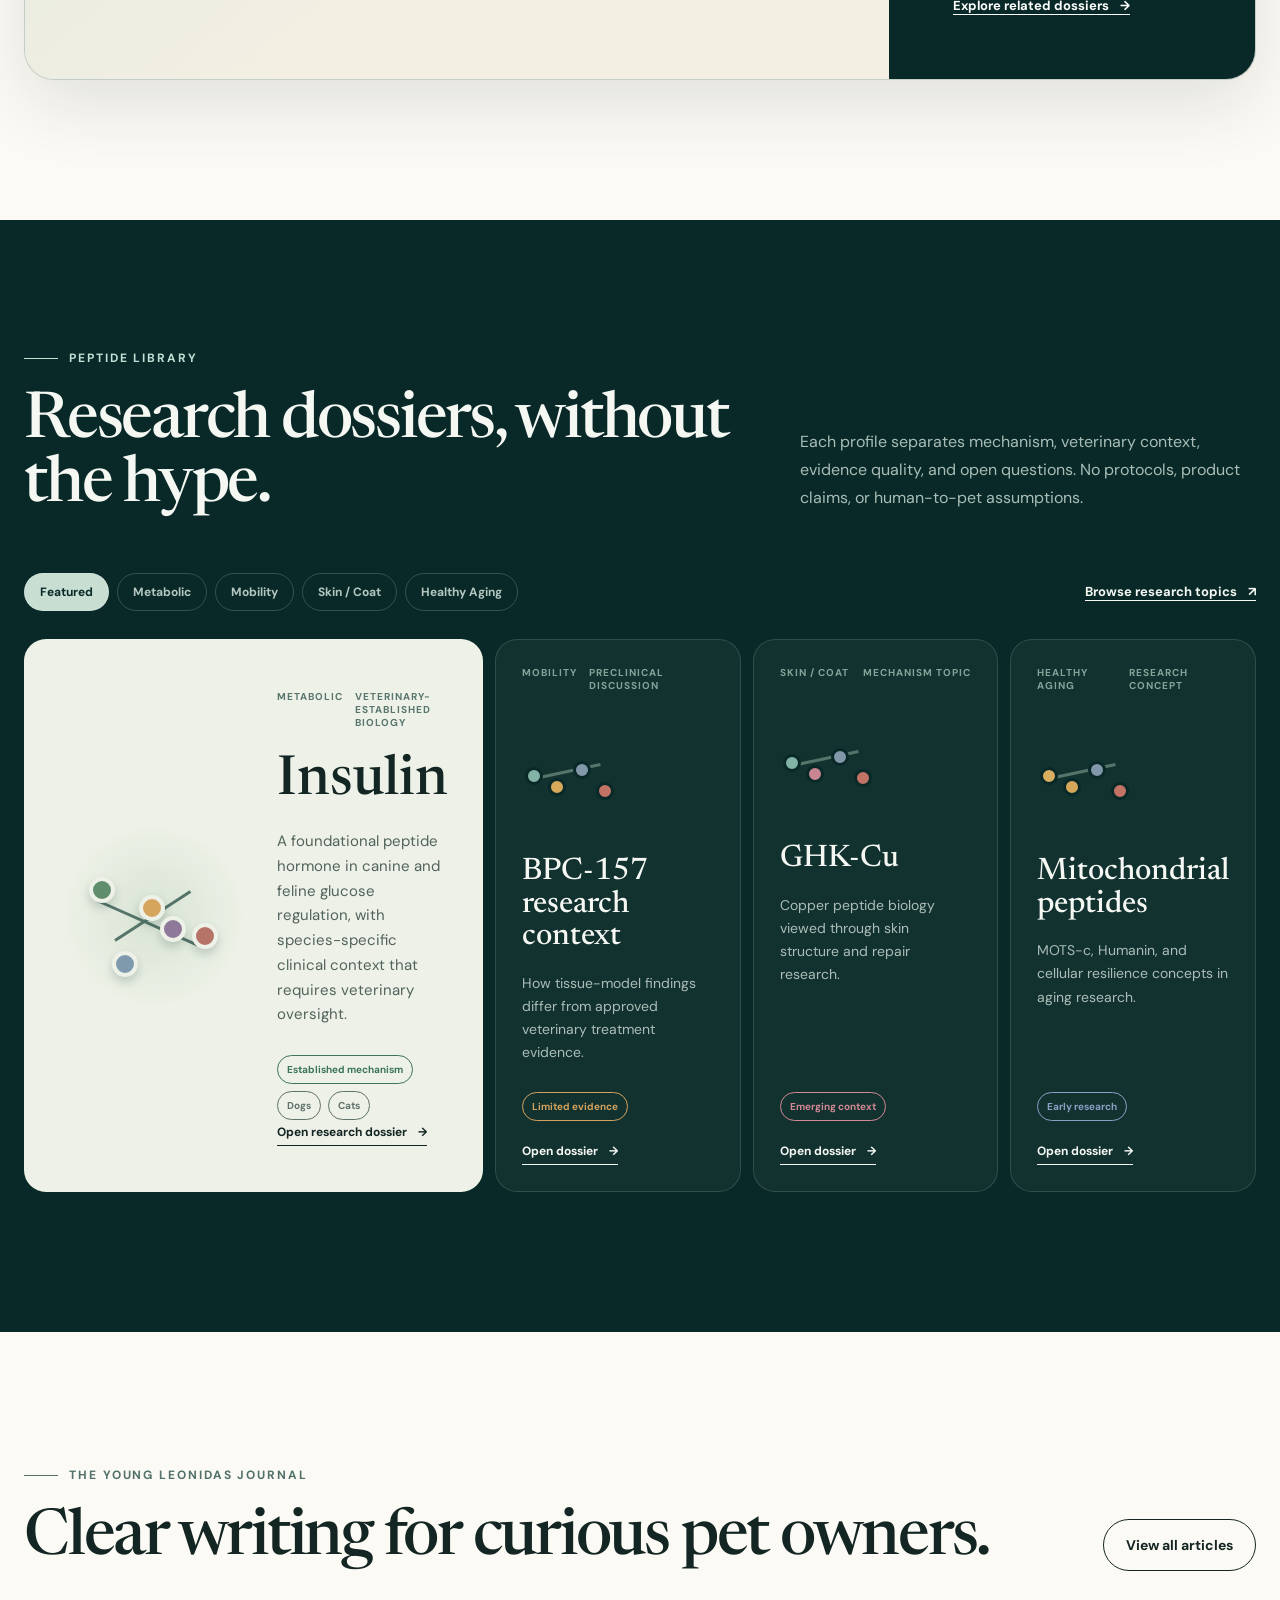
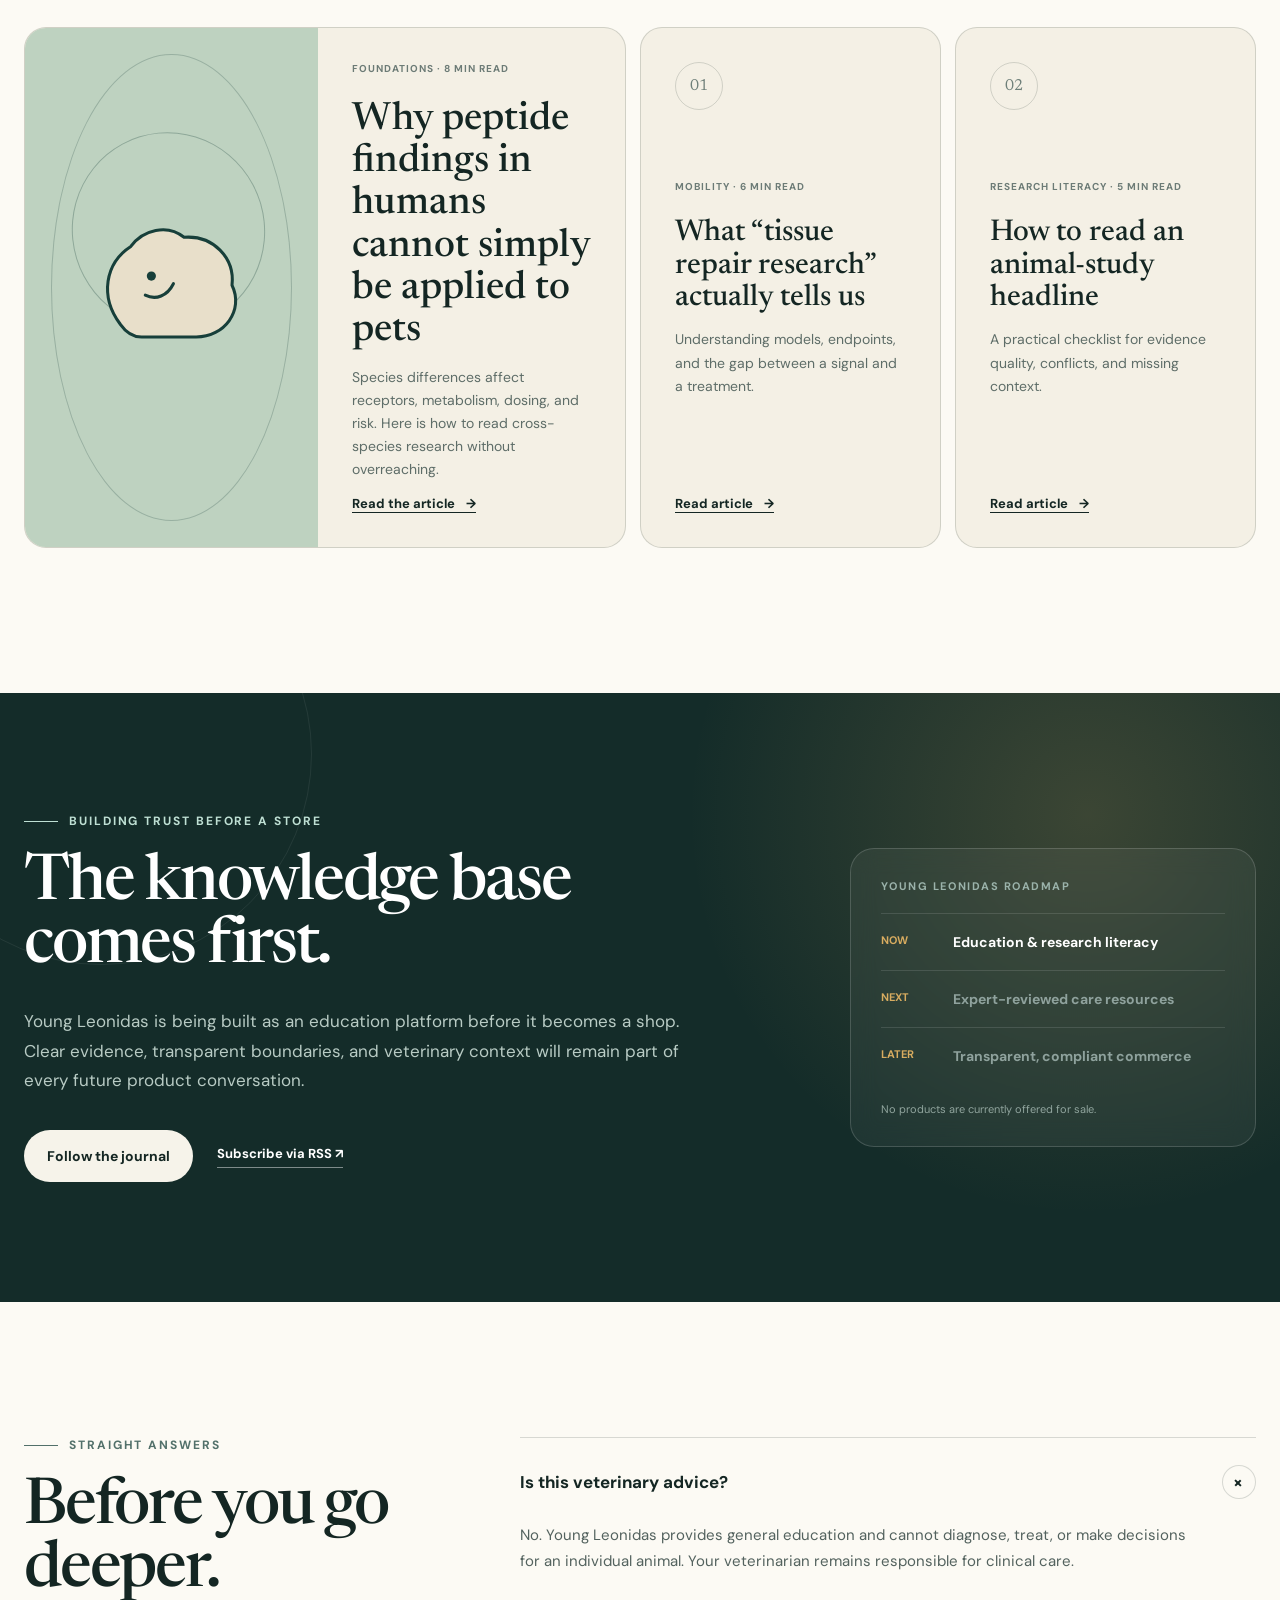
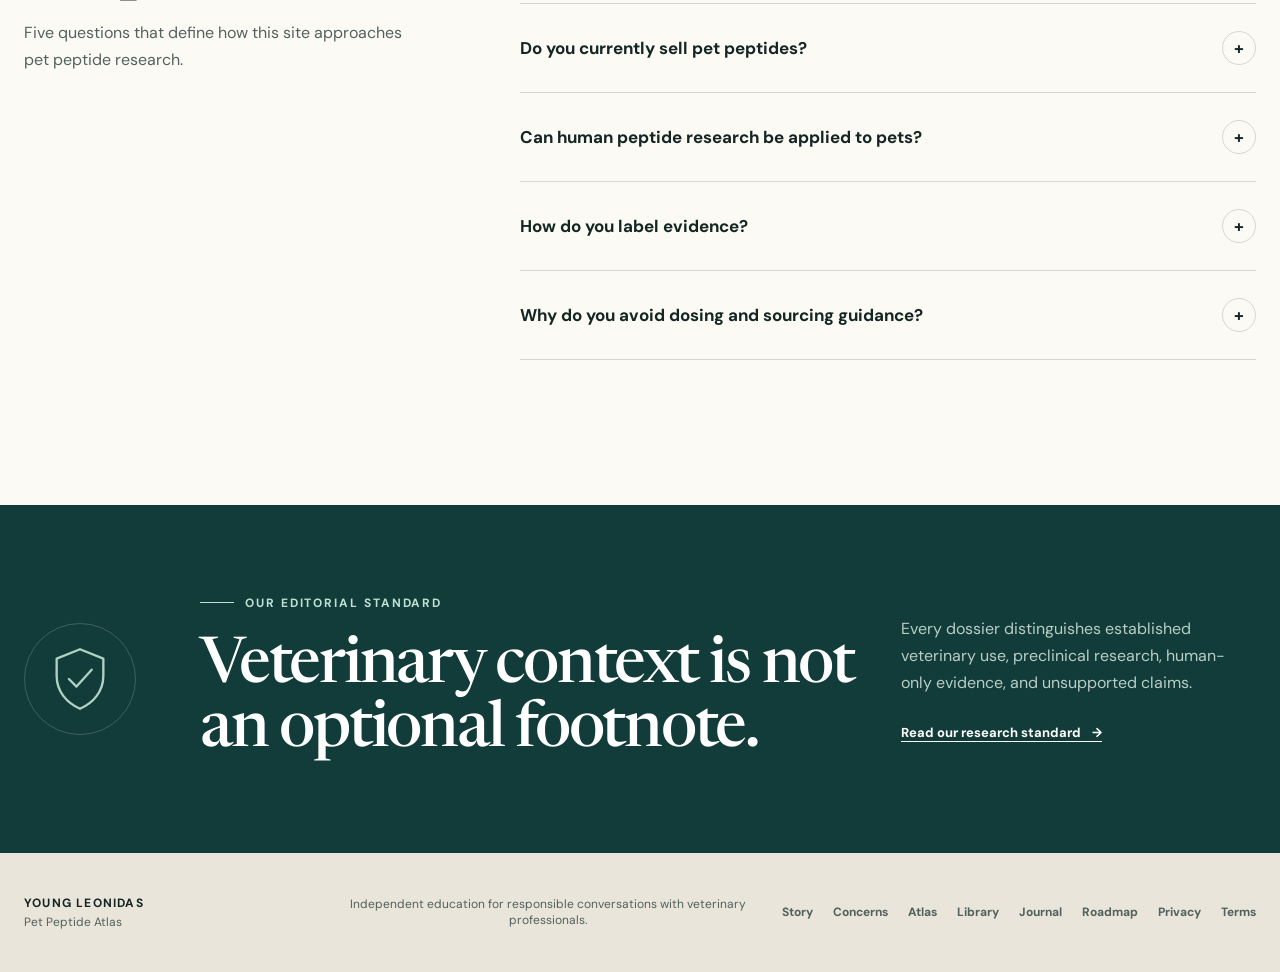
==== commit af33e1ba: "Add Bing site verification" ====
--- a/index.html
+++ b/index.html
@@ -9,6 +9,7 @@
       content="Understand pet peptide research through clear guides to mobility, metabolism, skin health, healthy aging, and veterinary safety."
     />
     <meta name="theme-color" content="#123c3a" />
+    <meta name="msvalidate.01" content="A39157E4E41461FB47315623AE2DF01E" />
     <link rel="canonical" href="https://youngleonidas.com/" />
     <meta property="og:title" content="Better questions for every stage of your pet's life" />
     <meta property="og:description" content="Pet-first peptide education for thoughtful dog and cat owners." />
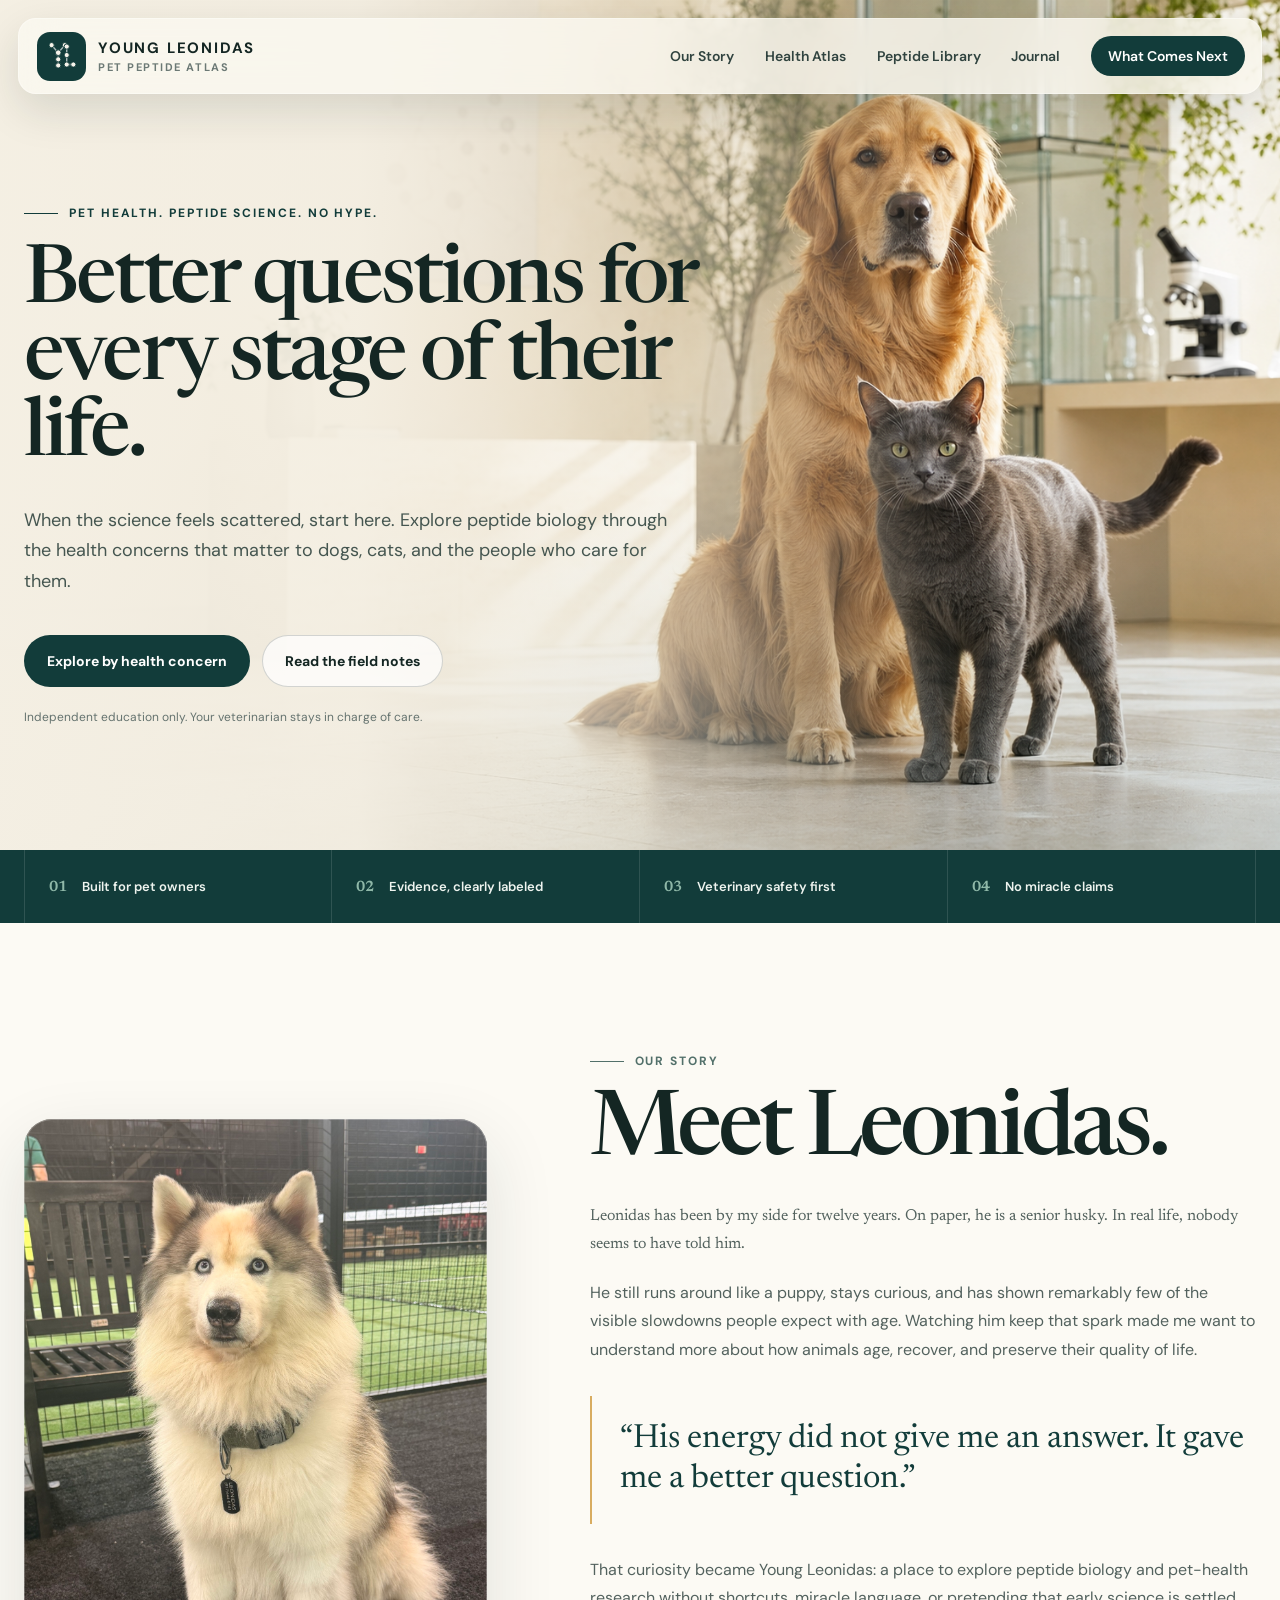
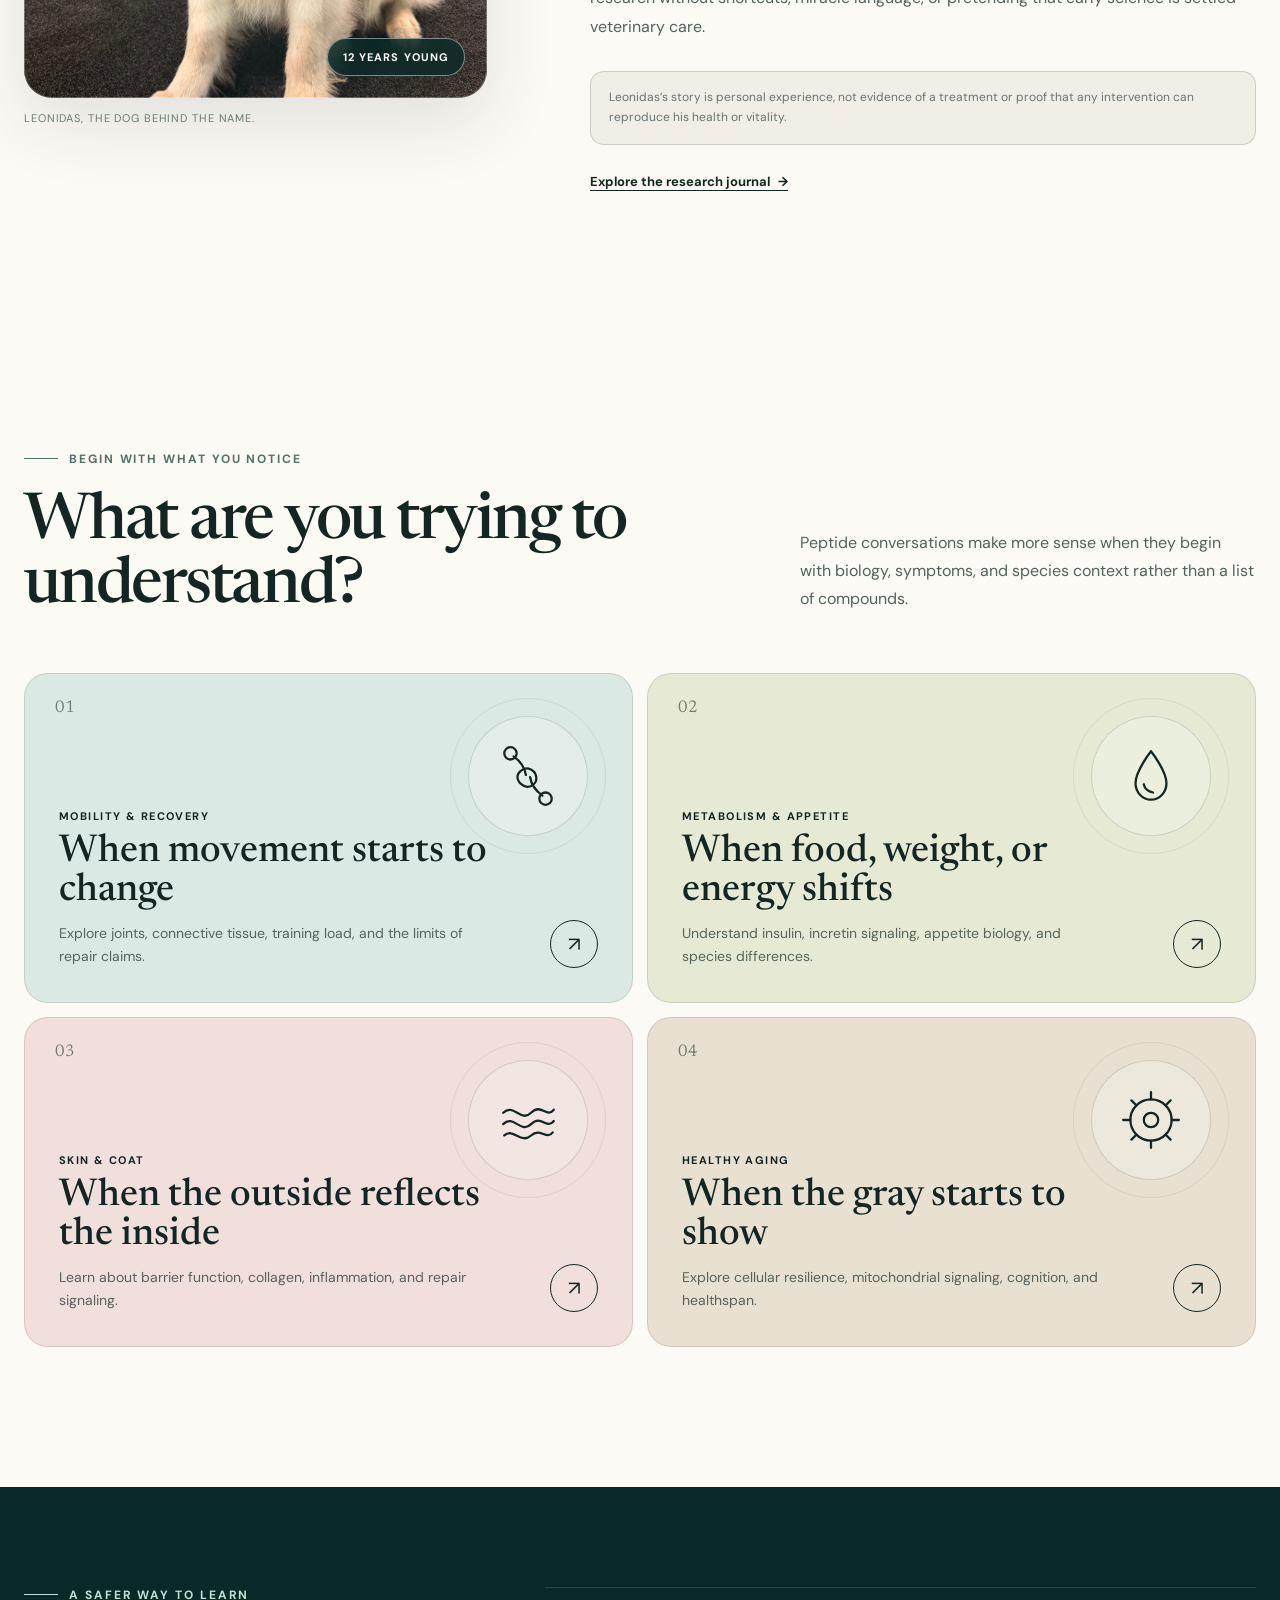
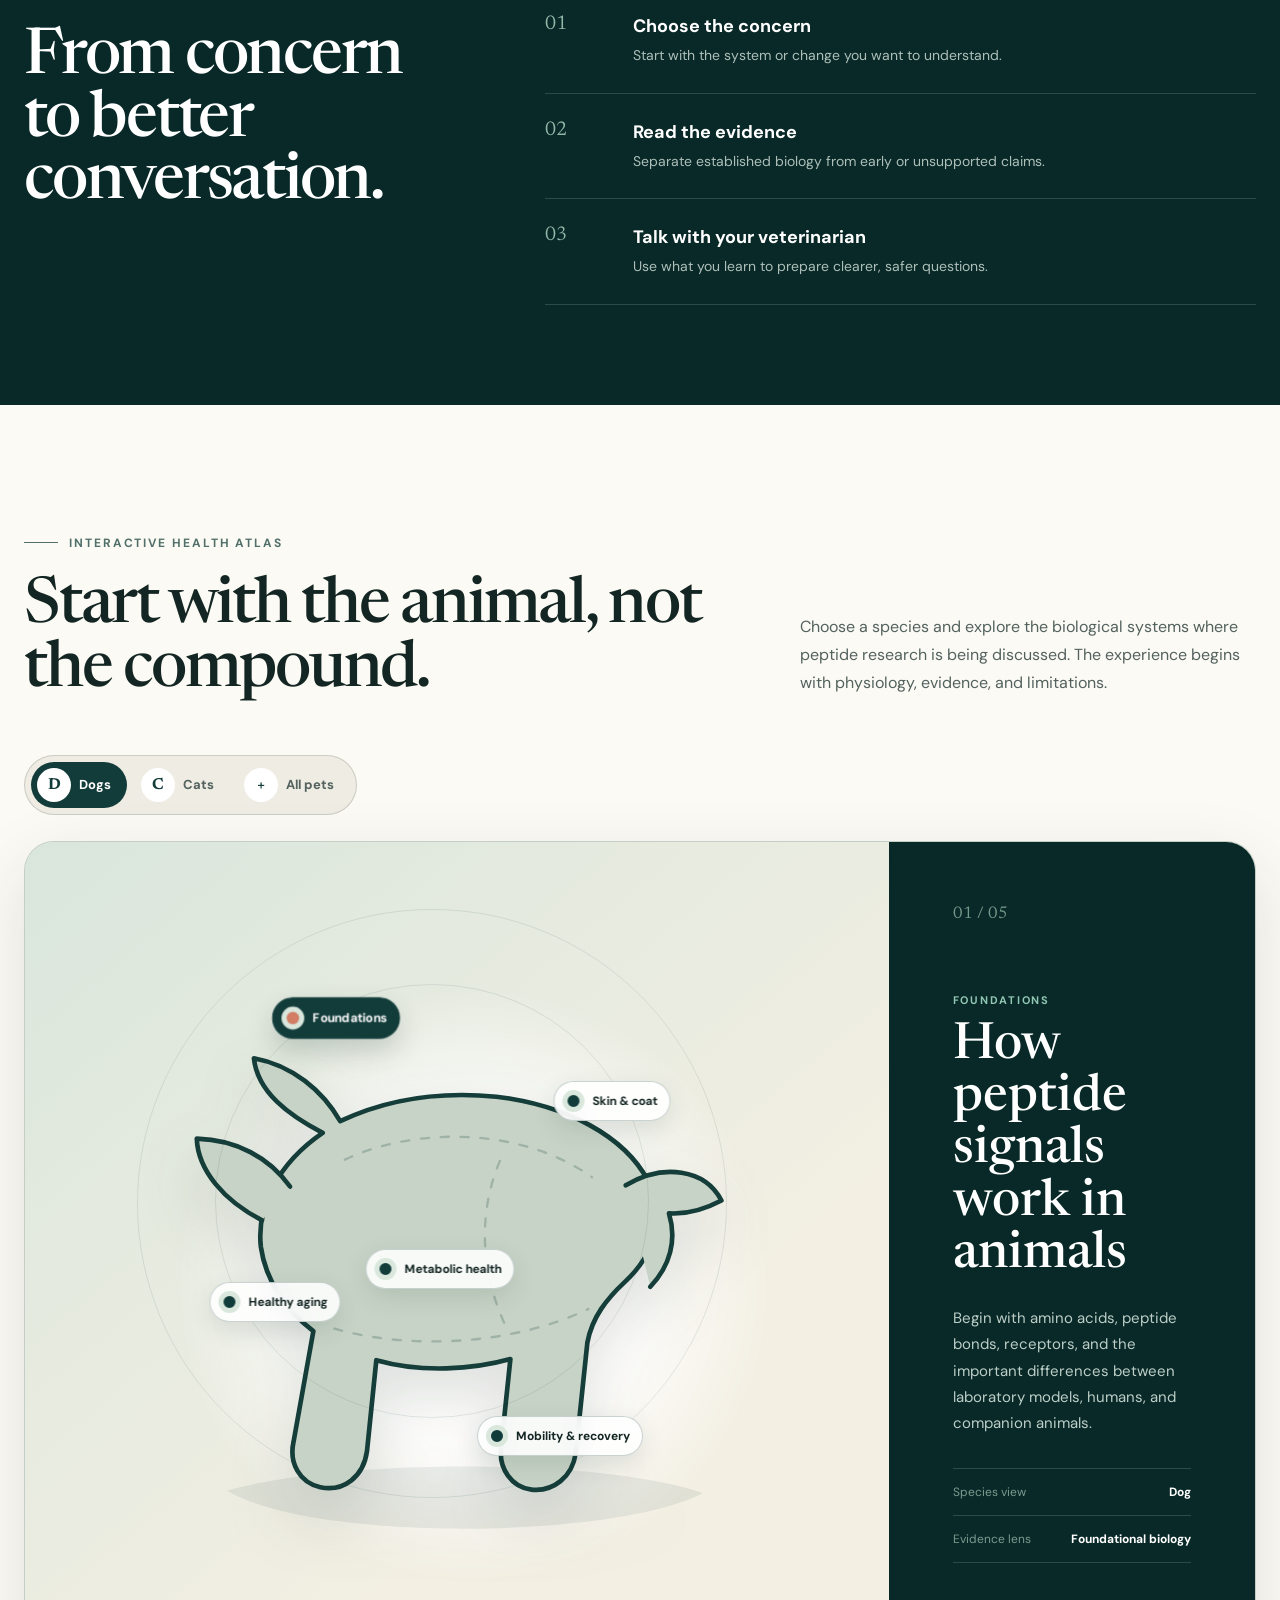
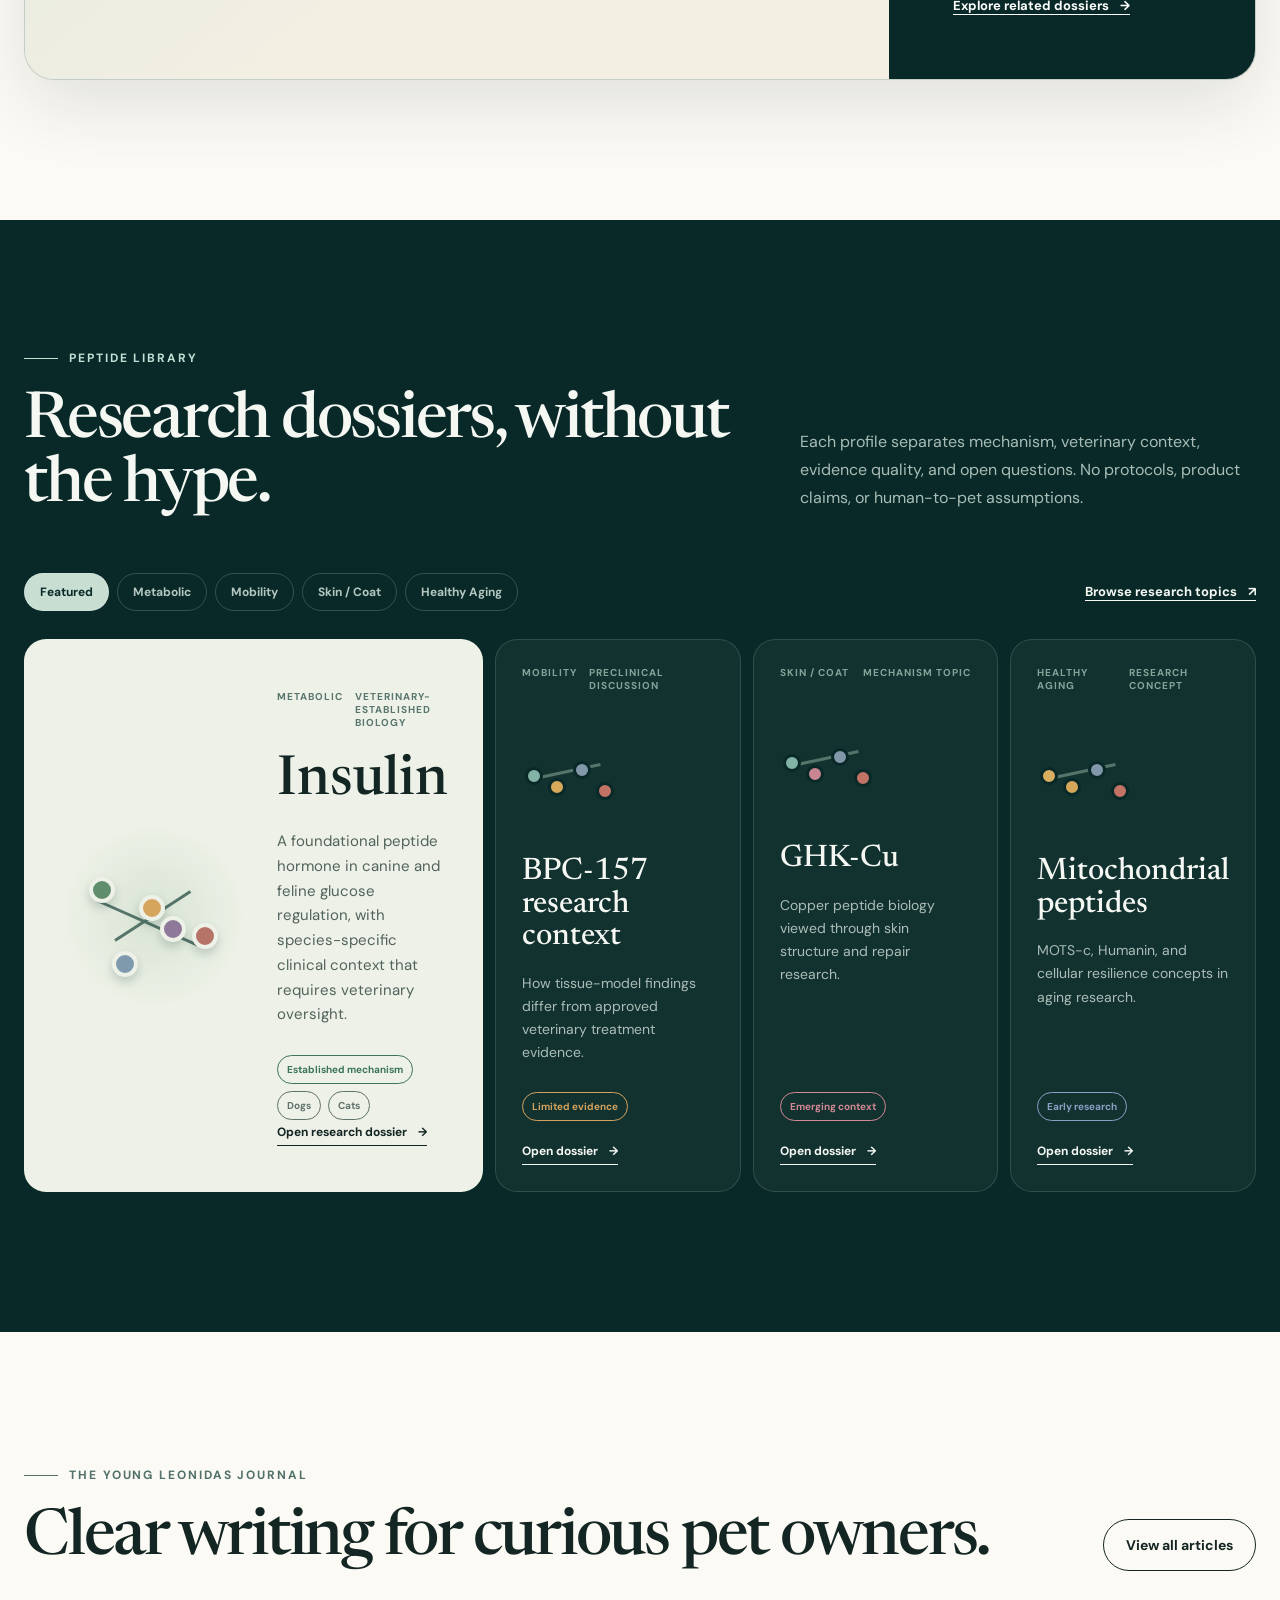
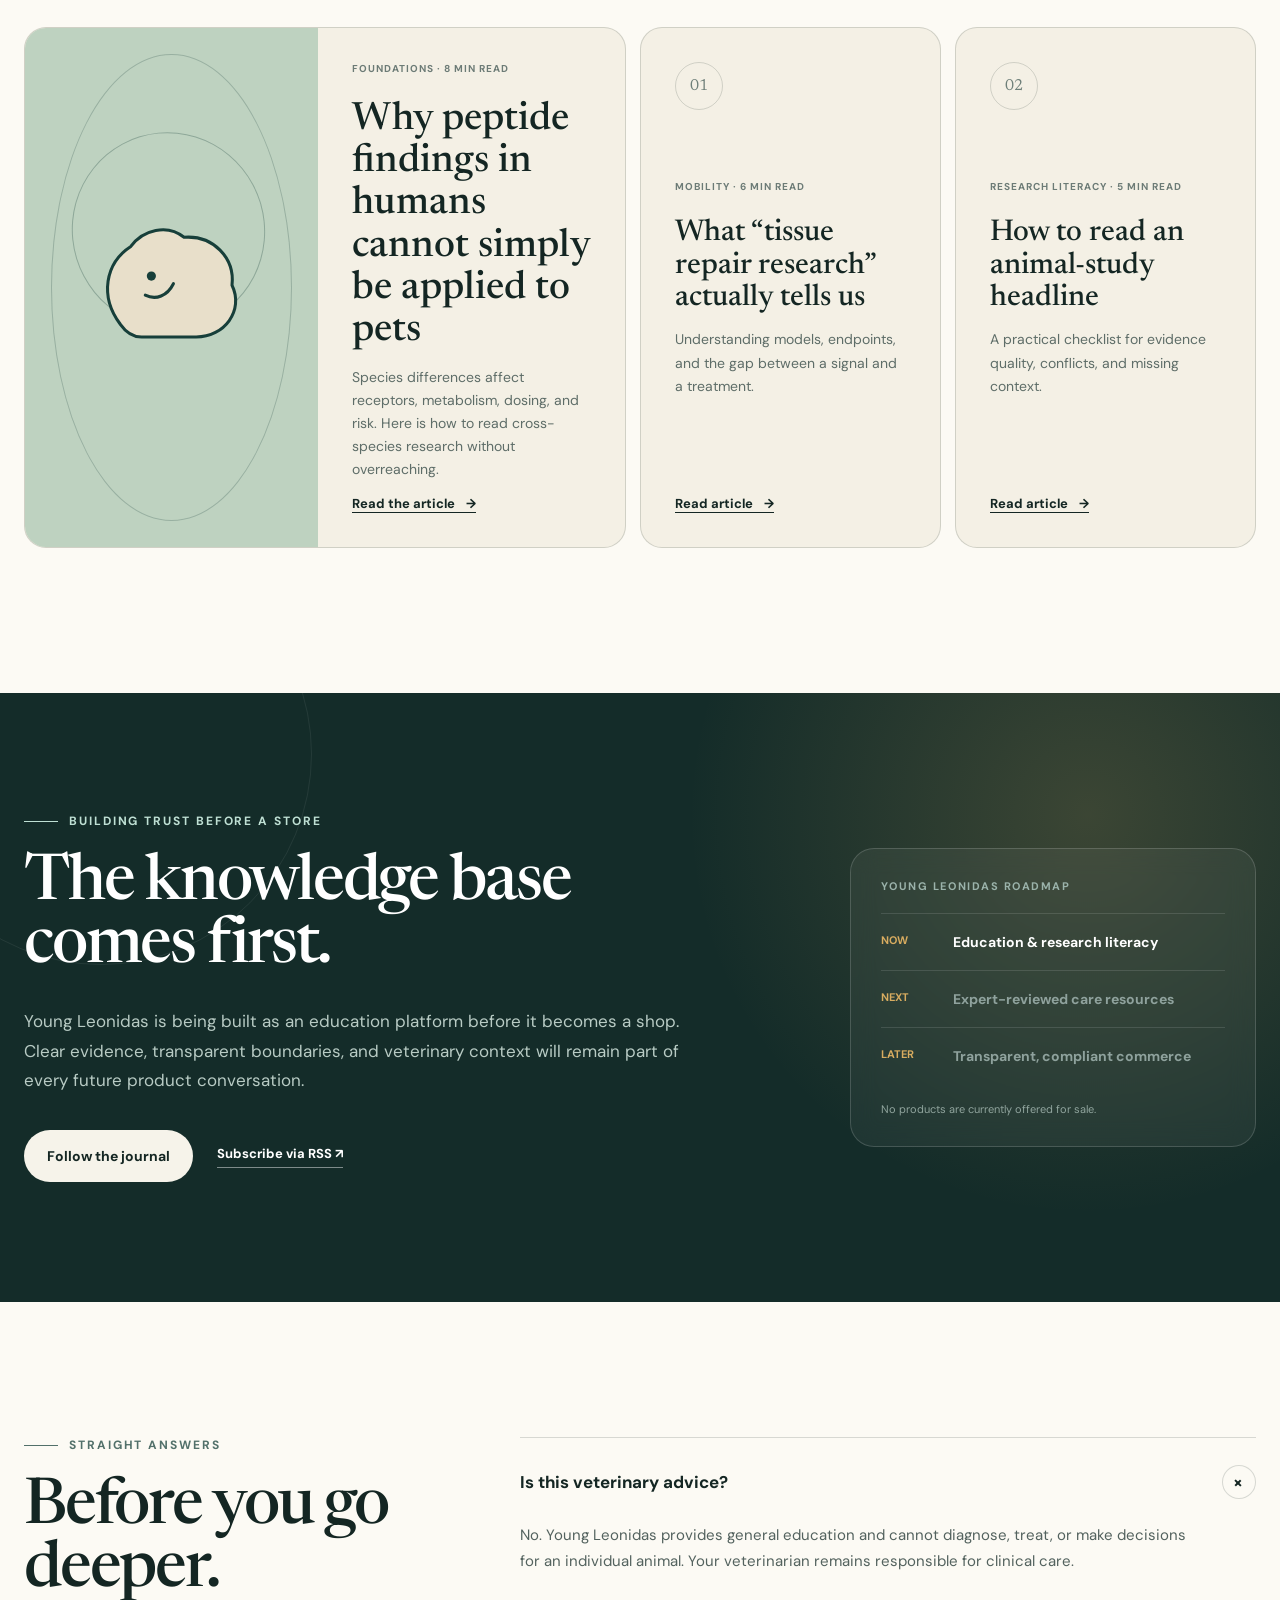
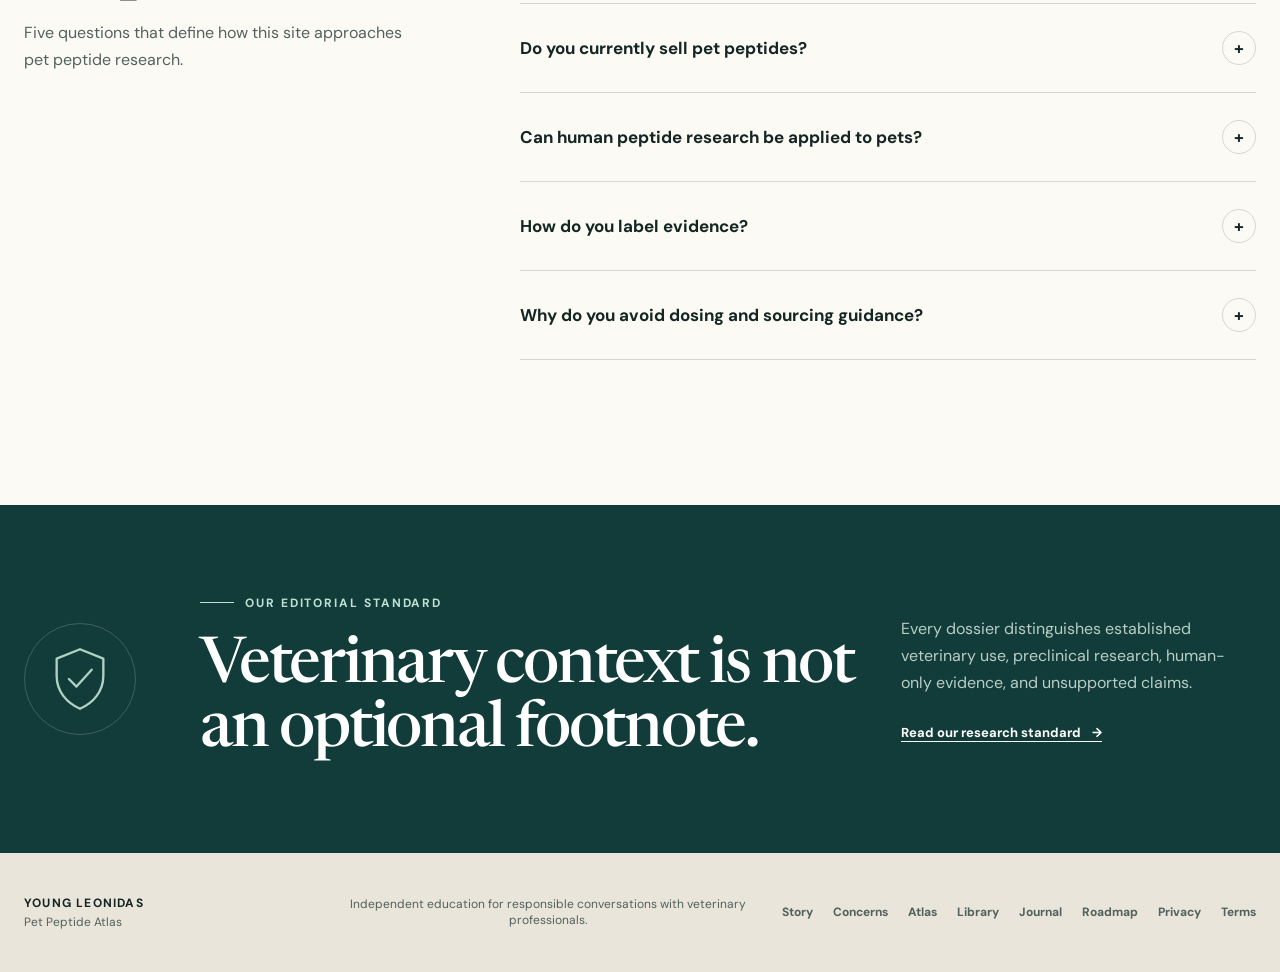
==== commit 0875069d: "Improve internal SEO and document link opportunities" ====
--- a/index.html
+++ b/index.html
@@ -3,7 +3,7 @@
   <head>
     <meta charset="UTF-8" />
     <meta name="viewport" content="width=device-width, initial-scale=1.0" />
-    <title>Pet Peptide Education for Dogs &amp; Cats | Young Leonidas</title>
+    <title>Pet Peptide Guide for Dogs &amp; Cats (2026) | Young Leonidas</title>
     <meta
       name="description"
       content="Understand pet peptide research through clear guides to mobility, metabolism, skin health, healthy aging, and veterinary safety."
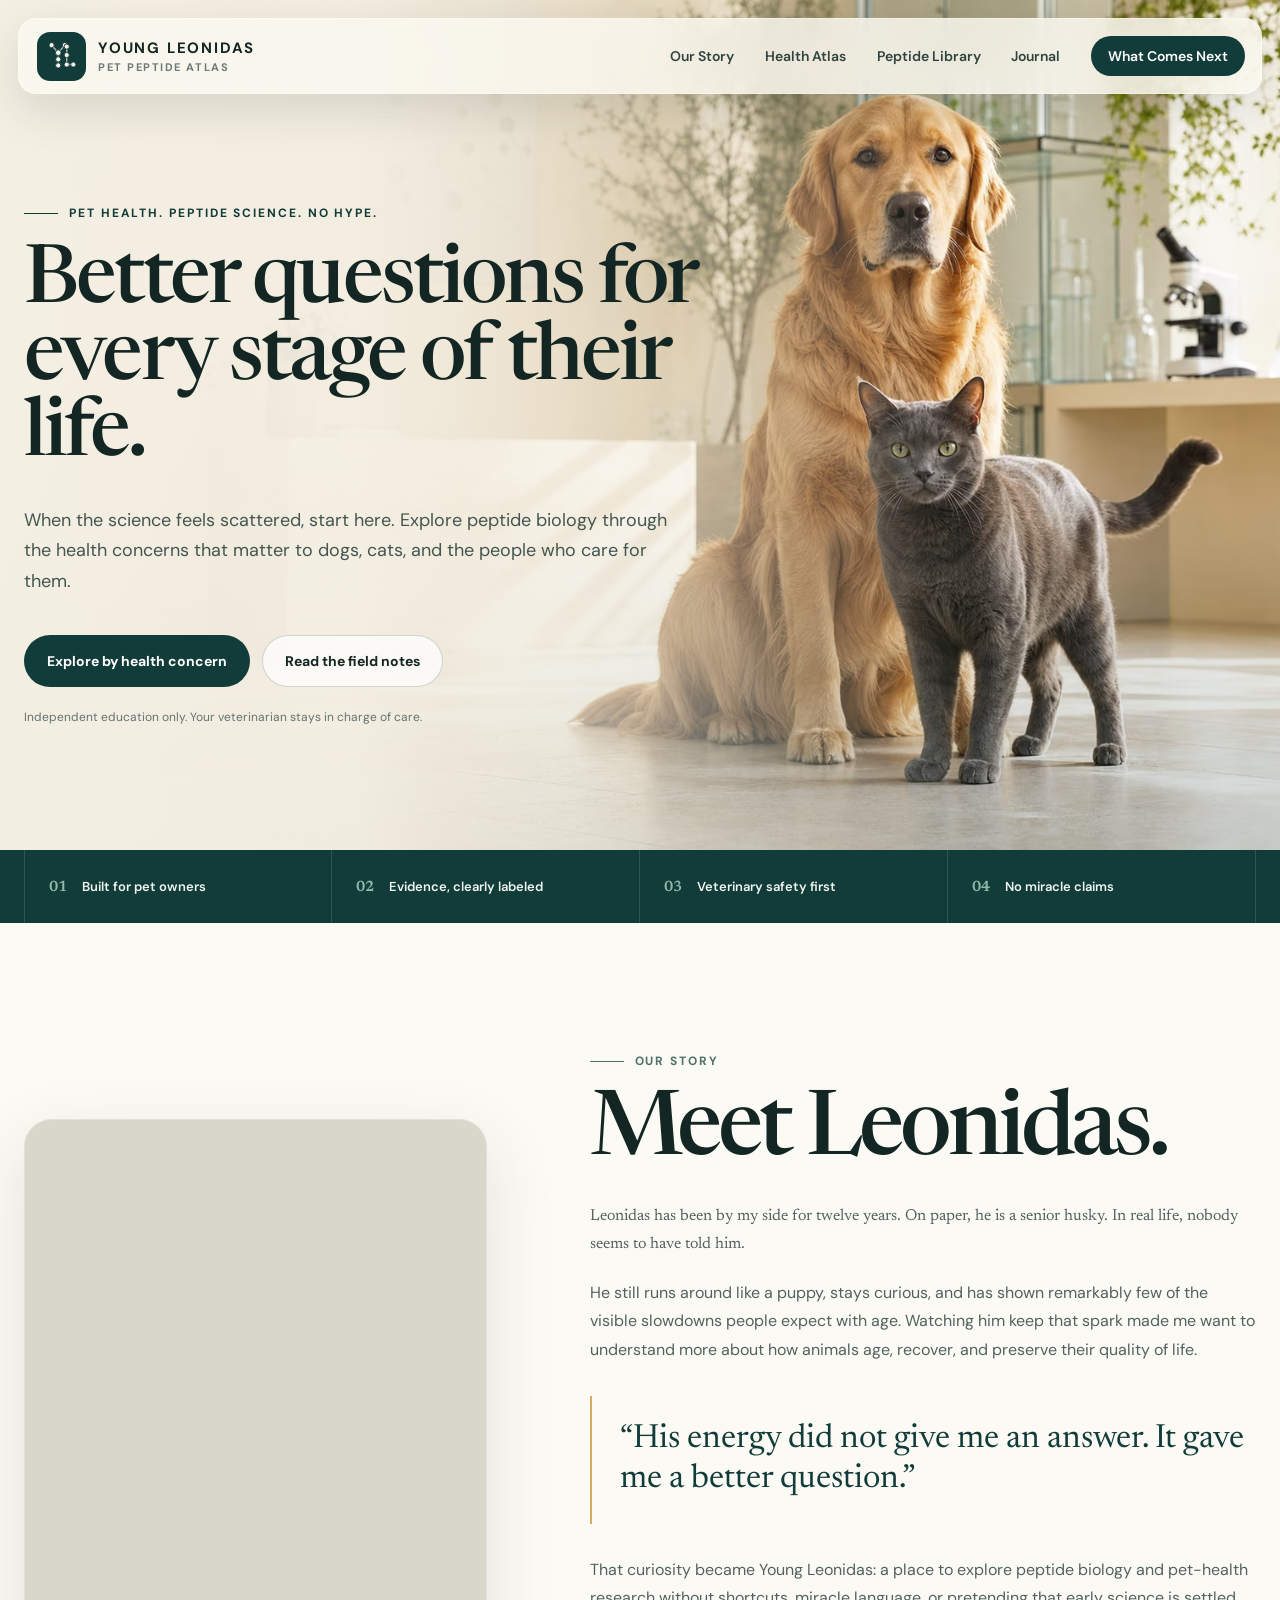
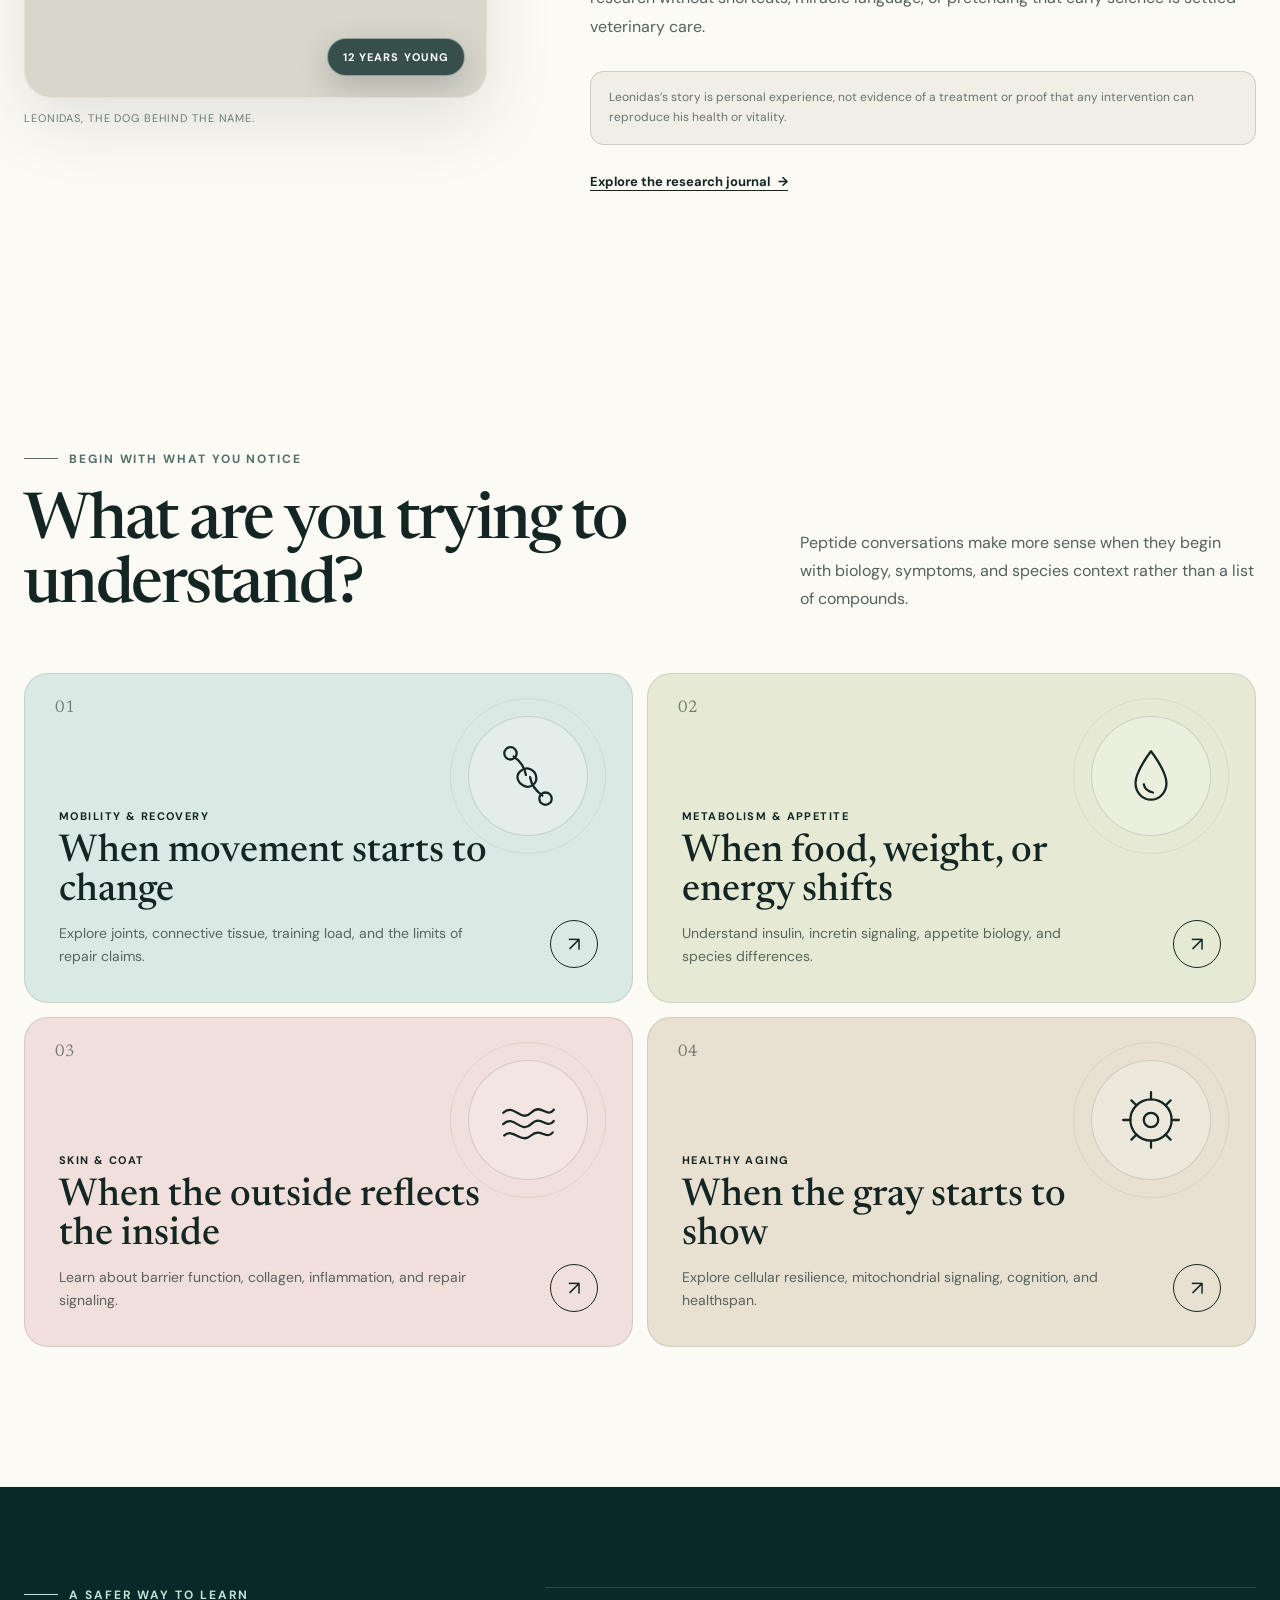
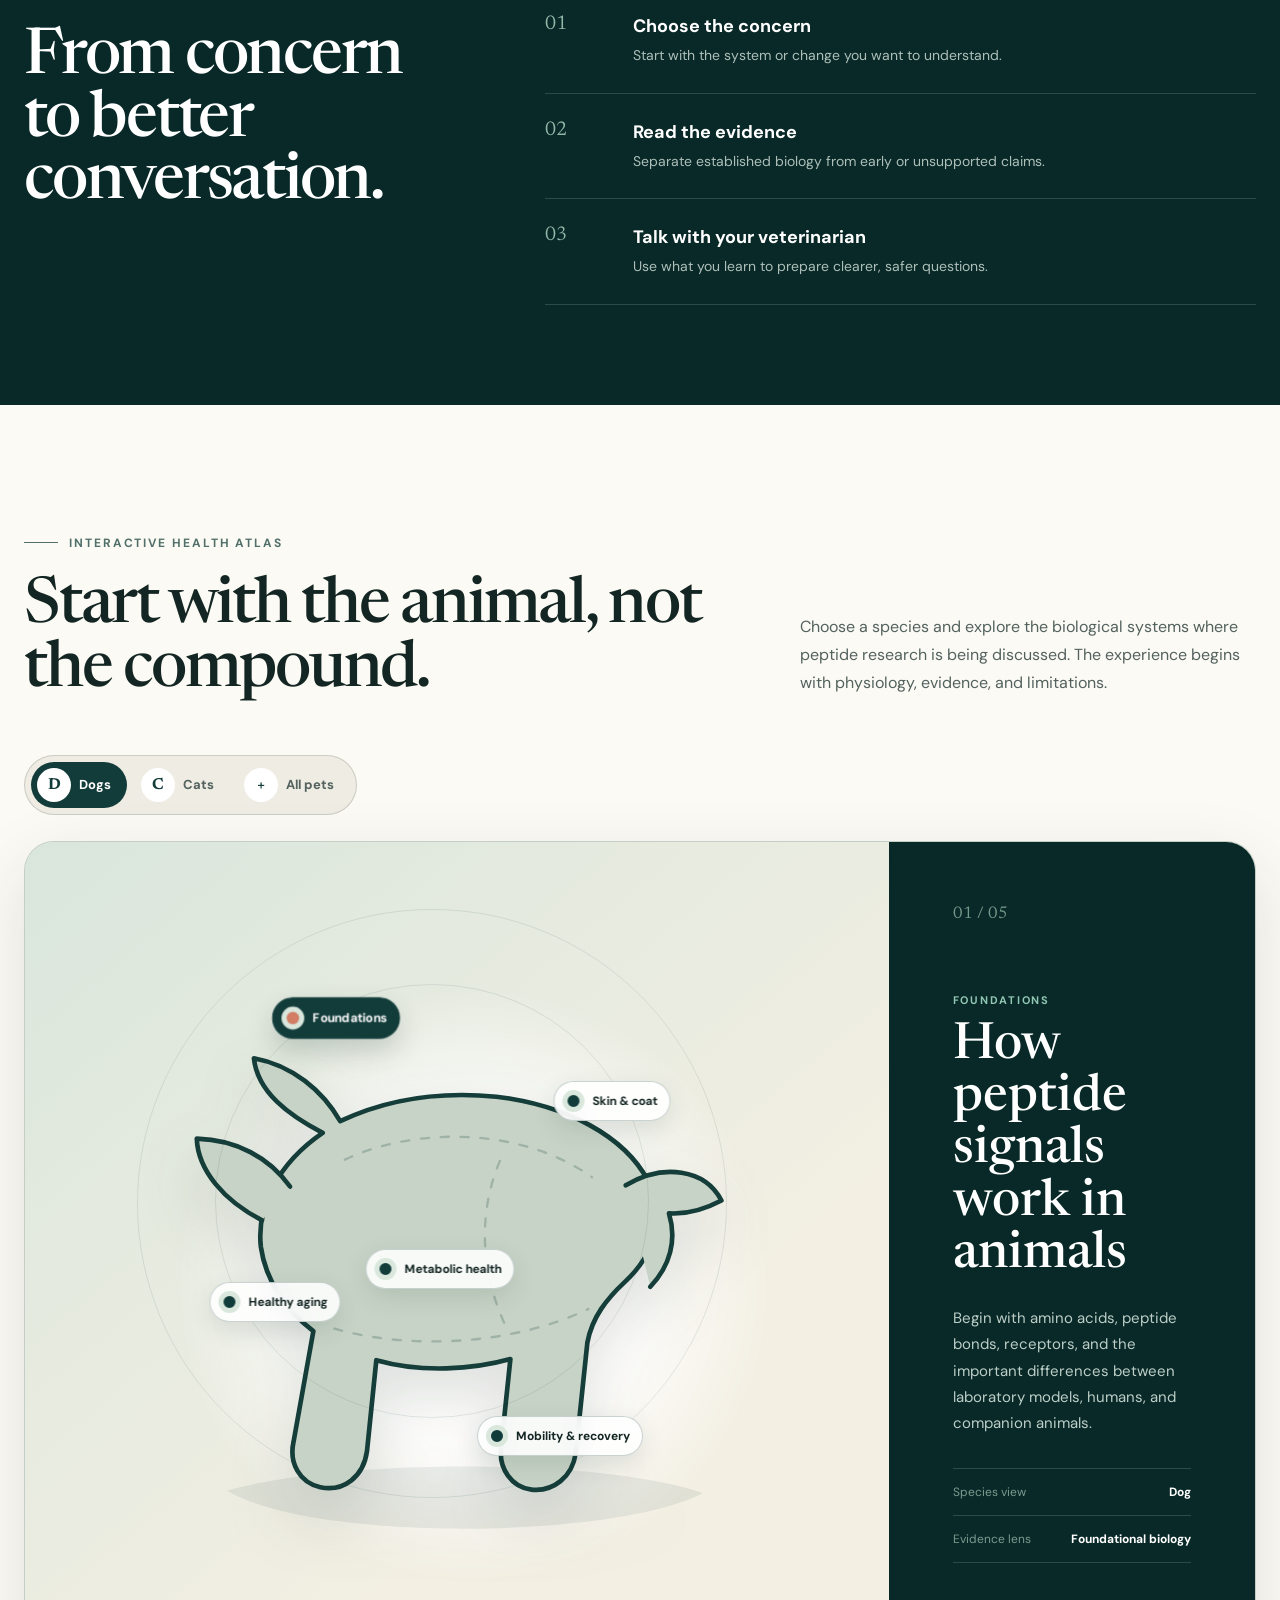
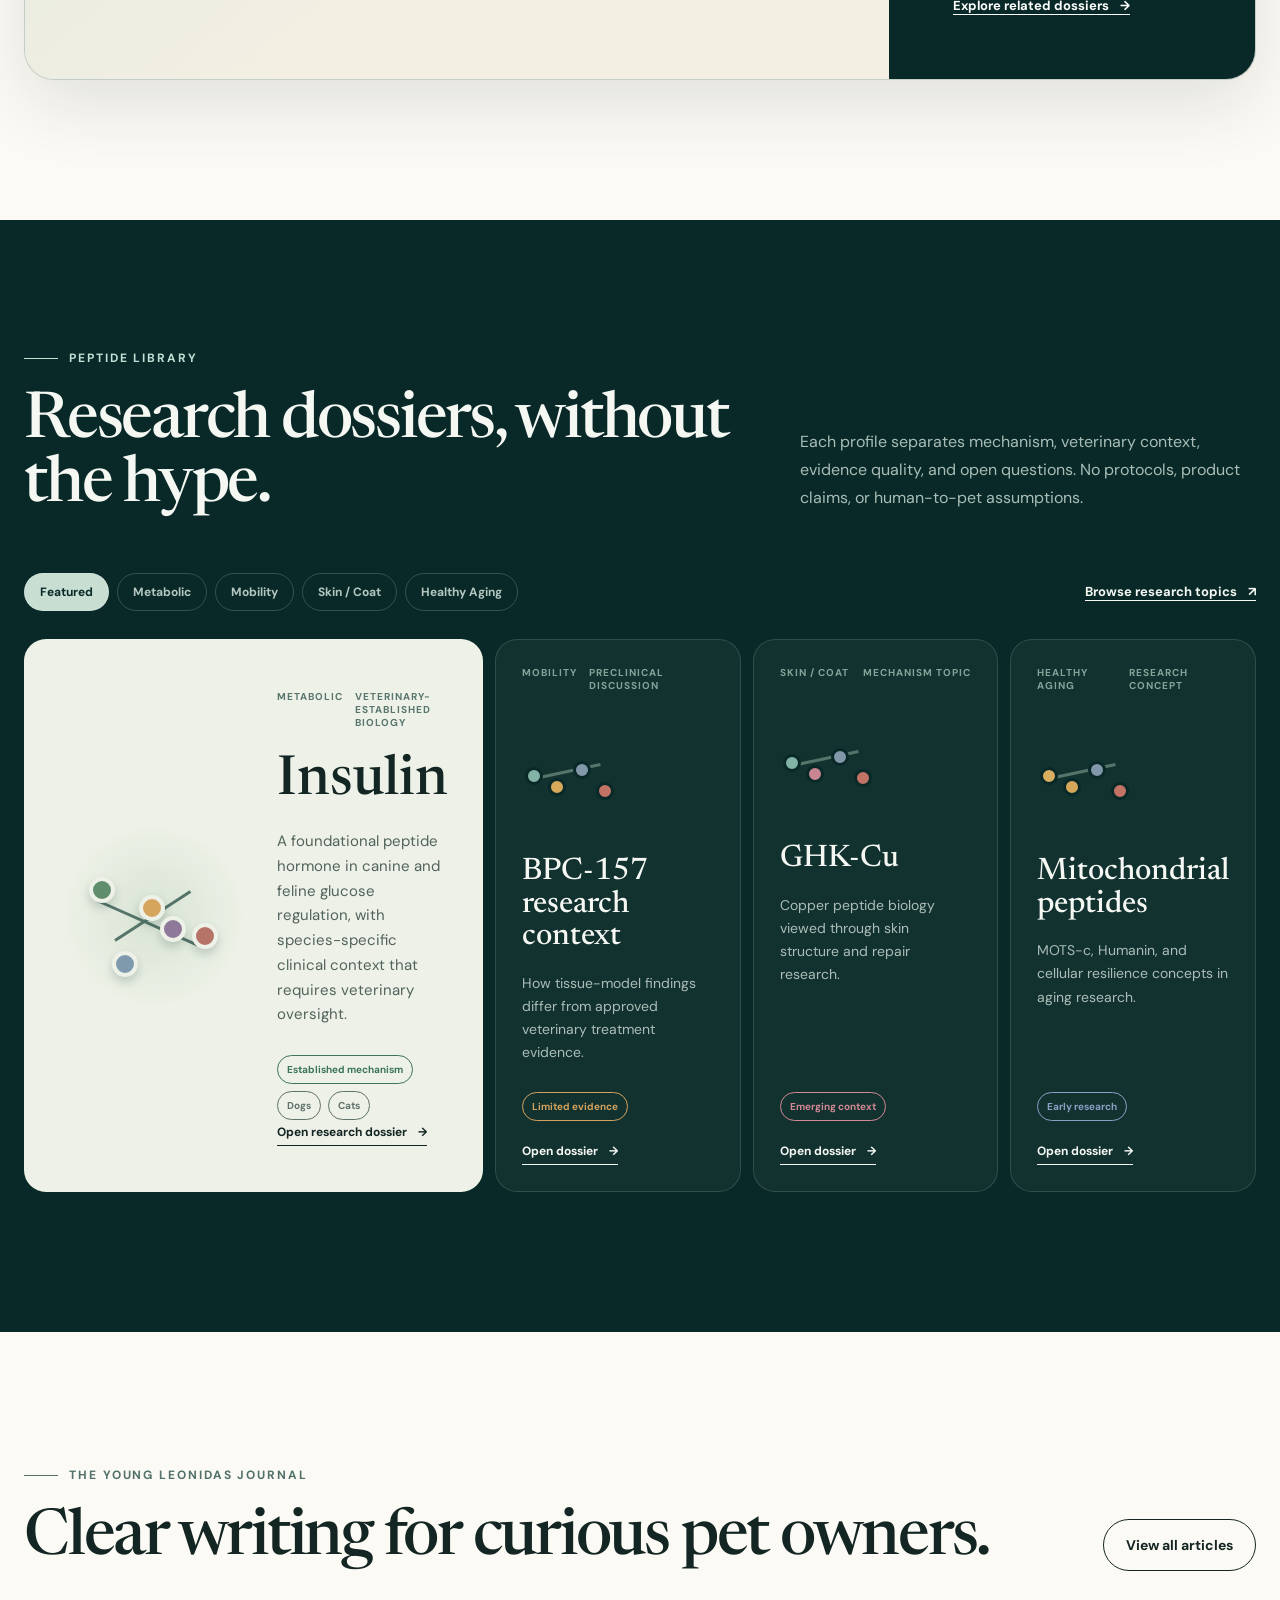
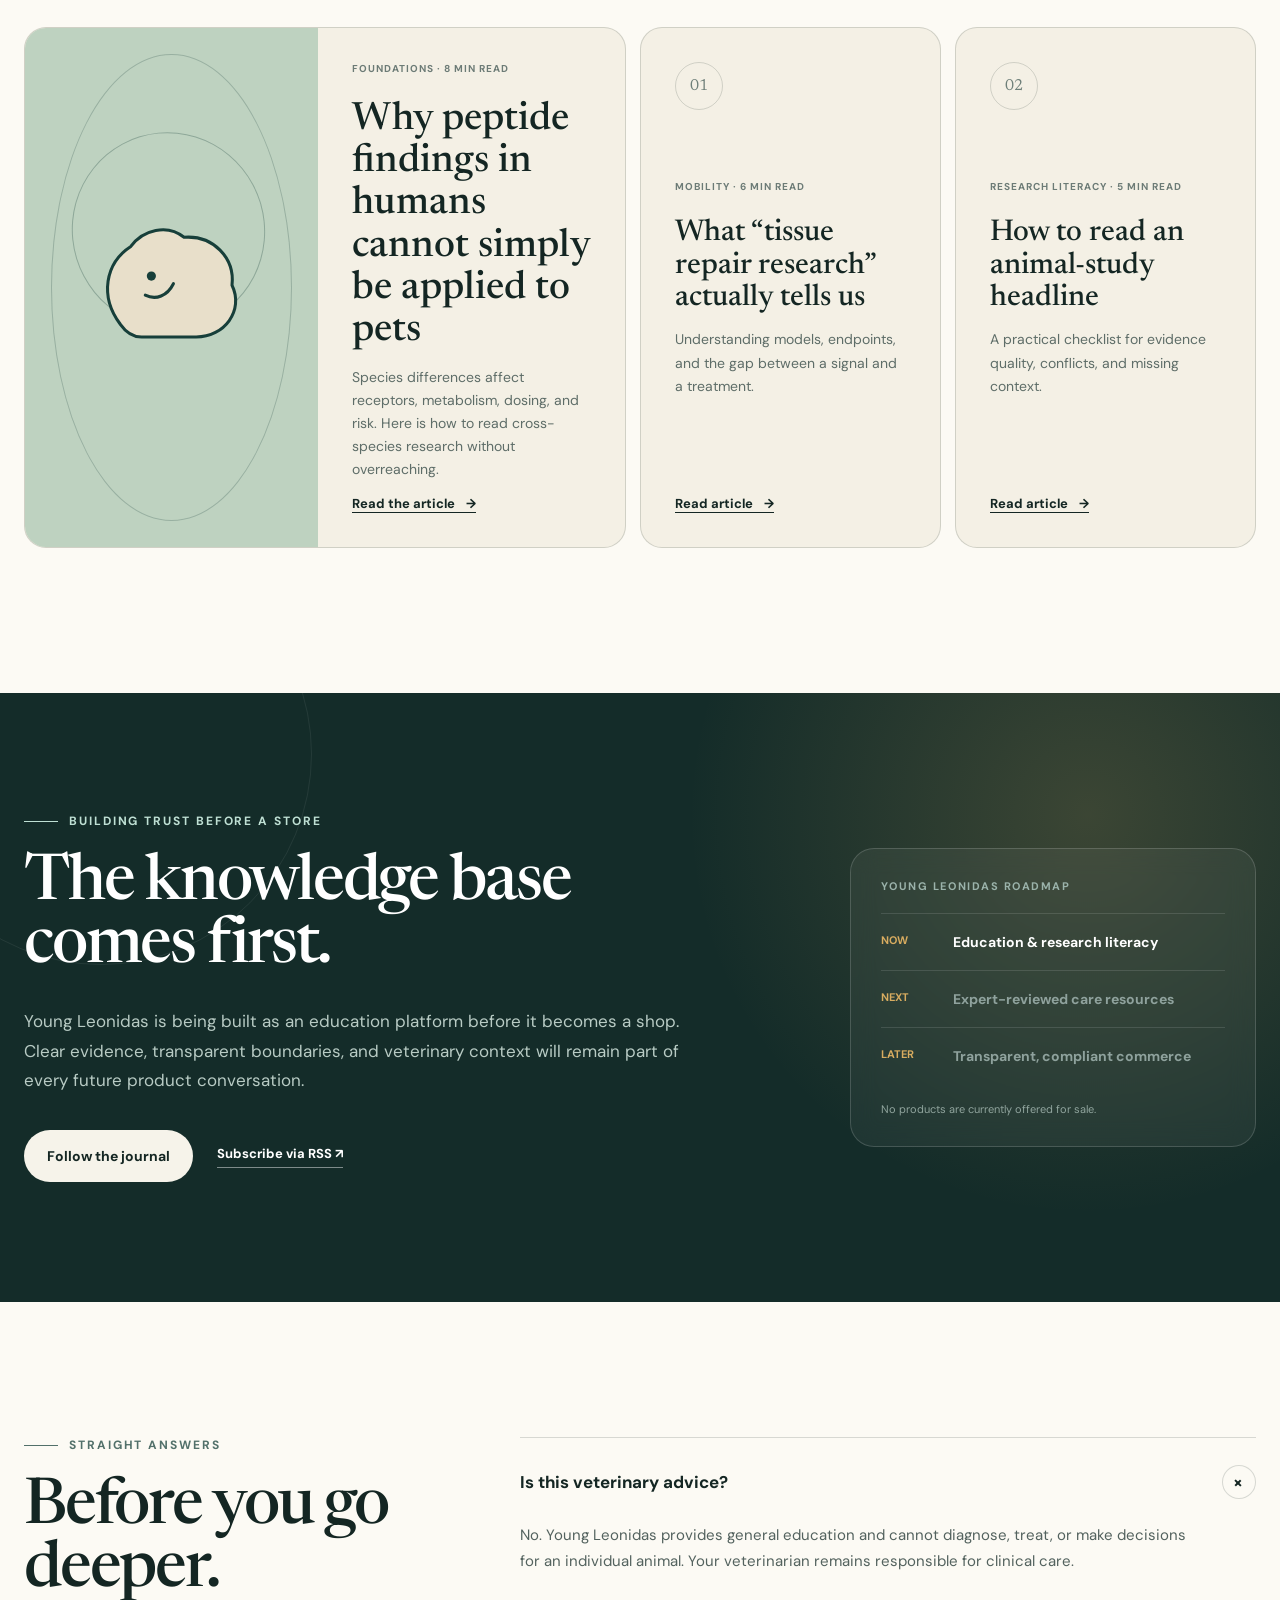
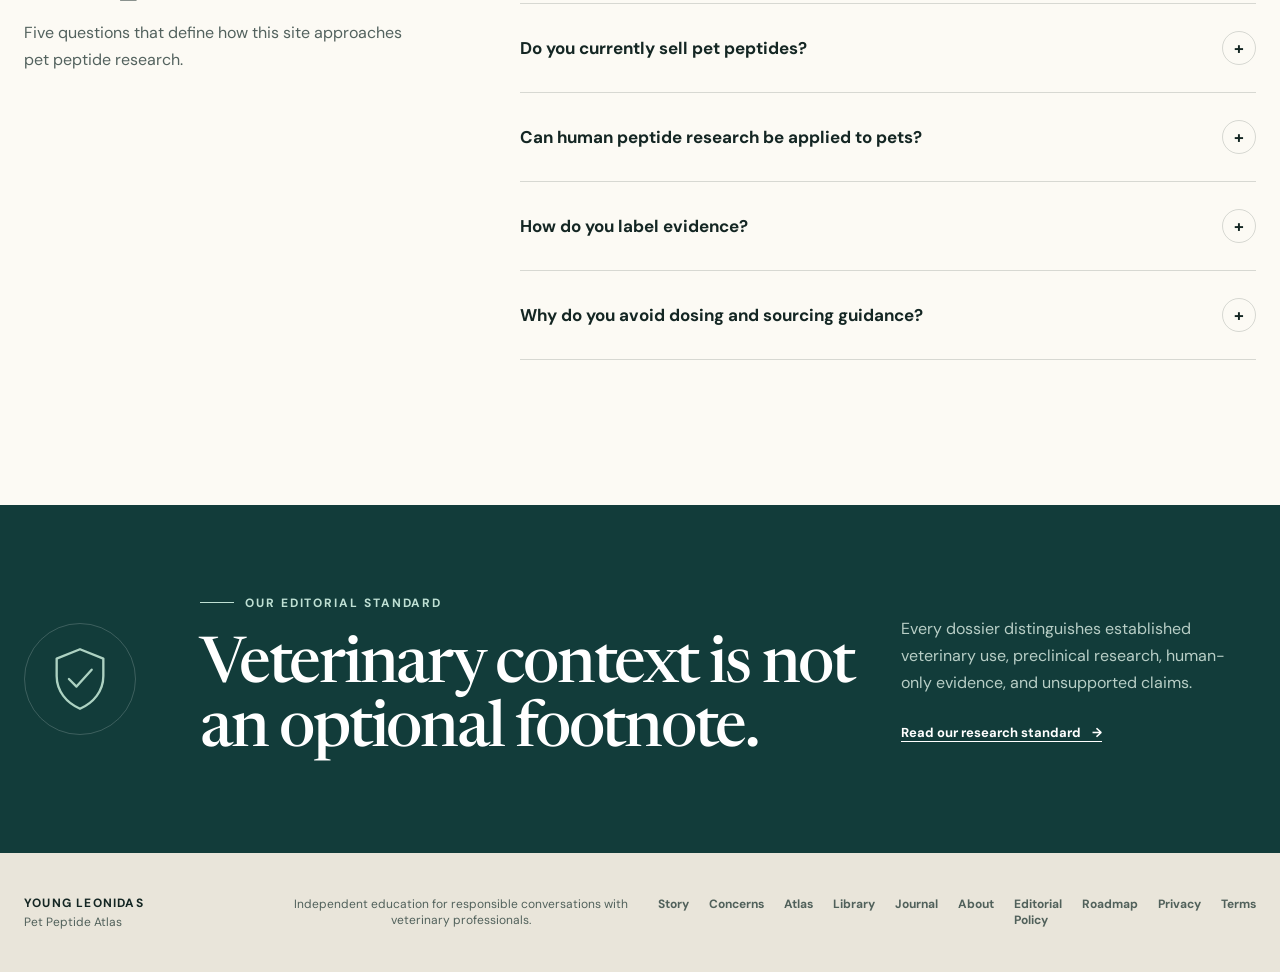
==== commit 63463f95: "Complete priority SEO improvements" ====
--- a/index.html
+++ b/index.html
@@ -18,6 +18,15 @@
     <meta property="og:image" content="https://youngleonidas.com/assets/pet-atlas-hero-v1.png" />
     <meta name="twitter:card" content="summary_large_image" />
     <link rel="icon" type="image/svg+xml" href="./favicon.svg" />
+    <link
+      rel="preload"
+      as="image"
+      type="image/avif"
+      href="./assets/pet-atlas-hero-1200.avif"
+      imagesrcset="./assets/pet-atlas-hero-800.avif 800w, ./assets/pet-atlas-hero-1200.avif 1200w, ./assets/pet-atlas-hero-1568.avif 1568w"
+      imagesizes="100vw"
+      fetchpriority="high"
+    />
     <link rel="preconnect" href="https://fonts.googleapis.com" />
     <link rel="preconnect" href="https://fonts.gstatic.com" crossorigin />
     <link
@@ -34,7 +43,9 @@
         "description": "Evidence-aware peptide education for dog and cat owners.",
         "publisher": {
           "@type": "Organization",
-          "name": "Young Leonidas"
+          "@id": "https://youngleonidas.com/#organization",
+          "name": "Young Leonidas",
+          "url": "https://youngleonidas.com/"
         }
       }
     </script>
@@ -125,11 +136,22 @@
 
     <main id="top">
       <section class="hero" aria-labelledby="hero-title">
-        <img
-          class="hero-image"
-          src="./assets/pet-atlas-hero-v1.png"
-          alt="A golden retriever and gray cat in a warm modern veterinary research studio"
-        />
+        <picture>
+          <source
+            type="image/avif"
+            srcset="./assets/pet-atlas-hero-800.avif 800w, ./assets/pet-atlas-hero-1200.avif 1200w, ./assets/pet-atlas-hero-1568.avif 1568w"
+            sizes="100vw"
+          />
+          <img
+            class="hero-image"
+            src="./assets/pet-atlas-hero-v1.png"
+            width="1568"
+            height="1003"
+            fetchpriority="high"
+            decoding="async"
+            alt="A golden retriever and gray cat in a warm modern veterinary research studio"
+          />
+        </picture>
         <div class="hero-shade" aria-hidden="true"></div>
         <div class="hero-copy">
           <p class="kicker"><span></span> Pet health. Peptide science. No hype.</p>
@@ -156,14 +178,21 @@
       <section class="story-section section-wrap" id="story" aria-labelledby="story-title">
         <figure class="story-portrait">
           <div class="story-image-wrap">
-            <img
-              src="./assets/leonidas-story.jpg"
-              width="1350"
-              height="1800"
-              loading="lazy"
-              decoding="async"
-              alt="Leonidas, a twelve-year-old husky and the inspiration behind Young Leonidas"
-            />
+            <picture>
+              <source
+                type="image/avif"
+                srcset="./assets/leonidas-story-480.avif 480w, ./assets/leonidas-story-800.avif 800w, ./assets/leonidas-story-1080.avif 1080w"
+                sizes="(max-width: 860px) calc(100vw - 28px), 42vw"
+              />
+              <img
+                src="./assets/leonidas-story.jpg"
+                width="1350"
+                height="1800"
+                loading="lazy"
+                decoding="async"
+                alt="Leonidas, a twelve-year-old husky and the inspiration behind Young Leonidas"
+              />
+            </picture>
             <span class="story-age">12 years young</span>
           </div>
           <figcaption>Leonidas, the dog behind the name.</figcaption>
@@ -392,7 +421,7 @@
               <h3>BPC-157 research context</h3>
               <p>How tissue-model findings differ from approved veterinary treatment evidence.</p>
               <div class="evidence-row"><span class="evidence evidence-limited">Limited evidence</span></div>
-              <a class="dossier-link" href="./articles/tissue-repair-research.html">Open dossier <span>→</span></a>
+              <a class="dossier-link" href="./articles/bpc-157-for-dogs.html">Open dossier <span>→</span></a>
             </article>
 
             <article class="dossier-card" data-category="skin">
@@ -549,6 +578,8 @@
         <a href="#atlas">Atlas</a>
         <a href="#library">Library</a>
         <a href="./blog.html">Journal</a>
+        <a href="./about.html">About</a>
+        <a href="./editorial-policy.html">Editorial Policy</a>
         <a href="#future">Roadmap</a>
         <a href="./privacy.html">Privacy</a>
         <a href="./terms.html">Terms</a>
--- a/site.css
+++ b/site.css
@@ -186,6 +186,10 @@
   object-position: center 18%;
 }
 
+.hero > picture {
+  display: contents;
+}
+
 .hero-shade {
   background:
     linear-gradient(90deg, rgba(245, 240, 228, 0.98) 0%, rgba(245, 240, 228, 0.94) 28%, rgba(245, 240, 228, 0.45) 54%, transparent 76%),
@@ -365,8 +369,14 @@
 .story-image-wrap img {
   width: 100%;
   height: 100%;
+  display: block;
   object-fit: cover;
   object-position: center 30%;
+}
+
+.story-image-wrap picture {
+  display: block;
+  height: 100%;
 }
 
 .story-age {
@@ -1945,6 +1955,48 @@
     var(--paper);
 }
 
+.breadcrumbs {
+  position: absolute;
+  z-index: 3;
+  top: 118px;
+  right: 0;
+  left: 0;
+  width: min(1380px, calc(100% - 48px));
+  margin: 0 auto;
+  color: var(--muted);
+  font-size: 13px;
+}
+
+.breadcrumbs ol {
+  display: flex;
+  flex-wrap: wrap;
+  gap: 8px;
+  margin: 0;
+  padding: 0;
+  list-style: none;
+}
+
+.breadcrumbs li:not(:last-child)::after {
+  margin-left: 8px;
+  color: var(--sage-dark);
+  content: "/";
+}
+
+.breadcrumbs a {
+  color: inherit;
+  text-decoration-thickness: 1px;
+  text-underline-offset: 3px;
+}
+
+.breadcrumbs [aria-current="page"] {
+  color: var(--ink);
+}
+
+.article-byline a {
+  color: inherit;
+  text-underline-offset: 3px;
+}
+
 .inner-page .pet-header {
   position: absolute;
 }
@@ -2461,6 +2513,12 @@
 }
 
 @media (max-width: 620px) {
+  .breadcrumbs {
+    top: 96px;
+    width: calc(100% - 48px);
+    font-size: 12px;
+  }
+
   .page-hero,
   .article-hero {
     padding-top: 145px;
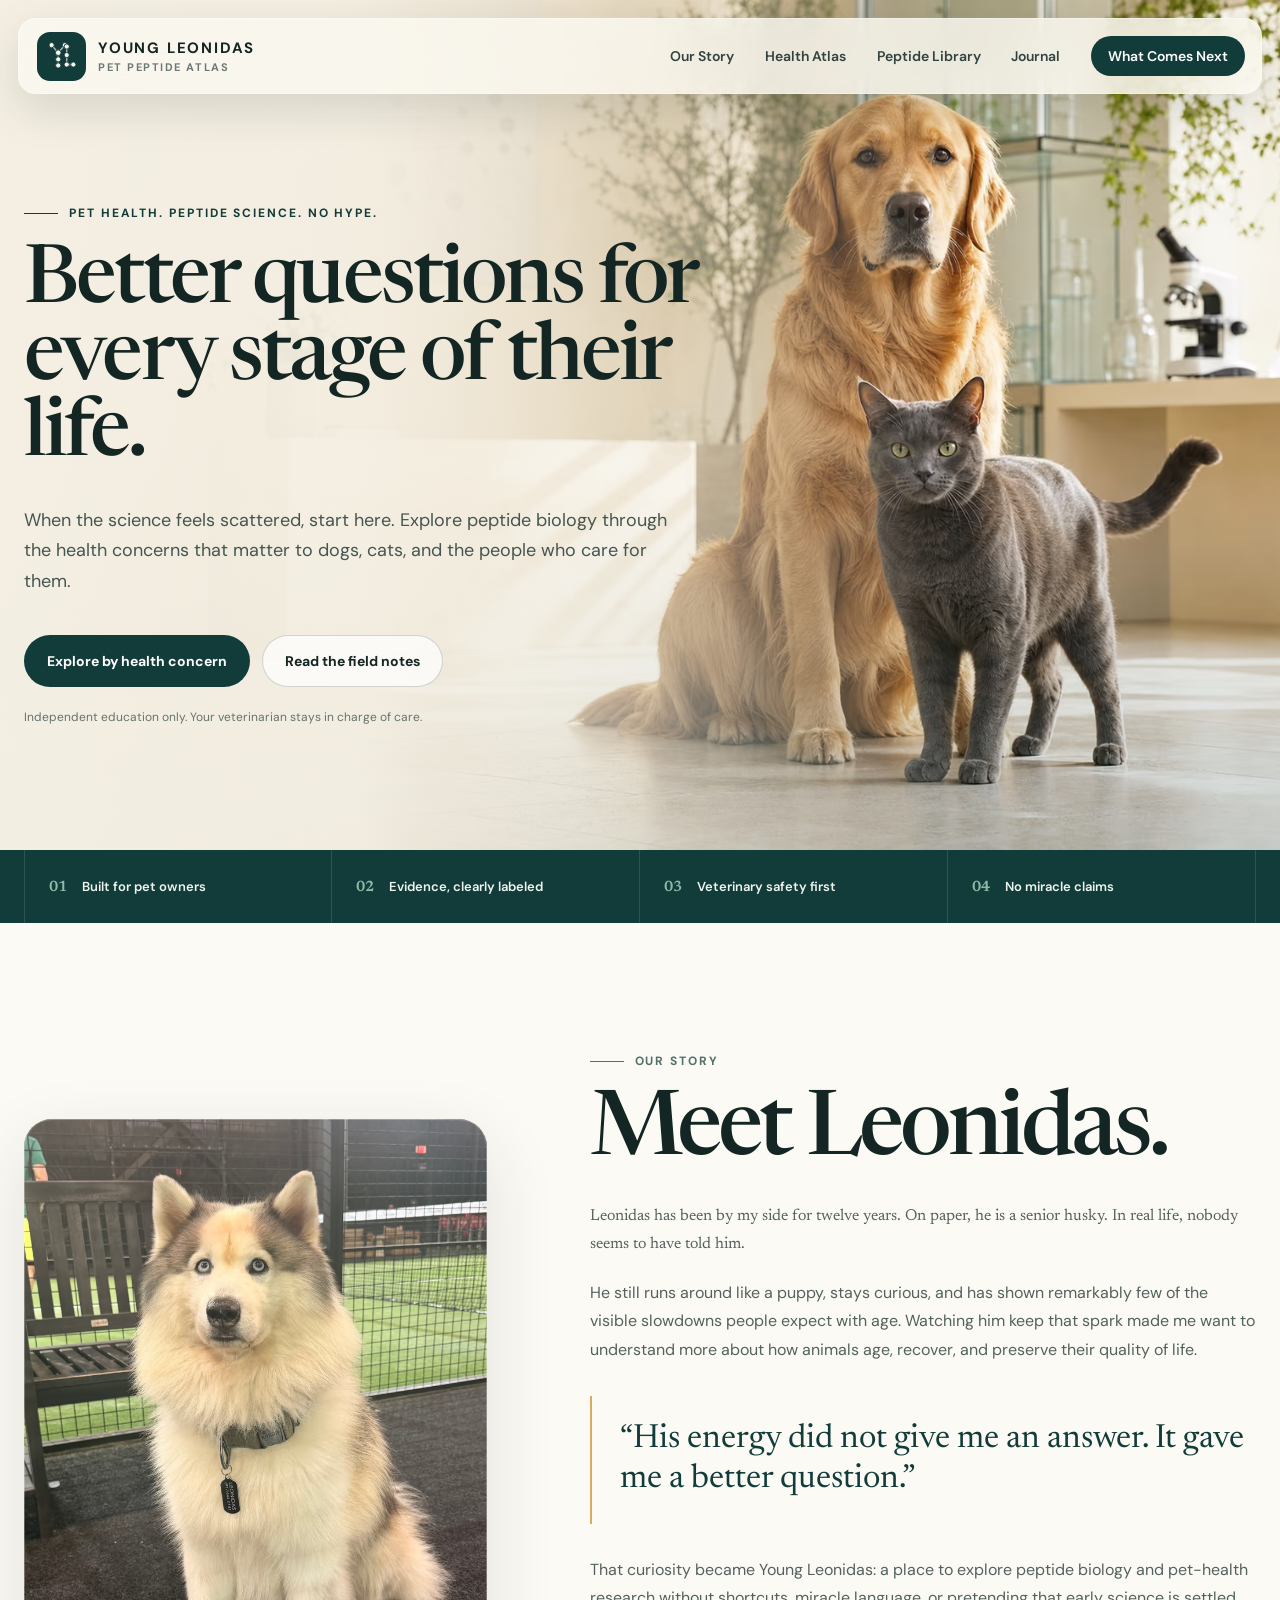
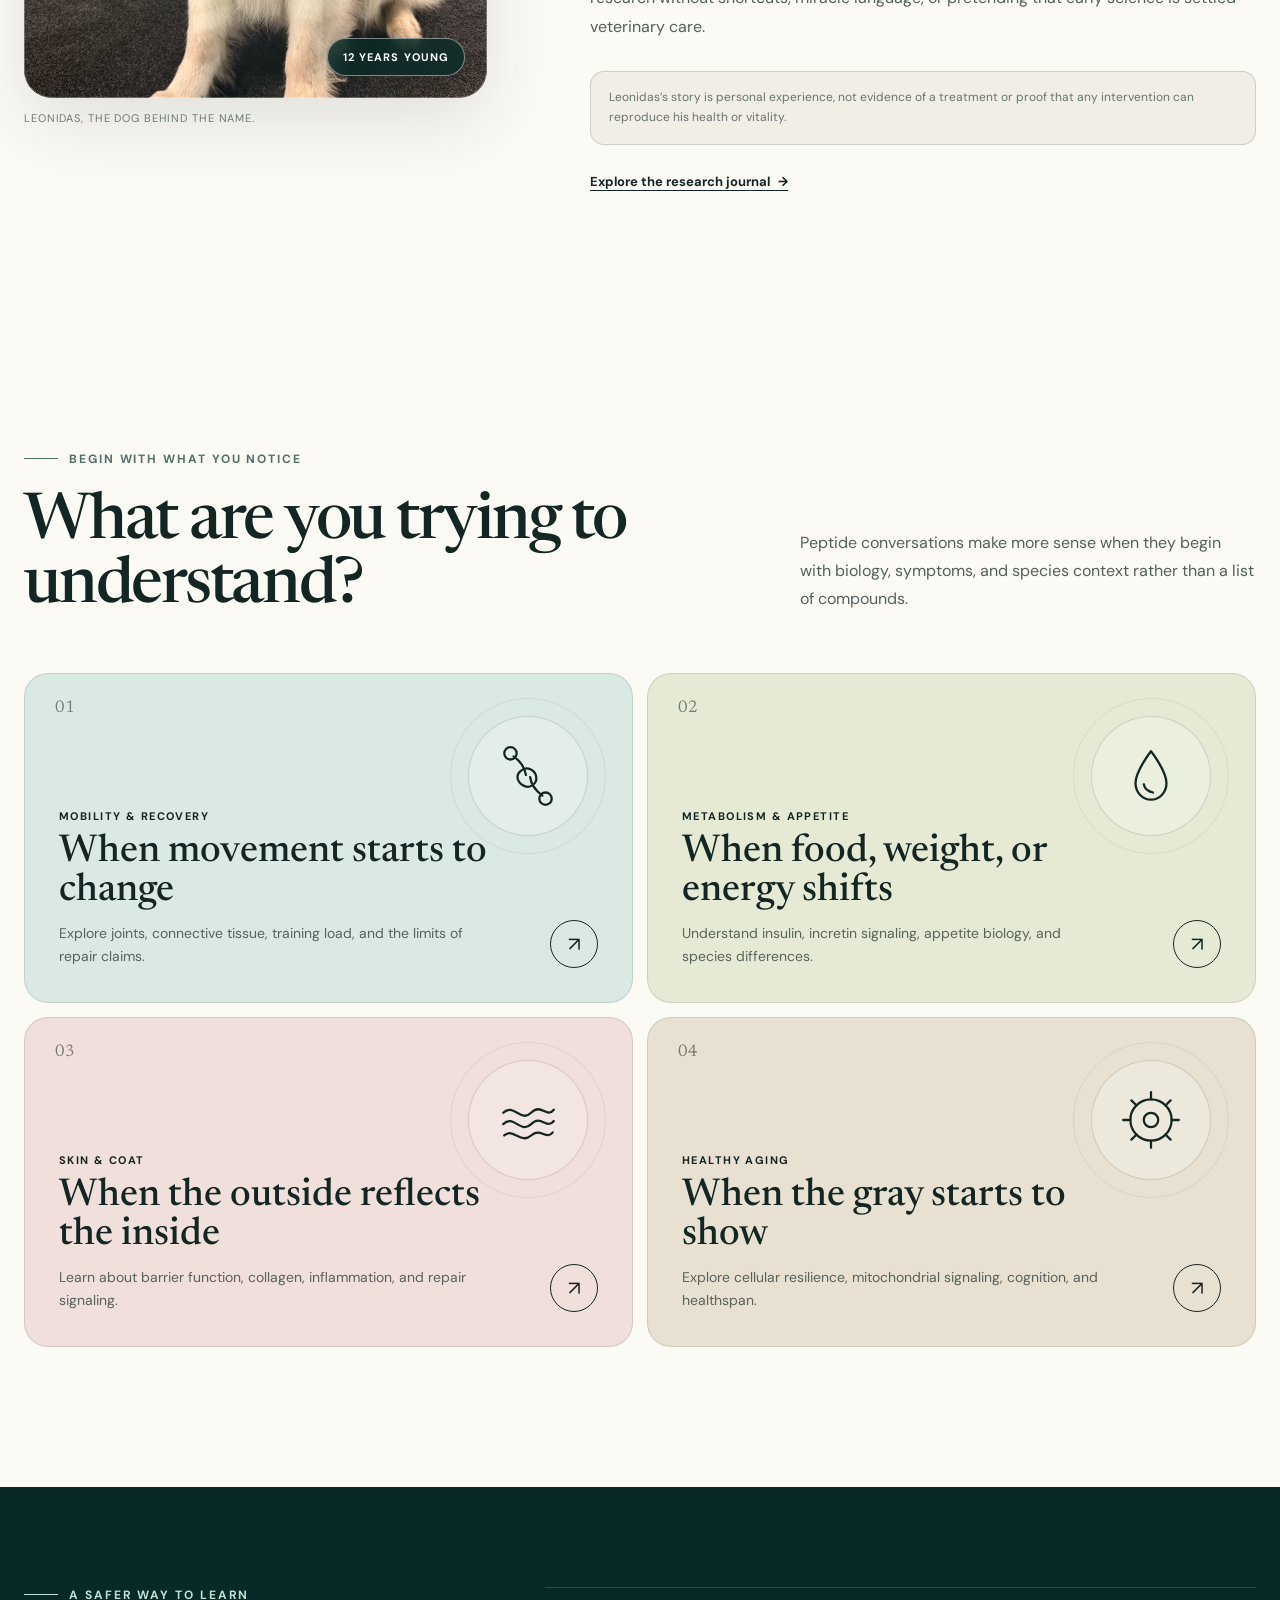
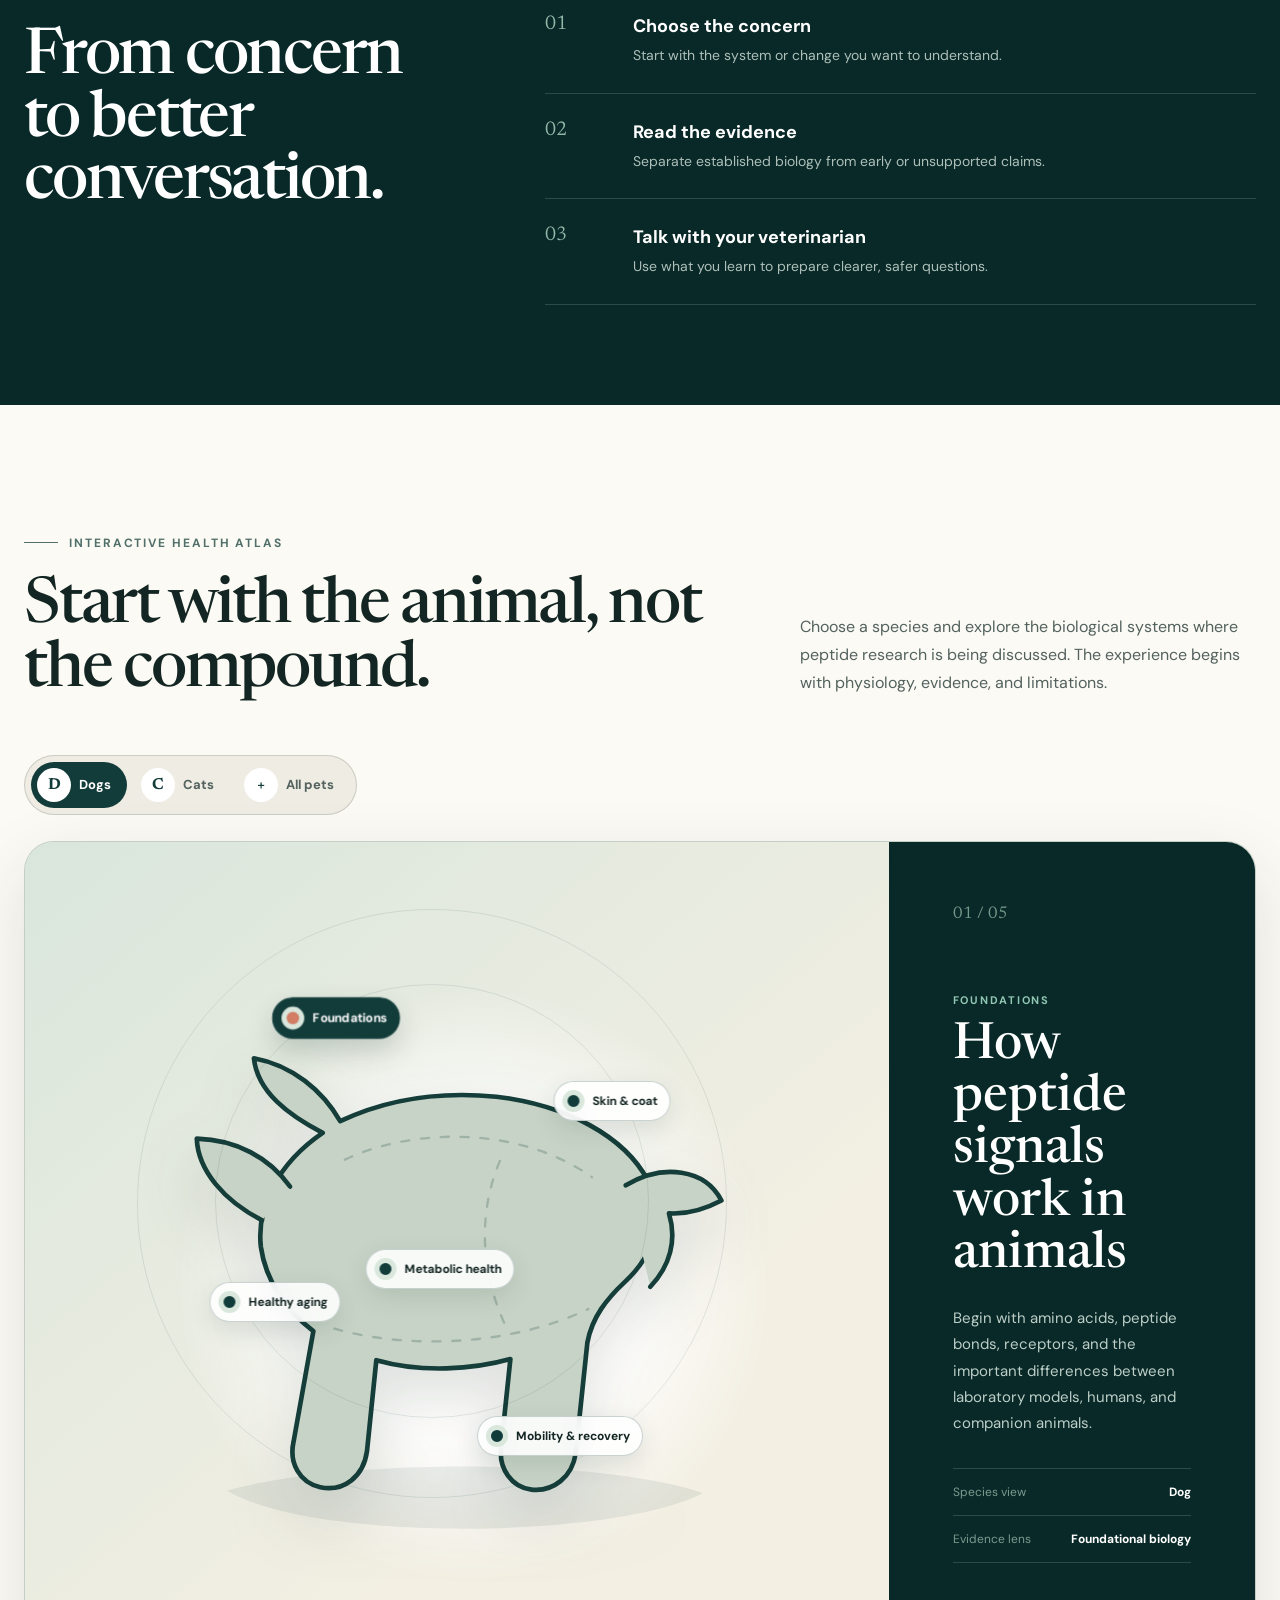
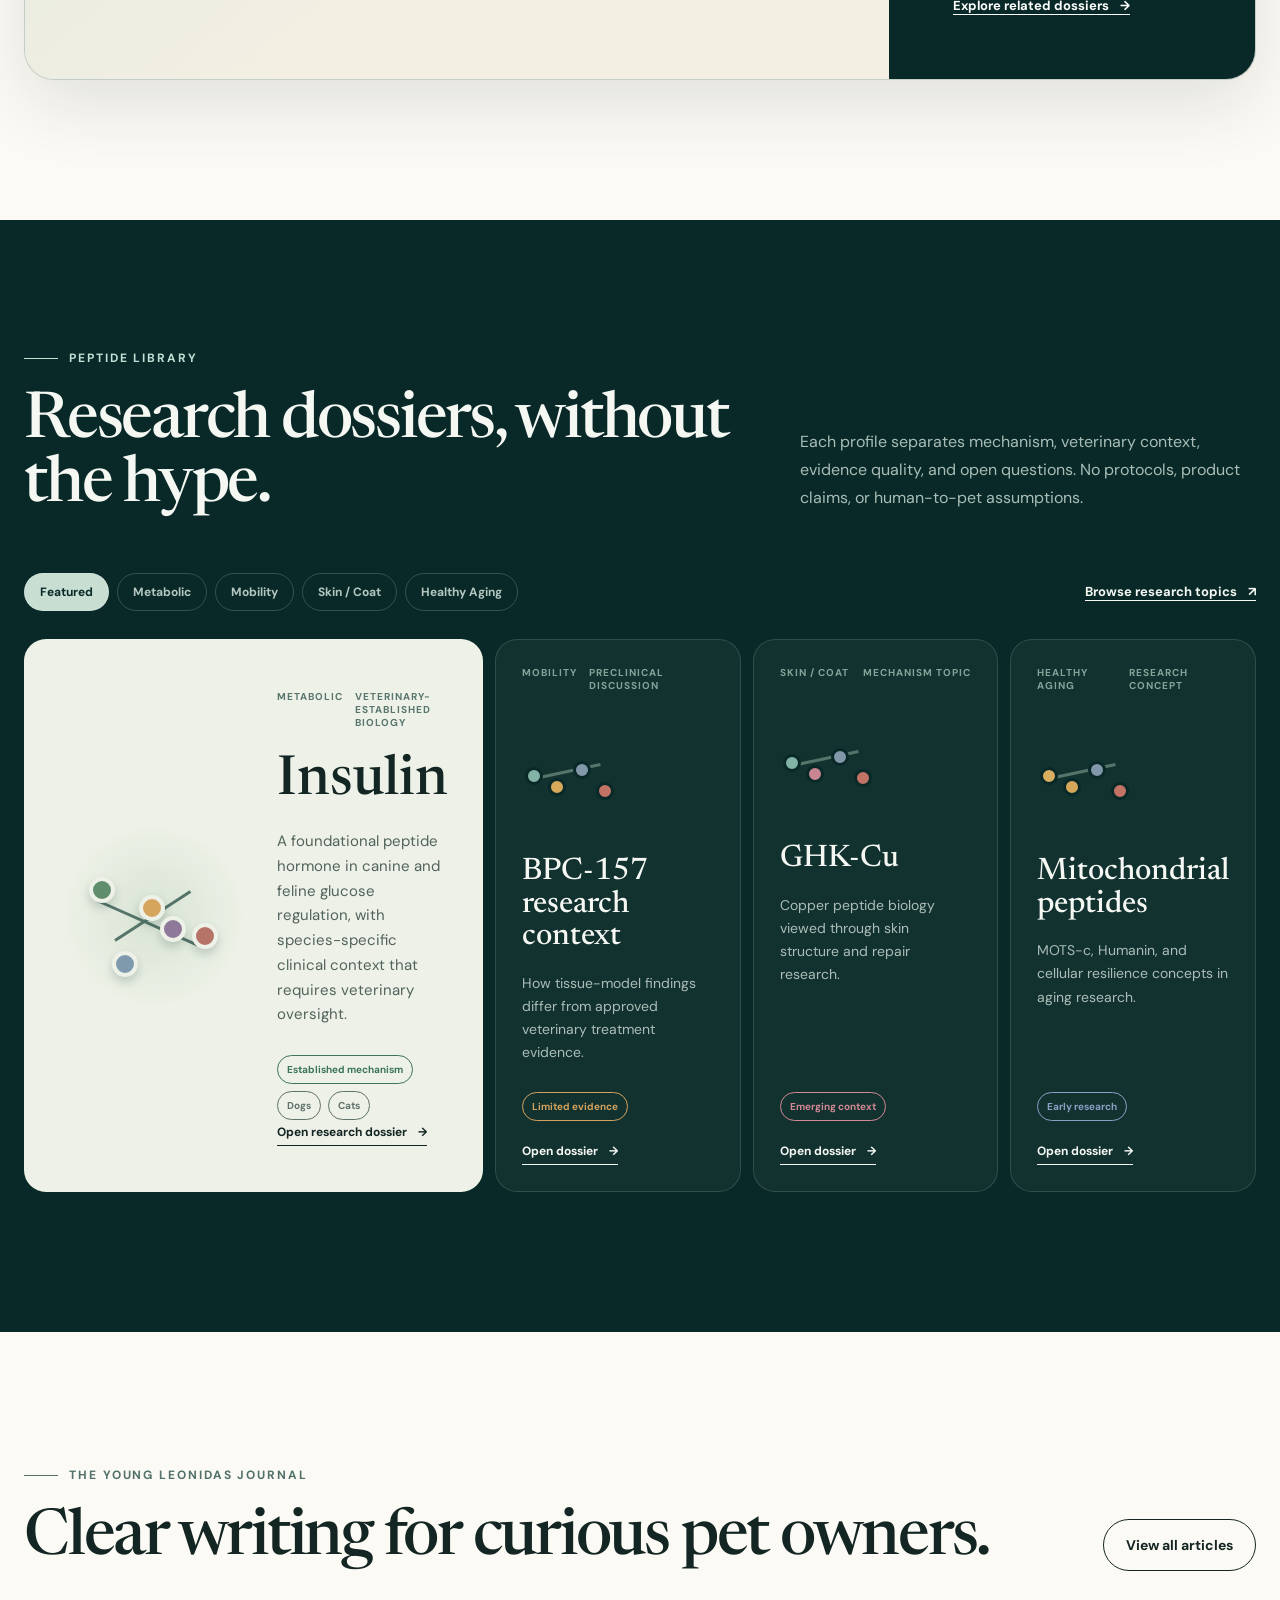
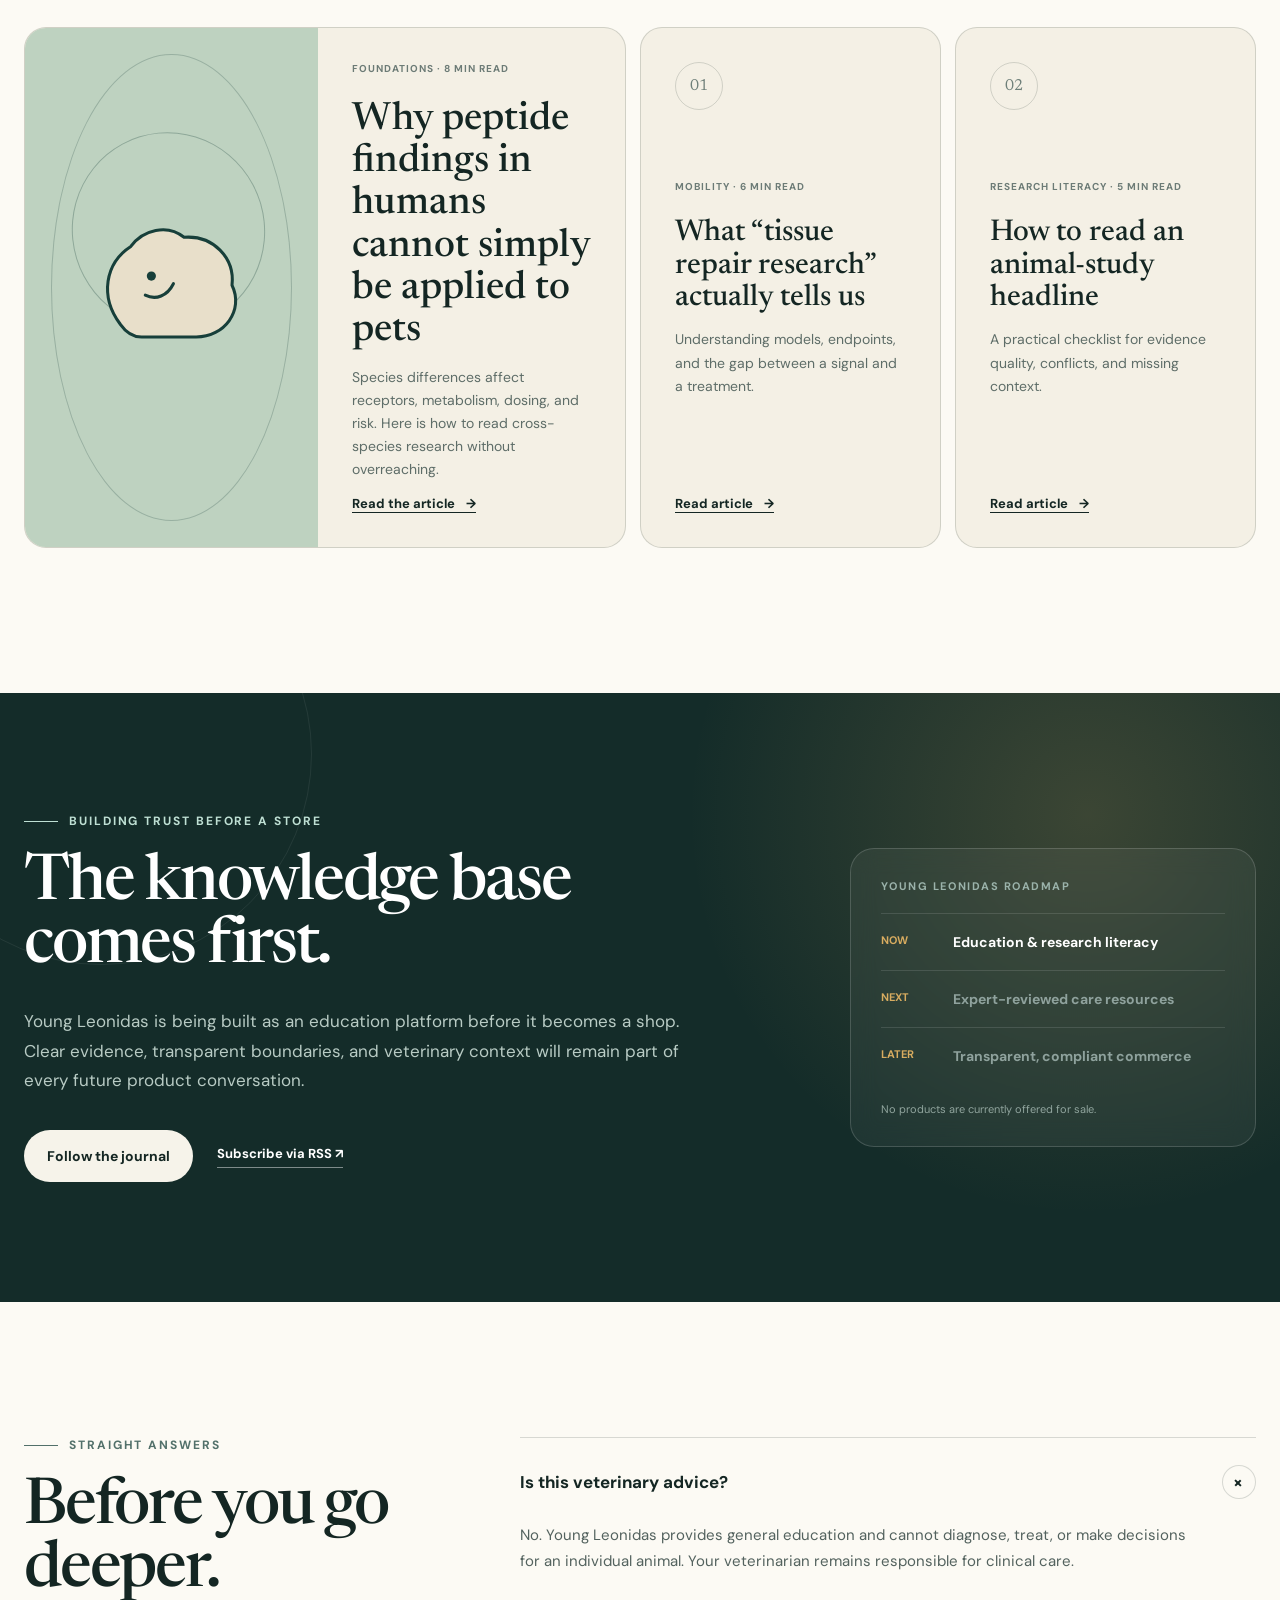
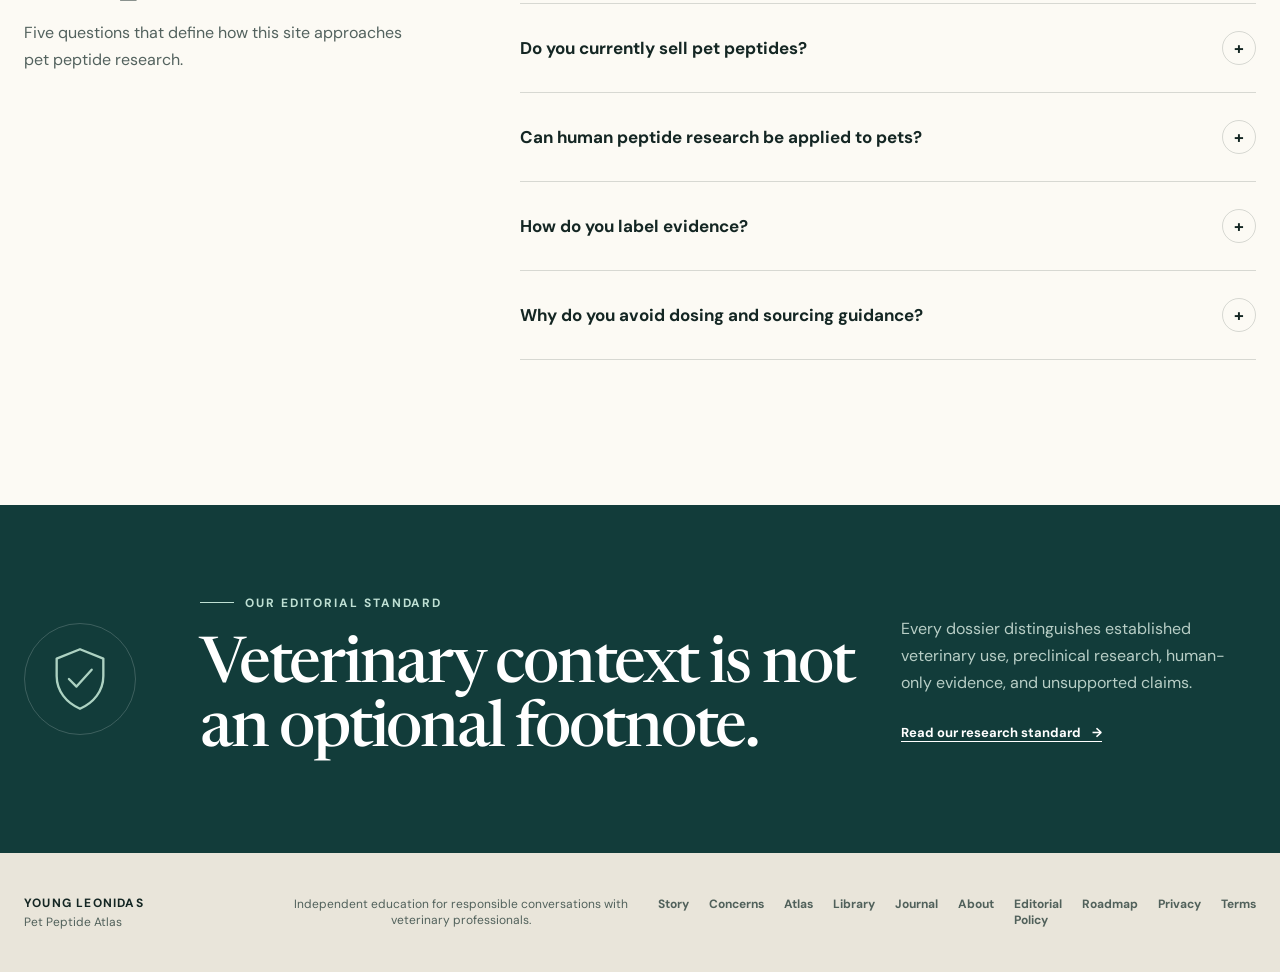
==== commit c921f94e: "Reduce render-blocking font work" ====
--- a/index.html
+++ b/index.html
@@ -32,6 +32,8 @@
     <link
       href="https://fonts.googleapis.com/css2?family=DM+Sans:wght@400;500;600;700&family=Newsreader:opsz,wght@6..72,400;6..72,500;6..72,600&display=swap"
       rel="stylesheet"
+      media="print"
+      onload="this.media='all'"
     />
     <link rel="stylesheet" href="./site.css?v=20260722a" />
     <script type="application/ld+json">
